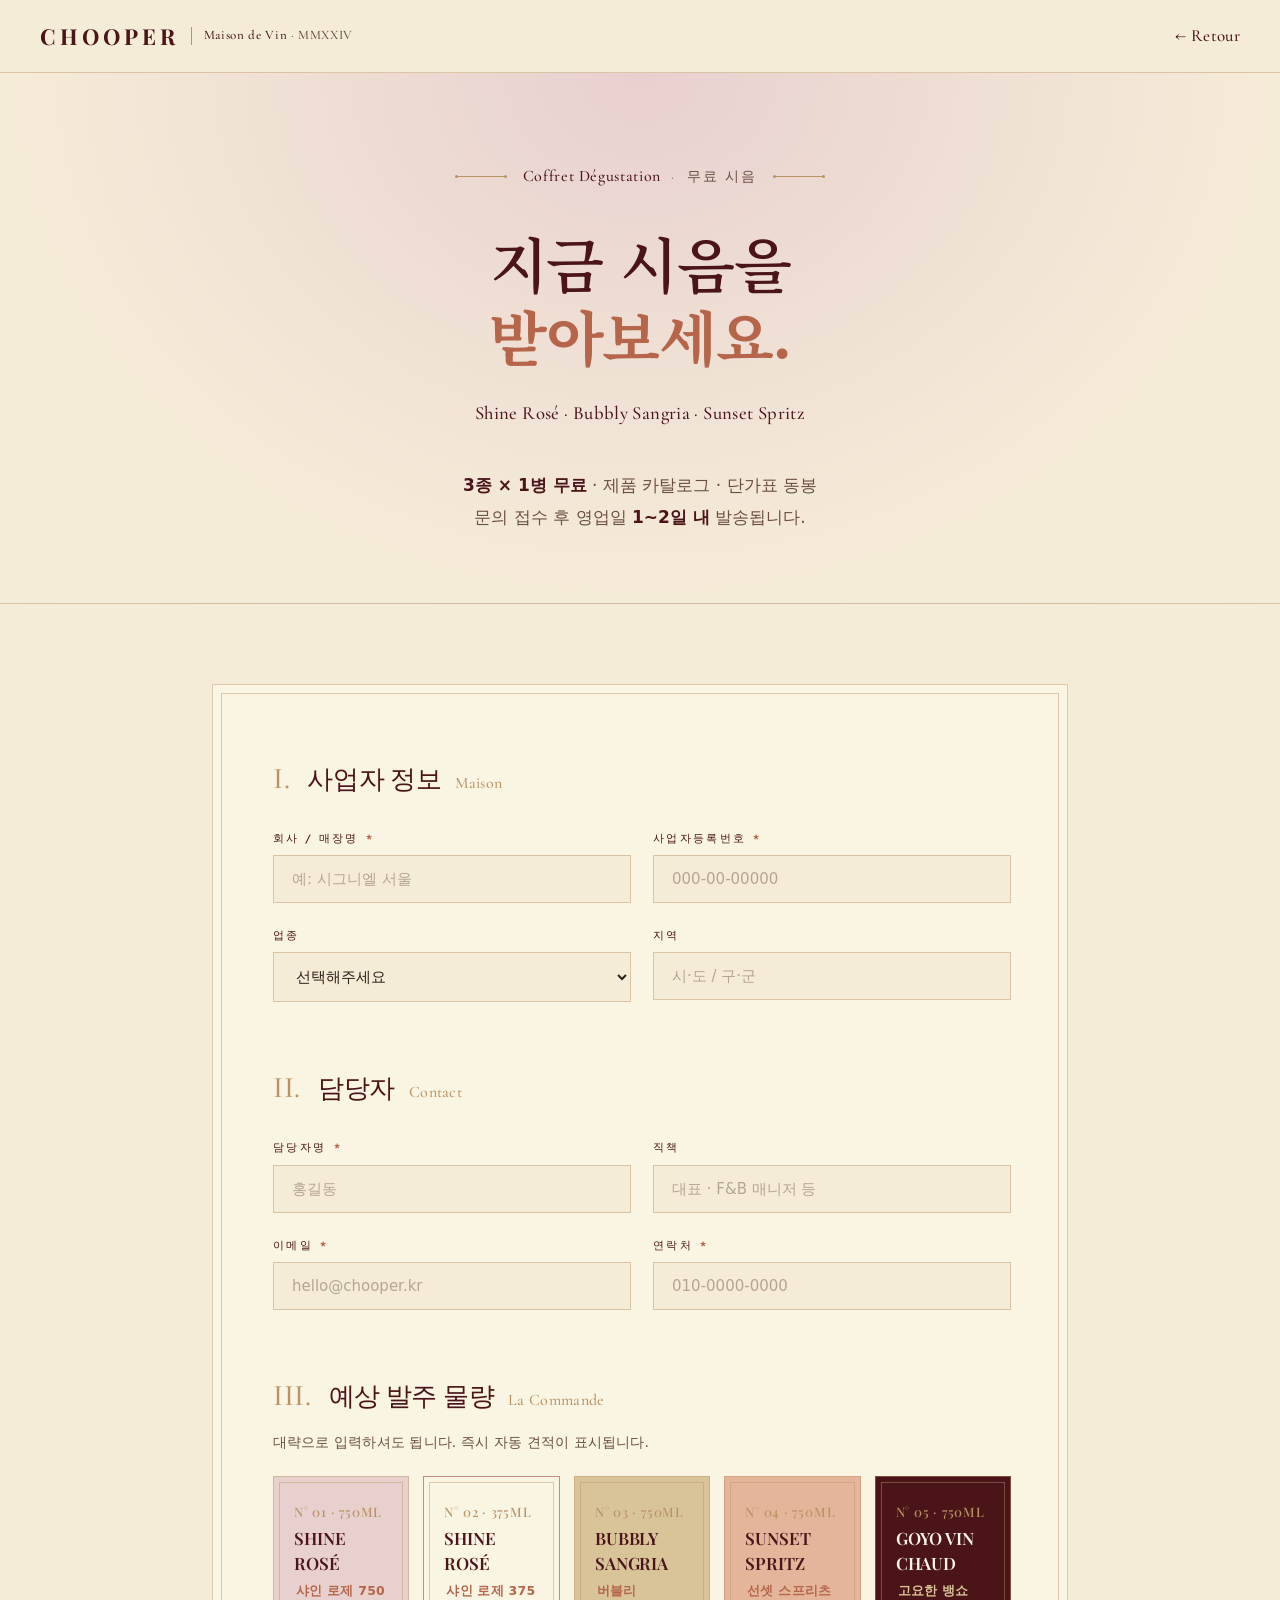
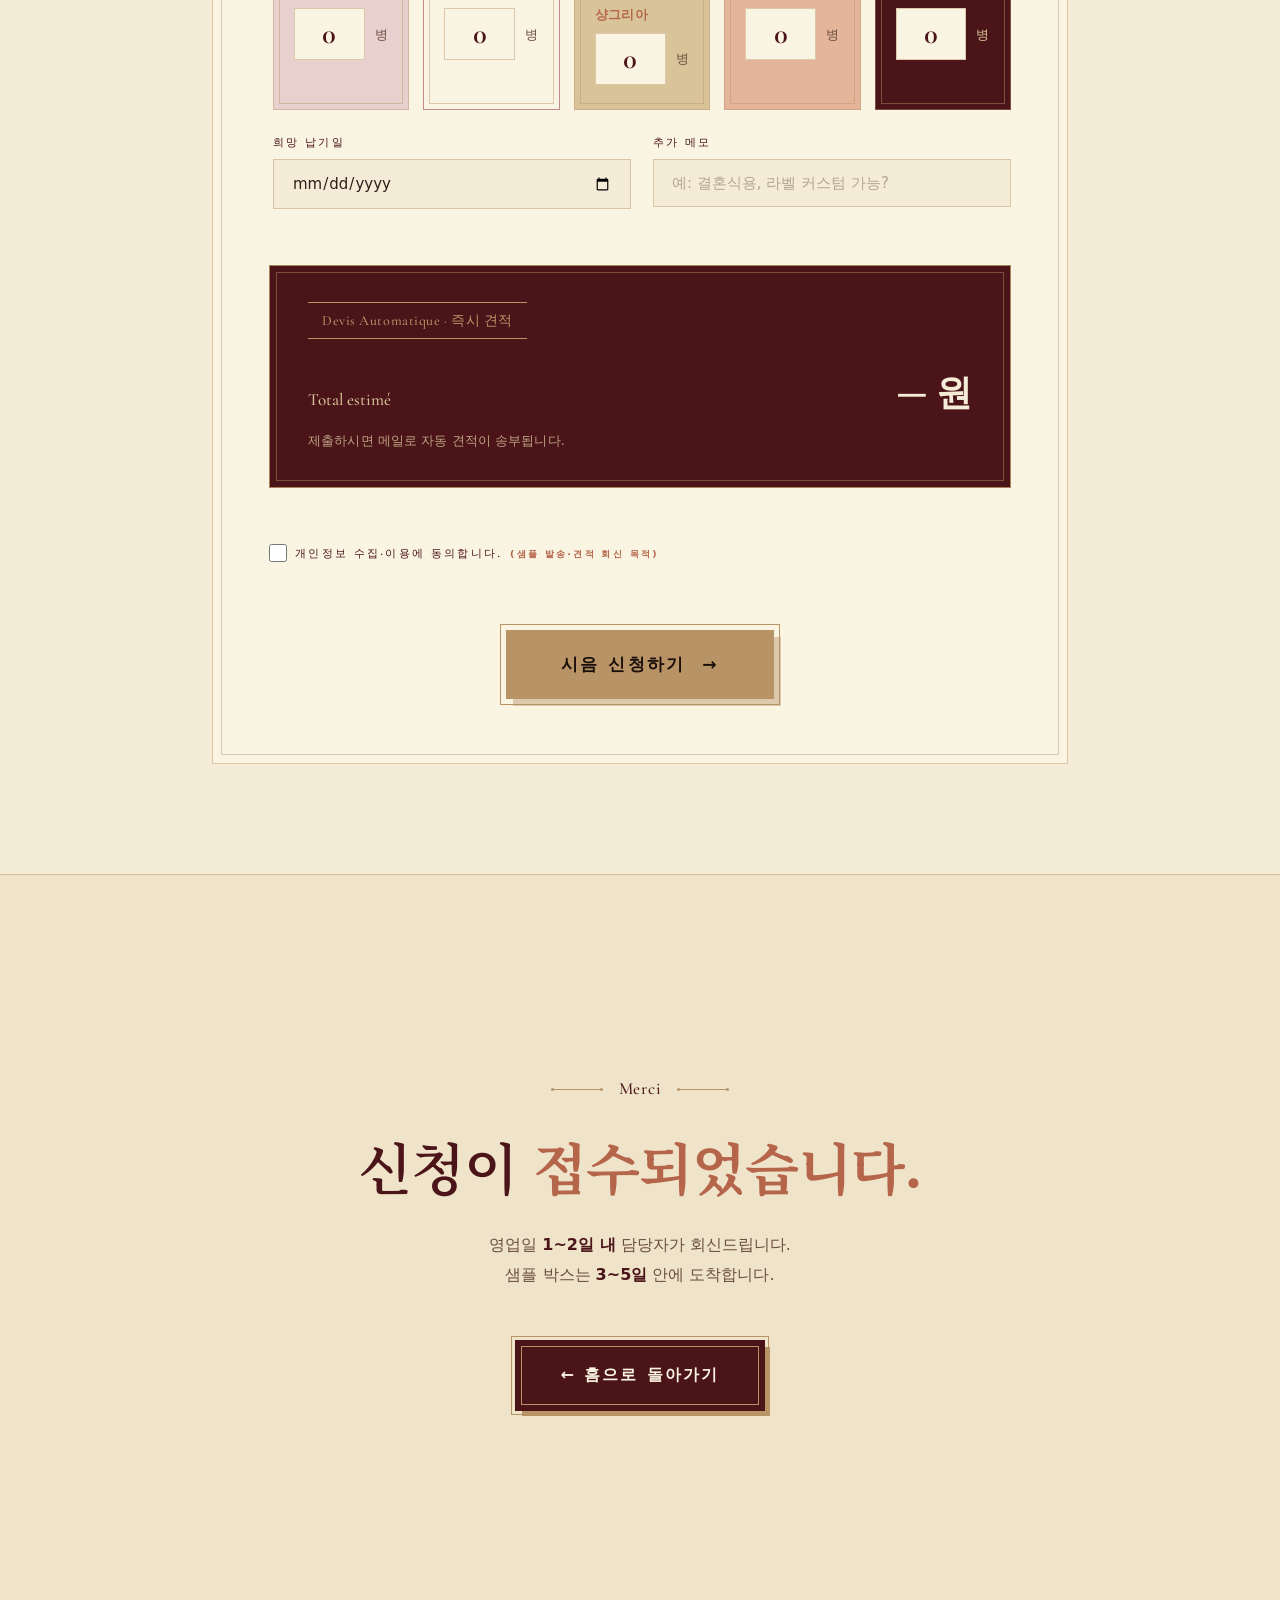
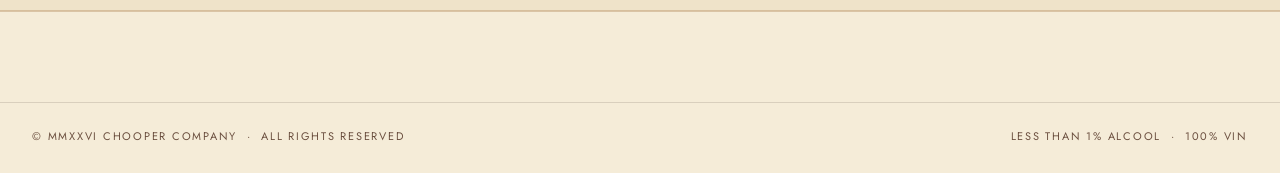
==== inquiry.html @ 7ef27fdf "feat: 5종 누끼 시각 사이즈 통일 + 1% 미만 워딩 + 시인성/버튼 강조 - 누끼 5장 모두 동일 시각 사이즈로 normalize (PNG별 scale 보정) - '0.0%" ====
<!DOCTYPE html>
<html lang="ko">
<head>
<meta charset="UTF-8" />
<meta name="viewport" content="width=device-width, initial-scale=1.0" />
<title>샘플 신청 · 츄퍼 맨정신 클럽 🍷</title>
<meta name="description" content="3종 × 1병 무료 샘플. 영업일 1~2일 내 발송." />
<link rel="preconnect" href="https://fonts.googleapis.com">
<link rel="preconnect" href="https://fonts.gstatic.com" crossorigin>
<link href="https://fonts.googleapis.com/css2?family=Playfair+Display:ital,wght@0,400;0,500;0,700;0,900;1,400;1,500;1,700&family=Cormorant+Garamond:ital,wght@0,400;0,500;1,400;1,500;1,600&family=Jost:wght@300;400;500;600&family=Pretendard:wght@300;400;500;600;700;900&family=Noto+Serif+KR:wght@400;500;600;700;900&display=swap" rel="stylesheet">
<link rel="stylesheet" href="styles.css">
<link rel="stylesheet" href="inquiry.css">
</head>
<body class="inq-body">

<!-- NAV -->
<header class="nav">
  <a href="index.html" class="brand">
    <span class="brand-name">CHOOPER</span>
    <span class="brand-divider"></span>
    <span class="brand-tag"><i>Maison de Vin</i> · MMXXIV</span>
  </a>
  <nav class="nav-links">
    <a href="index.html">← Retour</a>
  </nav>
</header>

<!-- HEADER -->
<section class="inq-hero">
  <div class="container">
    <div class="hero-presenting">
      <span class="gold-rule"></span>
      <span><i>Coffret Dégustation</i> &nbsp;·&nbsp; 무료 시음</span>
      <span class="gold-rule"></span>
    </div>
    <h1 class="hero-h1">
      지금 시음을<br>
      <em>받아보세요.</em>
    </h1>
    <p class="hero-sub">
      <i>Shine Rosé · Bubbly Sangria · Sunset Spritz</i><br>
      <b>3종 × 1병 무료</b> · 제품 카탈로그 · 단가표 동봉<br>
      문의 접수 후 영업일 <b>1~2일 내</b> 발송됩니다.
    </p>
  </div>
</section>

<!-- FORM -->
<section class="inq-form-wrap">
  <form class="inq-form" action="https://formsubmit.co/sweetyworld0404@gmail.com" method="POST">

    <!-- FormSubmit 메타 설정 -->
    <input type="hidden" name="_subject" value="[Maison Chooper] B2B 시음 신청">
    <input type="hidden" name="_template" value="table">
    <input type="hidden" name="_captcha" value="false">
    <input type="hidden" name="_next" value="https://localhost:3459/inquiry.html#thanks">
    <input type="hidden" name="_autoresponse" value="문의 감사합니다. Maison Chooper 담당자가 영업일 1~2일 내 회신드립니다. — CHOOPER COMPANY">

    <!-- 1. 사업자 정보 -->
    <div class="fset">
      <span class="fset-num">I.</span>
      <h3 class="fset-h">사업자 정보 <span class="fset-sub"><i>Maison</i></span></h3>

      <div class="frow">
        <label>
          <span>회사 / 매장명 <i>*</i></span>
          <input type="text" name="회사_매장명" placeholder="예: 시그니엘 서울" required />
        </label>
        <label>
          <span>사업자등록번호 <i>*</i></span>
          <input type="text" name="사업자등록번호" placeholder="000-00-00000" required />
        </label>
      </div>

      <div class="frow">
        <label>
          <span>업종</span>
          <select name="업종">
            <option>선택해주세요</option>
            <option>5성 호텔</option>
            <option>웨딩 / 컨벤션</option>
            <option>파인 다이닝</option>
            <option>산후 케어 · 산후조리원</option>
            <option>갤러리 · 전시</option>
            <option>백화점 / MD</option>
            <option>와인 바</option>
            <option>프리미엄 카페</option>
            <option>리조트 · 호스피탈리티</option>
            <option>기타</option>
          </select>
        </label>
        <label>
          <span>지역</span>
          <input type="text" name="지역" placeholder="시·도 / 구·군" />
        </label>
      </div>
    </div>

    <!-- 2. 담당자 -->
    <div class="fset">
      <span class="fset-num">II.</span>
      <h3 class="fset-h">담당자 <span class="fset-sub"><i>Contact</i></span></h3>

      <div class="frow">
        <label>
          <span>담당자명 <i>*</i></span>
          <input type="text" name="담당자명" placeholder="홍길동" required />
        </label>
        <label>
          <span>직책</span>
          <input type="text" name="직책" placeholder="대표 · F&B 매니저 등" />
        </label>
      </div>

      <div class="frow">
        <label>
          <span>이메일 <i>*</i></span>
          <input type="email" name="email" placeholder="hello@chooper.kr" required />
        </label>
        <label>
          <span>연락처 <i>*</i></span>
          <input type="tel" name="연락처" placeholder="010-0000-0000" required />
        </label>
      </div>
    </div>

    <!-- 3. 예상 수량 -->
    <div class="fset">
      <span class="fset-num">III.</span>
      <h3 class="fset-h">예상 발주 물량 <span class="fset-sub"><i>La Commande</i></span></h3>
      <p class="fset-help">대략으로 입력하셔도 됩니다. 즉시 자동 견적이 표시됩니다.</p>

      <div class="qty-grid">
        <label class="qty-cell qty-rose">
          <span class="qty-head">
            <span class="qty-num">N° 01 · 750ml</span>
            <span class="qty-name">Shine Rosé<br><i>샤인 로제 750</i></span>
          </span>
          <span class="qty-row">
            <input type="number" name="샤인로제_750ml_병" min="0" value="0" inputmode="numeric" data-price="18000" />
            <span class="qty-unit">병</span>
          </span>
        </label>
        <label class="qty-cell qty-rose-mini">
          <span class="qty-head">
            <span class="qty-num">N° 02 · 375ml</span>
            <span class="qty-name">Shine Rosé<br><i>샤인 로제 375</i></span>
          </span>
          <span class="qty-row">
            <input type="number" name="샤인로제_375ml_병" min="0" value="0" inputmode="numeric" data-price="11000" />
            <span class="qty-unit">병</span>
          </span>
        </label>
        <label class="qty-cell qty-bubbly">
          <span class="qty-head">
            <span class="qty-num">N° 03 · 750ml</span>
            <span class="qty-name">Bubbly Sangria<br><i>버블리 샹그리아</i></span>
          </span>
          <span class="qty-row">
            <input type="number" name="버블리샹그리아_병" min="0" value="0" inputmode="numeric" data-price="18000" />
            <span class="qty-unit">병</span>
          </span>
        </label>
        <label class="qty-cell qty-spritz">
          <span class="qty-head">
            <span class="qty-num">N° 04 · 750ml</span>
            <span class="qty-name">Sunset Spritz<br><i>선셋 스프리츠</i></span>
          </span>
          <span class="qty-row">
            <input type="number" name="선셋스프리츠_병" min="0" value="0" inputmode="numeric" data-price="18000" />
            <span class="qty-unit">병</span>
          </span>
        </label>
        <label class="qty-cell qty-mulled">
          <span class="qty-head">
            <span class="qty-num">N° 05 · 750ml</span>
            <span class="qty-name">Goyo Vin Chaud<br><i>고요한 뱅쇼</i></span>
          </span>
          <span class="qty-row">
            <input type="number" name="고요한뱅쇼_병" min="0" value="0" inputmode="numeric" data-price="19000" />
            <span class="qty-unit">병</span>
          </span>
        </label>
      </div>

      <div class="frow">
        <label>
          <span>희망 납기일</span>
          <input type="date" name="희망납기일" />
        </label>
        <label>
          <span>추가 메모</span>
          <input type="text" name="추가메모" placeholder="예: 결혼식용, 라벨 커스텀 가능?" />
        </label>
      </div>
    </div>

    <!-- 자동 견적 -->
    <div class="estimate">
      <span class="est-kicker"><i>Devis Automatique</i> · 즉시 견적</span>
      <div class="est-row">
        <span class="est-label">Total estimé</span>
        <span class="est-val">— 원</span>
      </div>
      <input type="hidden" name="자동견적_원" value="0">
      <p class="est-note">제출하시면 메일로 자동 견적이 송부됩니다.</p>
    </div>

    <!-- 동의 -->
    <label class="consent">
      <input type="checkbox" name="개인정보_동의" value="동의" required />
      <span>개인정보 수집·이용에 동의합니다. <i>(샘플 발송·견적 회신 목적)</i></span>
    </label>

    <!-- 제출 -->
    <button type="submit" class="btn-big inq-submit">
      시음 신청하기 &nbsp;→
    </button>

  </form>
</section>

<!-- THANKS -->
<section id="thanks" class="thanks">
  <div class="container thanks-inner">
    <div class="chapter-mark"><span class="gold-rule"></span><span><i>Merci</i></span><span class="gold-rule"></span></div>
    <h2 class="h2">
      신청이 <em>접수되었습니다.</em>
    </h2>
    <p class="hero-sub">
      영업일 <b>1~2일 내</b> 담당자가 회신드립니다.<br>
      샘플 박스는 <b>3~5일</b> 안에 도착합니다.
    </p>
    <a href="index.html" class="btn-primary">← 홈으로 돌아가기</a>
  </div>
</section>

<footer class="footer">
  <div class="foot-bottom">
    <span>© MMXXVI CHOOPER COMPANY &nbsp;·&nbsp; All Rights Reserved</span>
    <span>Less than 1% Alcool &nbsp;·&nbsp; 100% Vin</span>
  </div>
</footer>

<script>
  // 자동 견적 · 상품별 단가는 data-price 속성에서 읽음
  const qtyInputs = document.querySelectorAll('.qty-cell input[type="number"]');
  const out = document.querySelector('.est-val');
  const hiddenEst = document.querySelector('input[name="자동견적_원"]');
  function recalc() {
    let sum = 0;
    qtyInputs.forEach(i => {
      const qty = parseInt(i.value, 10) || 0;
      const price = parseInt(i.dataset.price, 10) || 18000;
      sum += qty * price;
    });
    const formatted = sum > 0 ? sum.toLocaleString('ko-KR') + ' 원' : '— 원';
    if (out) out.textContent = formatted;
    if (hiddenEst) hiddenEst.value = sum.toLocaleString('ko-KR') + ' 원';
  }
  qtyInputs.forEach(i => i.addEventListener('input', recalc));
</script>
</body>
</html>
---- styles.css ----
/* ═══════════════════════════════════════════════
   MAISON CHOOPER · Bordeaux × Marrakesh Luxury
   ═══════════════════════════════════════════════ */

:root {
  /* Palette — 깊은 와이너리 + 모로코 룸 */
  --noir:           #1A0F0A;     /* 짙은 에스프레소 */
  --bordeaux:       #4A1419;     /* 진한 보르도 와인 */
  --bordeaux-soft:  #6B2329;
  --champagne:      #B89366;     /* 와인 라벨 골드 */
  --champagne-soft: #D9C49A;
  --gold-leaf:      #A8845C;     /* 더 깊은 골드 */
  --ivory:          #F5ECD8;     /* 따뜻한 페이퍼 */
  --paper:          #FAF4E3;     /* 더 밝은 페이퍼 */
  --cream:          #EFE3C9;
  --terracotta:     #B5654A;     /* 모로코 테라코타 */
  --terracotta-soft:#E4B59A;
  --rose-poudre:    #C2898E;     /* 로즈 푸드레 */
  --rose-soft:      #E8D0CF;
  --sage:           #7B8767;     /* 머스컷 세이지 */
  --sage-soft:      #C9D0B5;
  --ink:            #2E1F18;
  --ink-soft:       #6B4F3F;
  --line:           rgba(46, 31, 24, .14);
  --line-gold:      rgba(184, 147, 102, .45);

  /* Fonts */
  --kr:        'Pretendard', 'Noto Sans KR', system-ui, sans-serif;
  --kr-serif:  'Noto Serif KR', 'Playfair Display', Georgia, serif;
  --display:   'Playfair Display', 'Cormorant Garamond', Georgia, serif;
  --italic:    'Cormorant Garamond', 'Playfair Display', Georgia, serif;
  --sans:      'Jost', system-ui, sans-serif;

  --ease: cubic-bezier(.4, 0, .2, 1);
}

/* ─── 모든 글씨 직립 · 절대 눕히지 않음 ─── */
i, em, cite, address, dfn, var { font-style: normal; }
.kr-up,
.q-author,
.qty-unit,
.qty-name,
.fset-help,
.est-note,
.thanks .hero-sub,
.foot-tag,
.consent {
  font-style: normal;
}

* { box-sizing: border-box; margin: 0; padding: 0; }

html { scroll-behavior: smooth; }

body {
  font-family: var(--kr);
  background: var(--ivory);
  color: var(--ink);
  line-height: 1.65;
  -webkit-font-smoothing: antialiased;
  overflow-x: hidden;
  /* 페이퍼 텍스처 + 미세한 골드 그레인 + 보르도 라이트 노이즈 */
  background-image:
    radial-gradient(ellipse 800px 600px at 20% 10%, rgba(244, 205, 181, .18) 0%, transparent 60%),
    radial-gradient(ellipse 700px 500px at 80% 70%, rgba(194, 137, 142, .12) 0%, transparent 65%),
    radial-gradient(rgba(74, 20, 25, .03) 1px, transparent 1px),
    radial-gradient(rgba(184, 147, 102, .035) 1px, transparent 1px);
  background-size: auto, auto, 28px 28px, 44px 44px;
  background-position: 0 0, 0 0, 0 0, 14px 22px;
  background-attachment: fixed, fixed, scroll, scroll;
}

a { color: inherit; text-decoration: none; }
img { display: block; max-width: 100%; }

.container { max-width: 1240px; margin: 0 auto; padding: 0 32px; }

/* Gold rule — 골드 헤어라인 장식 */
.gold-rule {
  display: inline-block;
  width: 48px;
  height: 1px;
  background: var(--champagne);
  vertical-align: middle;
  position: relative;
}
.gold-rule::before,
.gold-rule::after {
  content: '';
  position: absolute;
  top: -1px;
  width: 3px;
  height: 3px;
  border-radius: 50%;
  background: var(--champagne);
}
.gold-rule::before { left: -2px; }
.gold-rule::after { right: -2px; }
.gold-rule.light { background: var(--champagne-soft); }
.gold-rule.light::before,
.gold-rule.light::after { background: var(--champagne-soft); }

/* ─────────── NAV ─────────── */
.nav {
  position: sticky;
  top: 0;
  z-index: 100;
  display: flex;
  justify-content: space-between;
  align-items: center;
  padding: 18px 40px;
  background: rgba(245, 236, 216, .94);
  backdrop-filter: blur(14px);
  border-bottom: 1px solid var(--line-gold);
}

.brand {
  display: flex;
  align-items: center;
  gap: 12px;
}
.brand-name {
  font-family: var(--display);
  font-weight: 700;
  font-size: 22px;
  letter-spacing: 0.18em;
  color: var(--bordeaux);
}
.brand-divider {
  width: 1px;
  height: 18px;
  background: var(--champagne);
  display: inline-block;
}
.brand-tag {
  font-family: var(--italic);
  font-size: 13px;
  font-weight: 500;
  letter-spacing: 0.05em;
  color: var(--ink-soft);
}
.brand-tag i {
  font-style: normal;
  color: var(--bordeaux);
}

.nav-links {
  display: flex;
  align-items: center;
  gap: 30px;
  font-family: var(--italic);
  font-weight: 500;
  font-style: normal;
  font-size: 17px;
  color: var(--bordeaux);
  letter-spacing: 0.02em;
}
.nav-links a { position: relative; transition: color .2s; }
.nav-links a:not(.nav-cta):hover { color: var(--champagne); }
.nav-links a:not(.nav-cta)::after {
  content: '';
  position: absolute;
  left: 50%;
  bottom: -4px;
  width: 0;
  height: 1px;
  background: var(--champagne);
  transition: width .25s var(--ease), left .25s var(--ease);
}
.nav-links a:not(.nav-cta):hover::after { width: 100%; left: 0; }

.nav-cta {
  font-family: var(--kr);
  font-style: normal;
  background: var(--bordeaux);
  color: var(--paper) !important;
  padding: 10px 22px;
  border-radius: 0;
  border: 1px solid var(--bordeaux);
  font-weight: 500;
  font-size: 13px;
  letter-spacing: 0.12em;
  transition: background .2s var(--ease), color .2s var(--ease);
}
.nav-cta:hover {
  background: var(--champagne);
  color: var(--noir) !important;
  border-color: var(--champagne);
}
.nav-cta::after { display: none; }

/* ─────────── HERO ─────────── */
.hero {
  position: relative;
  padding: 80px 32px 110px;
  overflow: hidden;
  background: var(--ivory);
}

.hero-bg { position: absolute; inset: 0; z-index: 0; pointer-events: none; }
.blob {
  position: absolute;
  border-radius: 50%;
  filter: blur(100px);
  opacity: .35;
}
.blob-pink    { width: 540px; height: 540px; background: var(--rose-poudre);  top: -160px; right: -140px; }
.blob-olive   { width: 420px; height: 420px; background: var(--sage);         bottom: -140px; left: -80px; opacity: .25; }
.blob-mustard { width: 360px; height: 360px; background: var(--champagne);    top: 40%; left: 50%; transform: translateX(-50%); opacity: .22; }

.hero-inner {
  position: relative;
  z-index: 1;
  max-width: 980px;
  margin: 0 auto;
  text-align: center;
}

.hero-presenting {
  display: flex;
  justify-content: center;
  align-items: center;
  gap: 18px;
  font-family: var(--italic);
  font-style: normal;
  font-size: 14px;
  color: var(--ink-soft);
  letter-spacing: 0.16em;
  text-transform: uppercase;
  margin-bottom: 36px;
}
.hero-presenting i {
  font-style: normal;
  text-transform: none;
  letter-spacing: 0.04em;
  color: var(--bordeaux);
  font-size: 16px;
  font-weight: 500;
}

.hero-h1 {
  font-family: var(--kr-serif);
  font-size: clamp(30px, 3.8vw, 56px);
  font-weight: 600;
  line-height: 1.32;
  letter-spacing: -0.028em;
  margin-bottom: 28px;
  color: var(--bordeaux);
  word-break: keep-all;
  white-space: nowrap;
}
.hero-h1 em {
  font-family: var(--kr-serif);
  font-style: normal;
  font-weight: 700;
  color: var(--terracotta);
  letter-spacing: -0.024em;
}
.hero-h1 .kr-up { font-style: normal; }

@media (max-width: 1100px) {
  .hero-h1 { white-space: normal; font-size: clamp(28px, 4.6vw, 48px); }
}

.hero-sub {
  font-size: clamp(15px, 1.7vw, 18px);
  line-height: 1.85;
  font-weight: 400;
  max-width: 600px;
  margin: 0 auto 48px;
  color: var(--ink-soft);
}
.hero-sub i {
  font-family: var(--italic);
  font-style: normal;
  font-size: 1.22em;
  color: var(--bordeaux);
  font-weight: 500;
  letter-spacing: 0.02em;
  display: block;
  margin-bottom: 14px;
}
.hero-sub b { font-weight: 600; color: var(--bordeaux); }

.hero-cta {
  display: flex;
  flex-wrap: wrap;
  justify-content: center;
  gap: 14px;
  margin-bottom: 76px;
}

.btn-primary {
  position: relative;
  display: inline-flex;
  align-items: center;
  justify-content: center;
  background: var(--bordeaux);
  color: var(--paper);
  font-family: var(--kr);
  font-weight: 700;
  font-size: 16px;
  letter-spacing: 0.14em;
  padding: 20px 44px;
  border-radius: 0;
  border: 1px solid var(--bordeaux);
  box-shadow:
    0 0 0 1px var(--bordeaux),
    inset 0 0 0 4px var(--bordeaux),
    inset 0 0 0 5px var(--champagne),
    6px 6px 0 var(--champagne),
    0 0 0 0 rgba(184, 147, 102, .55);
  outline: 1px solid var(--champagne);
  outline-offset: 4px;
  transition: background .25s var(--ease), color .25s var(--ease), transform .2s var(--ease), box-shadow .2s var(--ease);
  cursor: pointer;
  animation: btn-pulse 2.6s ease-in-out infinite;
}
@keyframes btn-pulse {
  0%, 100% {
    box-shadow:
      0 0 0 1px var(--bordeaux),
      inset 0 0 0 4px var(--bordeaux),
      inset 0 0 0 5px var(--champagne),
      6px 6px 0 var(--champagne),
      0 0 0 0 rgba(184, 147, 102, .55);
  }
  50% {
    box-shadow:
      0 0 0 1px var(--bordeaux),
      inset 0 0 0 4px var(--bordeaux),
      inset 0 0 0 5px var(--champagne),
      6px 6px 0 var(--champagne),
      0 0 0 14px rgba(184, 147, 102, 0);
  }
}
.btn-primary:hover { animation: none; }
.btn-primary:hover {
  background: var(--noir);
  color: var(--champagne);
  border-color: var(--noir);
  transform: translate(-3px, -3px);
  box-shadow:
    0 0 0 1px var(--noir),
    inset 0 0 0 4px var(--noir),
    inset 0 0 0 5px var(--champagne),
    9px 9px 0 var(--champagne);
}
.btn-primary:active {
  transform: translate(2px, 2px);
  box-shadow:
    0 0 0 1px var(--bordeaux),
    inset 0 0 0 4px var(--bordeaux),
    inset 0 0 0 5px var(--champagne),
    2px 2px 0 var(--champagne);
}

.btn-ghost {
  position: relative;
  display: inline-flex;
  align-items: center;
  justify-content: center;
  background: transparent;
  color: var(--bordeaux);
  font-family: var(--kr);
  font-weight: 500;
  font-size: 14.5px;
  letter-spacing: 0.12em;
  padding: 19px 32px;
  border-radius: 0;
  border: 1px solid var(--champagne);
  outline: 1px solid var(--champagne);
  outline-offset: 3px;
  transition: background .25s, color .25s, border-color .25s, transform .2s;
  cursor: pointer;
}
.btn-ghost:hover {
  background: var(--champagne);
  color: var(--noir);
  border-color: var(--champagne);
  transform: translate(-2px, -2px);
}
.btn-ghost:active { transform: translate(1px, 1px); }

.hero-tickers {
  display: grid;
  grid-template-columns: repeat(4, 1fr);
  gap: 0;
  max-width: 780px;
  margin: 0 auto;
  background: transparent;
  border-top: 1px solid var(--line-gold);
  border-bottom: 1px solid var(--line-gold);
  padding: 0;
}
.tk {
  display: flex;
  flex-direction: column;
  align-items: center;
  justify-content: center;
  gap: 8px;
  padding: 28px 12px;
  border-right: 1px solid var(--line-gold);
}
.tk:last-child { border-right: none; }
.tk b {
  font-family: var(--display);
  font-size: 44px;
  font-weight: 500;
  line-height: 1;
  letter-spacing: -0.01em;
  color: var(--bordeaux);
}
.tk b i {
  font-family: var(--italic);
  font-style: normal;
  color: var(--champagne);
  font-size: 28px;
  font-weight: 400;
}
.tk span {
  font-family: var(--sans);
  font-size: 10px;
  font-weight: 500;
  color: var(--ink-soft);
  letter-spacing: 0.22em;
  text-transform: uppercase;
}

/* ─────────── MARQUEE ─────────── */
.marquee {
  background: var(--bordeaux);
  color: var(--ivory);
  padding: 20px 0;
  overflow: hidden;
  border-top: 1px solid var(--gold-leaf);
  border-bottom: 1px solid var(--gold-leaf);
  position: relative;
}
.marquee::before,
.marquee::after {
  content: '';
  position: absolute;
  left: 0; right: 0;
  height: 1px;
  background: var(--champagne);
  opacity: .35;
}
.marquee::before { top: 4px; }
.marquee::after { bottom: 4px; }
.m-track {
  display: flex;
  gap: 50px;
  white-space: nowrap;
  font-family: var(--italic);
  font-weight: 500;
  font-style: normal;
  font-size: 19px;
  letter-spacing: 0.04em;
  color: var(--champagne-soft);
  animation: scroll 42s linear infinite;
}
.m-track span { flex-shrink: 0; }
.m-track .m-dot { color: var(--champagne); font-style: normal; }
.m-track i { font-style: normal; color: var(--ivory); }
@keyframes scroll { to { transform: translateX(-50%); } }

/* ─────────── SECTION COMMON ─────────── */
section { padding: 120px 0; }

.chapter-mark {
  display: flex;
  justify-content: center;
  align-items: center;
  gap: 18px;
  font-family: var(--italic);
  font-size: 14px;
  color: var(--ink-soft);
  letter-spacing: 0.18em;
  text-transform: uppercase;
  margin-bottom: 28px;
  font-weight: 500;
}
.chapter-mark i {
  font-style: normal;
  letter-spacing: 0.04em;
  text-transform: none;
  color: var(--bordeaux);
  font-size: 17px;
}
.chapter-mark.light { color: var(--champagne-soft); }
.chapter-mark.light i { color: var(--champagne); }

.h2 {
  font-family: var(--kr-serif);
  font-size: clamp(32px, 4.6vw, 56px);
  font-weight: 600;
  line-height: 1.26;
  letter-spacing: -0.022em;
  color: var(--bordeaux);
  margin-bottom: 28px;
  text-align: center;
}
.h2 em {
  font-family: var(--kr-serif);
  font-style: normal;
  font-weight: 700;
  color: var(--terracotta);
  letter-spacing: -0.018em;
}

.lede {
  font-family: var(--kr);
  font-size: clamp(15px, 1.55vw, 17px);
  font-weight: 400;
  color: var(--ink-soft);
  line-height: 1.85;
  margin: 0 auto 64px;
  max-width: 620px;
  text-align: center;
}
.lede i {
  font-family: var(--kr-serif);
  font-style: normal;
  font-size: 1.05em;
  font-weight: 500;
  color: var(--bordeaux);
  letter-spacing: -0.01em;
}
.lede.light { color: var(--champagne-soft); }
.lede.light i { color: var(--paper); }

/* ─────────── WHY ─────────── */
.why { background: var(--ivory); text-align: center; }

.why-grid {
  display: grid;
  grid-template-columns: repeat(2, 1fr);
  gap: 28px;
  margin-top: 60px;
  text-align: left;
}

.card {
  padding: 48px 40px 40px;
  border: 1px solid var(--line-gold);
  border-radius: 0;
  position: relative;
  transition: border-color .3s, transform .3s var(--ease);
  display: flex;
  flex-direction: column;
  gap: 16px;
  background: var(--paper);
}
.card::before {
  content: '';
  position: absolute;
  inset: 6px;
  border: 1px solid var(--line-gold);
  pointer-events: none;
  transition: border-color .3s;
}
.card:hover {
  border-color: var(--champagne);
  transform: translateY(-6px) rotate(-.4deg);
  box-shadow: 0 12px 28px rgba(74, 20, 25, .14), 0 0 0 1px rgba(184, 147, 102, .25);
}
.card:hover::before { border-color: var(--champagne); }
.card-pink    { background: var(--rose-soft); }
.card-olive   { background: var(--sage-soft); }
.card-mustard { background: var(--champagne-soft); }
.card-cream   { background: var(--paper); }

.card-num {
  font-family: var(--italic);
  font-style: normal;
  font-size: 36px;
  font-weight: 500;
  color: var(--bordeaux);
  line-height: 1;
}
.card h3 {
  font-family: var(--display);
  font-size: 26px;
  font-weight: 500;
  letter-spacing: -0.008em;
  color: var(--bordeaux);
}
.card p {
  font-size: 15px;
  line-height: 1.78;
  color: var(--ink);
  font-weight: 400;
}
.card-tag {
  position: absolute;
  top: 22px;
  right: 22px;
  background: transparent;
  color: var(--bordeaux);
  font-family: var(--sans);
  font-weight: 500;
  font-size: 10px;
  letter-spacing: 0.2em;
  padding: 4px 0;
  text-transform: uppercase;
  border-top: 1px solid var(--champagne);
  border-bottom: 1px solid var(--champagne);
  padding-left: 8px;
  padding-right: 8px;
}

/* 기술 다이어그램 — 다단환류 증류법 SVG */
.tech-diagram {
  display: block;
  width: 100%;
  max-width: 240px;
  height: auto;
  margin: 12px auto 18px;
  color: var(--bordeaux);
  opacity: .92;
}
.card-tech .card-num { color: var(--bordeaux); }

/* ─────────── AWARDS ─────────── */
.awards {
  background: var(--paper);
  border-top: 1px solid var(--line-gold);
  border-bottom: 1px solid var(--line-gold);
  text-align: center;
}
.medals {
  display: grid;
  grid-template-columns: repeat(5, 1fr);
  gap: 18px;
  margin-top: 60px;
}
.medal {
  padding: 38px 20px 32px;
  border: 1px solid var(--line-gold);
  border-radius: 0;
  display: flex;
  flex-direction: column;
  align-items: center;
  text-align: center;
  gap: 16px;
  transition: transform .3s var(--ease), border-color .3s;
  position: relative;
  background: var(--ivory);
}
.medal::before {
  content: '';
  position: absolute;
  inset: 5px;
  border: 1px solid var(--line-gold);
  pointer-events: none;
}
.medal::after {
  content: '';
  position: absolute;
  inset: -1px;
  border-radius: inherit;
  background: linear-gradient(135deg, transparent 0%, rgba(184,147,102,.35) 50%, transparent 100%);
  opacity: 0;
  transition: opacity .4s var(--ease);
  pointer-events: none;
  z-index: 1;
}
.medal:hover { transform: translateY(-8px) rotate(-1deg); border-color: var(--champagne); box-shadow: 0 10px 24px rgba(74, 20, 25, .15); }
.medal:hover::after { opacity: 1; }

/* Sparkle 장식 — 상단 가운데 반짝이는 별 */
.m-sparkle {
  position: absolute;
  top: 14px;
  left: 50%;
  transform: translateX(-50%);
  color: var(--champagne);
  font-size: 14px;
  z-index: 2;
  animation: sparkle 3s ease-in-out infinite;
}
@keyframes sparkle {
  0%, 100% { opacity: .5; transform: translateX(-50%) scale(0.9) rotate(0deg); }
  50%      { opacity: 1;  transform: translateX(-50%) scale(1.15) rotate(15deg); }
}

/* 실제 수상 로고 이미지 — 마크 우상단 오버레이 */
.medal-with-logo .m-logo {
  position: absolute;
  top: 12px;
  right: 12px;
  width: 56px;
  height: 56px;
  object-fit: contain;
  z-index: 2;
  filter: drop-shadow(0 2px 4px rgba(0, 0, 0, .15));
  transition: transform .4s var(--ease);
}
.medal-with-logo:hover .m-logo { transform: scale(1.15) rotate(-6deg); }
.medal-with-logo .m-yr { margin-top: 6px; }

/* SVG 빈티지 메달 마크 — 로고 없는 카드용 */
.m-wreath {
  position: absolute;
  top: 10px;
  right: 10px;
  width: 64px;
  height: 64px;
  color: var(--bordeaux);
  opacity: .8;
  z-index: 2;
  transition: transform .5s var(--ease), opacity .3s;
}
.medal:hover .m-wreath { transform: rotate(-8deg) scale(1.12); opacity: 1; }

.medal-1 { background: var(--champagne-soft); }
.medal-2 { background: var(--cream); }
.medal-3 { background: var(--sage-soft); }
.medal-4 { background: var(--rose-soft); }
.medal-5 { background: var(--terracotta-soft); }

.m-yr {
  font-family: var(--display);
  font-style: normal;
  font-weight: 600;
  font-size: 13px;
  letter-spacing: 0.18em;
  color: var(--bordeaux);
  margin-top: 18px;
}
.m-rank {
  font-family: var(--display);
  font-weight: 700;
  font-size: 22px;
  letter-spacing: 0.04em;
  color: var(--bordeaux);
  text-transform: uppercase;
}
.m-rank i {
  font-family: var(--italic);
  font-style: normal;
  font-weight: 500;
  color: var(--terracotta);
  text-transform: none;
  font-size: 1.1em;
}
.m-name {
  font-family: var(--italic);
  font-style: normal;
  font-size: 14px;
  font-weight: 600;
  color: var(--bordeaux);
  line-height: 1.4;
  padding: 0 8px;
  opacity: .85;
}

/* ─────────── PRODUCTS ─────────── */
.products { background: var(--ivory); text-align: center; }

.prod-grid {
  display: grid;
  grid-template-columns: repeat(5, 1fr);
  gap: 18px;
  margin-top: 60px;
  text-align: left;
}
@media (max-width: 1200px) {
  .prod-grid { grid-template-columns: repeat(3, 1fr); gap: 22px; }
}
.prod {
  border: 1px solid var(--line-gold);
  border-radius: 0;
  overflow: hidden;
  display: flex;
  flex-direction: column;
  background: var(--paper);
  transition: transform .3s var(--ease), border-color .3s;
  position: relative;
}
.prod::before {
  content: '';
  position: absolute;
  inset: 6px;
  border: 1px solid var(--line-gold);
  pointer-events: none;
  z-index: 3;
  transition: border-color .3s;
}
.prod:hover {
  transform: translateY(-10px);
  border-color: var(--champagne);
  box-shadow: 0 16px 36px rgba(74, 20, 25, .18), 0 0 0 2px rgba(184, 147, 102, .3);
}
.prod:hover::before { border-color: var(--champagne); }
.prod::after {
  content: '';
  position: absolute;
  inset: 0;
  background: linear-gradient(135deg, transparent 0%, rgba(184,147,102,.0) 40%, rgba(184,147,102,.18) 100%);
  pointer-events: none;
  opacity: 0;
  transition: opacity .5s var(--ease);
  z-index: 4;
}
.prod:hover::after { opacity: 1; }

.prod-rose .prod-art      { background: linear-gradient(165deg, var(--rose-poudre) 0%, var(--rose-soft) 100%); }
.prod-rose-mini .prod-art { background: linear-gradient(165deg, var(--rose-soft) 0%, var(--paper) 100%); }
.prod-bubbly .prod-art    { background: linear-gradient(165deg, var(--champagne) 0%, var(--terracotta-soft) 100%); }
.prod-spritz .prod-art    { background: linear-gradient(165deg, var(--terracotta) 0%, var(--champagne-soft) 100%); }
.prod-mulled .prod-art    { background: linear-gradient(165deg, var(--bordeaux) 0%, var(--terracotta) 100%); }

/* 볼륨 라벨 */
.prod-vol {
  position: absolute;
  top: 20px;
  right: 22px;
  font-family: var(--sans);
  font-weight: 500;
  font-size: 11px;
  letter-spacing: 0.18em;
  text-transform: uppercase;
  color: var(--paper);
  padding: 4px 10px;
  border: 1px solid var(--paper);
  z-index: 2;
  background: rgba(74, 20, 25, .35);
  backdrop-filter: blur(2px);
}
.vol-mark {
  font-family: var(--display);
  font-size: 0.65em;
  color: var(--champagne);
  letter-spacing: 0.02em;
  margin-left: 6px;
  vertical-align: super;
}
.prod-bottle.mini { transform: scale(0.7); transform-origin: center bottom; }

/* 누끼 보틀 이미지 — 5장 모두 동일한 시각 사이즈로 정규화 */
.prod-art {
  position: relative;
}
.prod-bottle-img {
  position: absolute;
  z-index: 1;
  top: 50%;
  left: 50%;
  height: 82%;
  width: auto;
  max-width: 80%;
  object-fit: contain;
  display: block;
  filter:
    drop-shadow(4px 8px 12px rgba(26, 15, 10, .35))
    drop-shadow(0 2px 4px rgba(26, 15, 10, .25));
  transition: transform .6s var(--ease);
  /* 기본 transform — 각 PNG별로 아래에서 scale 보정 */
  transform: translate(-50%, -50%);
}
/* PNG별 시각 사이즈 보정 — 안에 든 병 비율이 다르므로 scale로 정규화 */
.prod-rose .prod-bottle-img,
.prod-rose-mini .prod-bottle-img,
.prod-large .prod-bottle-img {
  transform: translate(-50%, -50%) scale(1.0);
  height: 86%;
  max-width: 60%;
}
.prod-bubbly .prod-bottle-img {
  transform: translate(-50%, -50%) scale(2.5);  /* 정사각 PNG 안 작은 병 → 시각적으로 확대 */
  height: 86%;
}
.prod-spritz .prod-bottle-img {
  transform: translate(-50%, -50%) scale(2.4);  /* 정사각 PNG */
  height: 86%;
}
.prod-mulled .prod-bottle-img {
  transform: translate(-50%, -50%) scale(1.2);   /* 세로 PNG, 안 병 크지만 더 키움 */
  height: 86%;
}
/* 호버 효과 — 모든 카드 동일하게 살짝 위로 떠오름 */
.prod:hover .prod-bottle-img { transform: translate(-50%, -54%) scale(1.0); }
.prod-bubbly:hover .prod-bottle-img { transform: translate(-50%, -54%) scale(2.6); }
.prod-spritz:hover .prod-bottle-img { transform: translate(-50%, -54%) scale(2.5); }
.prod-mulled:hover .prod-bottle-img { transform: translate(-50%, -54%) scale(1.25); }
.prod-bottle-img.mini { /* Petite도 동일 사이즈 — 라벨로만 구분 */ }

.prod-art {
  aspect-ratio: 3 / 4.2;       /* 더 길게 — 음료 사이즈 큼 */
  position: relative;
  display: flex;
  justify-content: center;
  align-items: flex-end;
  padding-bottom: 24px;
  border-bottom: 1px solid var(--line-gold);
  overflow: hidden;
}
.prod-art::after {
  content: '';
  position: absolute;
  inset: 0;
  background: radial-gradient(ellipse 80% 50% at 50% 90%, rgba(0,0,0,.2) 0%, transparent 70%);
  pointer-events: none;
  z-index: 0;
}

/* 와인 병 실루엣 */
.prod-bottle {
  display: block;
  width: 64px;
  height: 200px;
  background:
    /* 캡슐 */
    linear-gradient(180deg, var(--bordeaux) 0 22px, transparent 22px),
    /* 라벨 */
    linear-gradient(180deg, transparent 84px, var(--ivory) 84px, var(--ivory) 138px, transparent 138px),
    /* 병 몸체 */
    linear-gradient(180deg,
      transparent 0,
      transparent 4px,
      rgba(74, 20, 25, .9) 4px,
      rgba(74, 20, 25, .9) 100%);
  -webkit-mask-image:
    radial-gradient(circle at 50% 4px, #000 6px, transparent 6.5px),
    linear-gradient(180deg,
      transparent 0, transparent 4px,
      #000 4px, #000 22px,
      transparent 22px, transparent 30px,
      #000 30px, #000 56px,
      #000 56px),
    /* 어깨 ~ 본체 */
    radial-gradient(ellipse 32px 28px at 50% 70px, #000 99%, transparent 100%),
    linear-gradient(180deg,
      transparent 0, transparent 70px,
      #000 70px, #000 200px);
  -webkit-mask-composite: source-over;
          mask-composite: add;
  position: relative;
  filter: drop-shadow(2px 6px 8px rgba(26, 15, 10, .35));
}
/* 단순화한 병 — pseudo로 처리 */
.prod-bottle {
  width: 60px;
  height: 190px;
  background: transparent;
  -webkit-mask-image: none;
          mask-image: none;
  position: relative;
}
.prod-bottle::before {
  content: '';
  position: absolute;
  left: 50%;
  top: 0;
  transform: translateX(-50%);
  width: 18px;
  height: 56px;
  background: var(--noir);
  border-radius: 4px 4px 0 0;
}
.prod-bottle::after {
  content: '';
  position: absolute;
  left: 50%;
  top: 44px;
  transform: translateX(-50%);
  width: 60px;
  height: 146px;
  background: linear-gradient(180deg, var(--noir) 0%, var(--bordeaux) 100%);
  border-radius: 30px 30px 12px 12px / 80px 80px 12px 12px;
  box-shadow:
    inset 4px 0 8px rgba(255, 255, 255, .08),
    inset -8px 0 12px rgba(0, 0, 0, .25);
}

.prod-num {
  position: absolute;
  top: 20px;
  left: 22px;
  font-family: var(--display);
  font-style: normal;
  font-weight: 500;
  font-size: 16px;
  letter-spacing: 0.06em;
  color: var(--paper);
  padding: 4px 0;
  border-top: 1px solid var(--paper);
  border-bottom: 1px solid var(--paper);
  padding-left: 10px;
  padding-right: 10px;
  z-index: 2;
}

.prod-body {
  padding: 32px 30px 30px;
  background: var(--paper);
  flex-grow: 1;
  display: flex;
  flex-direction: column;
  gap: 8px;
}
.prod-line {
  font-family: var(--italic);
  font-style: normal;
  font-size: 14px;
  font-weight: 500;
  color: var(--champagne);
  letter-spacing: 0.04em;
}
.prod h3 {
  font-family: var(--display);
  font-size: 26px;
  font-weight: 600;
  letter-spacing: -0.005em;
  color: var(--bordeaux);
  line-height: 1.18;
  min-height: calc(1.18em * 2);     /* 2줄 만큼 공간 확보 → 1단어/2단어 카드 baseline 통일 */
  display: flex;
  align-items: flex-end;
  margin-bottom: 2px;
}
.prod-kr {
  font-family: var(--kr);
  font-size: 13.5px;
  font-weight: 500;
  color: var(--ink-soft);
  letter-spacing: 0.04em;
  margin-bottom: 14px;
  min-height: 1.2em;
}
.prod p {
  font-size: 14px;
  line-height: 1.78;
  flex-grow: 1;
  color: var(--ink);
  font-weight: 400;
  min-height: calc(1.78em * 4);   /* 4줄 확보 → description 짧아도 일정 높이 유지 */
}
.prod-tag {
  display: inline-block;
  align-self: flex-start;
  background: transparent;
  color: var(--bordeaux);
  font-family: var(--sans);
  font-weight: 500;
  font-size: 10px;
  letter-spacing: 0.2em;
  padding: 5px 10px;
  text-transform: uppercase;
  border-top: 1px solid var(--champagne);
  border-bottom: 1px solid var(--champagne);
  margin-top: 12px;
}

/* ─────────── USE ─────────── */
.use {
  background: var(--bordeaux);
  color: var(--ivory);
  border-top: 1px solid var(--gold-leaf);
  border-bottom: 1px solid var(--gold-leaf);
  text-align: center;
  position: relative;
}
.use::before, .use::after {
  content: '';
  position: absolute; left: 0; right: 0;
  height: 1px;
  background: var(--champagne);
  opacity: .35;
}
.use::before { top: 6px; }
.use::after  { bottom: 6px; }
.use .h2 { color: var(--ivory); }
.use .h2 em { color: var(--champagne); }

.use-grid {
  display: grid;
  grid-template-columns: repeat(4, 1fr);
  gap: 18px;
  margin-top: 60px;
}
.use-cell {
  background: var(--bordeaux);
  color: var(--ivory);
  border: 1px solid var(--line-gold);
  border-radius: 0;
  padding: 0 0 22px;
  margin: 0;
  display: flex;
  flex-direction: column;
  align-items: center;
  text-align: center;
  gap: 6px;
  transition: border-color .3s, transform .3s var(--ease);
  position: relative;
  overflow: hidden;
}
.use-cell::before {
  content: '';
  position: absolute;
  inset: 5px;
  border: 1px solid var(--line-gold);
  pointer-events: none;
  transition: border-color .3s;
  z-index: 3;
}
.use-cell:hover {
  border-color: var(--champagne);
  transform: translateY(-6px) rotate(-.6deg);
  box-shadow: 0 14px 28px rgba(26, 15, 10, .35), 0 0 0 2px rgba(184, 147, 102, .35);
}
.use-cell:hover::before { border-color: var(--champagne); }
.use-cell:hover .use-photo img { transform: scale(1.12); filter: contrast(1.18) saturate(1.15) brightness(1.04) sepia(0.02); }
.use-cell:hover .use-title { color: var(--champagne); }

.use-photo {
  position: relative;
  width: 100%;
  height: 180px;
  overflow: hidden;
  margin-bottom: 18px;
}
.use-photo img {
  width: 100%;
  height: 100%;
  object-fit: cover;
  display: block;
  /* 시즐컷 보정 · 콘트라스트 + 채도 살림 */
  filter: contrast(1.12) saturate(1.05) brightness(0.94) sepia(0.04);
  transition: transform .7s var(--ease);
}
.use-photo::after {
  content: '';
  position: absolute;
  inset: 0;
  background: linear-gradient(180deg, rgba(74, 20, 25, 0) 50%, rgba(74, 20, 25, .55) 100%);
  pointer-events: none;
}

.use-num {
  font-family: var(--italic);
  font-style: normal;
  font-size: 22px;
  font-weight: 500;
  color: var(--champagne);
  letter-spacing: 0.02em;
}
.use-title {
  font-family: var(--display);
  font-size: 18px;
  font-weight: 600;
  color: var(--paper);
  letter-spacing: 0.01em;
}
.use-sub {
  font-family: var(--italic);
  font-style: normal;
  font-size: 13px;
  color: var(--champagne-soft);
  font-weight: 500;
  letter-spacing: 0.04em;
}

/* ─────────── QUOTE ─────────── */
.quote {
  background: var(--cream);
  border-bottom: 1px solid var(--line-gold);
}
.quote-inner {
  text-align: center;
  position: relative;
  padding: 0 32px;
}
.q-frame {
  max-width: 800px;
  margin: 0 auto;
  padding: 70px 50px 56px;
  border: 1px solid var(--line-gold);
  background: var(--paper);
  position: relative;
}
.q-frame::before {
  content: '';
  position: absolute;
  inset: 8px;
  border: 1px solid var(--line-gold);
  pointer-events: none;
}
.q-mark {
  font-family: var(--display);
  font-style: normal;
  font-size: 140px;
  font-weight: 500;
  line-height: .5;
  color: var(--champagne);
  display: block;
  margin-bottom: 24px;
}
.q-text {
  font-family: var(--kr-serif);
  font-size: clamp(19px, 2.2vw, 28px);
  font-weight: 500;
  line-height: 1.7;
  margin-bottom: 26px;
  color: var(--bordeaux);
  letter-spacing: -0.012em;
}
.q-text em {
  font-family: var(--kr-serif);
  font-style: normal;
  font-weight: 700;
  color: var(--terracotta);
  font-size: 1.08em;
  letter-spacing: -0.014em;
}
.q-author {
  font-family: var(--kr);
  font-style: normal;
  font-size: 13px;
  font-weight: 500;
  color: var(--ink-soft);
  letter-spacing: 0.2em;
  text-transform: uppercase;
  display: inline-flex;
  align-items: center;
  gap: 12px;
}
.q-author .ornament { color: var(--champagne); font-size: 11px; }

/* ─────────── CTA ─────────── */
.cta {
  background: var(--bordeaux);
  color: var(--ivory);
  text-align: center;
  position: relative;
}
.cta::before, .cta::after {
  content: '';
  position: absolute; left: 0; right: 0;
  height: 1px;
  background: var(--champagne);
  opacity: .35;
}
.cta::before { top: 8px; }
.cta::after  { bottom: 8px; }
.cta-inner { max-width: 800px; margin: 0 auto; padding: 0 32px; }
.cta-marquee {
  display: flex;
  align-items: center;
  justify-content: center;
  gap: 20px;
  font-family: var(--italic);
  font-style: normal;
  font-size: 17px;
  color: var(--champagne);
  letter-spacing: 0.04em;
  margin-bottom: 24px;
}
.cta-h {
  font-family: var(--kr-serif);
  font-size: clamp(36px, 5.4vw, 64px);
  font-weight: 600;
  line-height: 1.22;
  letter-spacing: -0.024em;
  margin-bottom: 28px;
  color: var(--ivory);
}
.cta-h em {
  font-family: var(--kr-serif);
  font-style: normal;
  font-weight: 700;
  color: var(--champagne);
  letter-spacing: -0.02em;
}
.cta-sub {
  font-size: 16px;
  font-weight: 400;
  line-height: 1.85;
  color: var(--champagne-soft);
  margin-bottom: 44px;
}
.cta-sub b { font-weight: 600; color: var(--ivory); }

.btn-big {
  position: relative;
  display: inline-flex;
  align-items: center;
  justify-content: center;
  background: var(--champagne);
  color: var(--noir);
  font-family: var(--kr);
  font-weight: 700;
  font-size: 17px;
  letter-spacing: 0.14em;
  padding: 22px 54px;
  border-radius: 0;
  border: 1px solid var(--champagne);
  outline: 1px solid var(--champagne);
  outline-offset: 5px;
  box-shadow: 7px 7px 0 rgba(184, 147, 102, .45);
  transition: background .3s var(--ease), color .3s var(--ease), transform .25s, box-shadow .25s;
  cursor: pointer;
}
.btn-big:hover {
  background: var(--noir);
  color: var(--champagne);
  transform: translate(-4px, -4px);
  box-shadow: 11px 11px 0 rgba(184, 147, 102, .6);
}
.btn-big:active {
  transform: translate(2px, 2px);
  box-shadow: 3px 3px 0 rgba(184, 147, 102, .4);
}

.cta-foot {
  font-family: var(--italic);
  font-style: normal;
  font-size: 15px;
  font-weight: 500;
  color: var(--champagne-soft);
  margin-top: 36px;
  letter-spacing: 0.06em;
}

/* ─────────── FOOTER ─────────── */
.footer {
  background: var(--ivory);
  padding: 90px 0 28px;
  border-top: 1px solid var(--line-gold);
}
.foot-grid {
  display: grid;
  grid-template-columns: 1.6fr 1fr 1fr 1fr;
  gap: 48px;
  margin-bottom: 56px;
}
.foot-grid > div:first-child .brand-name {
  font-family: var(--display);
  font-size: 28px;
  font-weight: 700;
  letter-spacing: 0.18em;
  color: var(--bordeaux);
  display: block;
  margin-bottom: 16px;
}
.foot-tag {
  font-family: var(--kr);
  font-style: normal;
  font-size: 14.5px;
  color: var(--ink-soft);
  font-weight: 400;
  line-height: 1.85;
}
.foot-tag i {
  font-family: var(--italic);
  font-style: normal;
  color: var(--bordeaux);
  font-weight: 500;
}

.foot-col h4 {
  font-family: var(--sans);
  font-size: 11px;
  font-weight: 500;
  letter-spacing: 0.24em;
  text-transform: uppercase;
  margin-bottom: 22px;
  color: var(--bordeaux);
  border-top: 1px solid var(--champagne);
  border-bottom: 1px solid var(--champagne);
  padding: 6px 0;
  display: inline-block;
}
.foot-col a, .foot-col span {
  display: block;
  font-family: var(--kr);
  font-style: normal;
  font-size: 15px;
  font-weight: 400;
  color: var(--ink);
  margin-bottom: 10px;
  letter-spacing: 0.01em;
  transition: color .2s;
}
.foot-col:first-of-type a { /* La Collection 컬럼만 영문이라 italic 살림 */
  font-family: var(--italic);
  font-style: normal;
  font-weight: 500;
  font-size: 16px;
}
.foot-col a:hover { color: var(--champagne); }
.foot-meta {
  font-style: normal !important;
  font-family: var(--sans) !important;
  font-size: 11px !important;
  letter-spacing: 0.18em !important;
  color: var(--ink-soft) !important;
  margin-top: 14px !important;
  text-transform: uppercase;
}

.foot-bottom {
  display: flex;
  justify-content: space-between;
  padding: 24px 32px 0;
  border-top: 1px solid var(--line);
  font-family: var(--sans);
  font-size: 11px;
  font-weight: 400;
  color: var(--ink-soft);
  letter-spacing: 0.16em;
  text-transform: uppercase;
}

/* ═══════════════════════════════════════════════
   HERO GRID + PHOTO · 좌측 카피 / 우측 보틀 포토
   ═══════════════════════════════════════════════ */
.hero-grid {
  display: grid;
  grid-template-columns: 1.5fr 1fr;
  gap: 48px;
  align-items: center;
  margin-bottom: 72px;
  text-align: left;
}
.hero-copy { padding-right: 12px; }
.hero-copy .hero-h1 { text-align: left; margin-bottom: 26px; }
.hero-copy .hero-sub { margin: 0 0 28px; max-width: none; text-align: left; }
.hero-copy .hero-cta { justify-content: flex-start; margin-bottom: 0; }

.hero-wit {
  display: flex;
  align-items: center;
  gap: 14px;
  margin: 0 0 32px;
  font-family: var(--kr);
  font-size: 14px;
  color: var(--ink);
  font-weight: 500;
  letter-spacing: 0.02em;
}
.hero-wit i {
  font-family: var(--italic);
  font-style: normal;
  color: var(--bordeaux);
  font-size: 16px;
  font-weight: 600;
  letter-spacing: 0.02em;
}
.wit-rule {
  display: inline-block;
  width: 36px;
  height: 2px;
  background: var(--terracotta);
}

/* Hero Photo · 우측 사진 with 럭셔리 보정 */
.hero-photo {
  position: relative;
  margin: 0;
  padding: 14px;
  border: 1px solid var(--line-gold);
  background: var(--paper);
}
.hero-photo::before {
  content: '';
  position: absolute;
  inset: 6px;
  border: 1px solid var(--line-gold);
  pointer-events: none;
  z-index: 2;
}
.hero-photo-inner {
  position: relative;
  overflow: hidden;
  aspect-ratio: 4 / 5;
}
.hero-photo-inner img,
.hero-photo-inner video {
  width: 100%;
  height: 100%;
  object-fit: cover;
  display: block;
  /* 시즐컷 강화 · 깊이 + 광택 + 청량 채도 */
  filter: contrast(1.14) saturate(1.12) brightness(1.0) sepia(0.02);
  transition: opacity .4s var(--ease), transform .8s var(--ease);
}
/* Hero 영상 토글 — Shine Rosé / Bubbly Sangria */
.hero-photo-inner .hero-vid {
  position: absolute;
  top: 0; left: 0;
  width: 100%;
  height: 100%;
  object-fit: cover;
  opacity: 0;
  pointer-events: none;
  filter: contrast(1.14) saturate(1.12) brightness(1.0) sepia(0.02);
}
.hero-photo-inner .hero-vid.active {
  opacity: 1;
  pointer-events: auto;
}
.hero-tabs {
  display: flex;
  gap: 0;
  margin-bottom: 14px;
  border-bottom: 1px solid var(--line-gold);
}
.hero-tab {
  flex: 1;
  background: transparent;
  border: none;
  border-bottom: 2px solid transparent;
  font-family: var(--display);
  font-size: 15px;
  font-weight: 500;
  letter-spacing: 0.06em;
  color: var(--ink-soft);
  padding: 12px 8px;
  cursor: pointer;
  transition: color .25s, border-color .25s, background .25s;
  text-align: center;
}
.hero-tab:hover { color: var(--bordeaux); background: rgba(184, 147, 102, .08); }
.hero-tab.active {
  color: var(--bordeaux);
  border-bottom-color: var(--champagne);
  font-weight: 600;
}
.hero-photo:hover .hero-photo-inner img { transform: scale(1.03); }
/* 워밍 톤 오버레이 + 비네팅 */
.hero-photo-inner::after {
  content: '';
  position: absolute;
  inset: 0;
  background:
    radial-gradient(ellipse at center, transparent 50%, rgba(74, 20, 25, .28) 100%),
    linear-gradient(180deg, rgba(184, 147, 102, .08) 0%, rgba(74, 20, 25, .12) 100%);
  pointer-events: none;
  z-index: 1;
  mix-blend-mode: multiply;
}
.hero-photo figcaption {
  position: absolute;
  bottom: 26px;
  left: 26px;
  right: 26px;
  z-index: 3;
  font-family: var(--kr);
  font-size: 12px;
  color: var(--paper);
  letter-spacing: 0.18em;
  text-transform: uppercase;
  font-weight: 500;
  padding-top: 10px;
  border-top: 1px solid var(--champagne);
  text-shadow: 0 1px 3px rgba(0, 0, 0, .5);
}
.hero-photo figcaption i {
  font-family: var(--italic);
  font-style: normal;
  font-weight: 500;
  font-size: 15px;
  letter-spacing: 0.02em;
  text-transform: none;
  color: var(--champagne);
  display: block;
  margin-bottom: 4px;
}

/* ═══════════════════════════════════════════════
   GALLERY · L'Atmosphère
   ═══════════════════════════════════════════════ */
.gallery {
  background: var(--paper);
  border-top: 1px solid var(--line-gold);
  border-bottom: 1px solid var(--line-gold);
  text-align: center;
}
.gal-grid {
  display: grid;
  grid-template-columns: repeat(4, 1fr);
  grid-template-rows: 340px 340px;
  gap: 22px;
  margin-top: 60px;
  text-align: left;
}
.gal-tall { grid-row: span 2; grid-column: span 1; }
.gal-wide { grid-column: span 2; }

.gal-cell {
  position: relative;
  margin: 0;
  overflow: hidden;
  border: 1px solid var(--line-gold);
}
.gal-cell::before {
  content: '';
  position: absolute;
  inset: 6px;
  border: 1px solid rgba(245, 236, 216, .25);
  pointer-events: none;
  z-index: 2;
}
.gal-cell img,
.gal-cell video {
  width: 100%;
  height: 100%;
  object-fit: cover;
  display: block;
  /* 시즐컷 보정 · 청량 채도 살리기 */
  filter: contrast(1.14) saturate(1.12) brightness(0.96) sepia(0.03);
  transition: transform .8s var(--ease), filter .6s;
}
.gal-cell:hover img,
.gal-cell:hover video { transform: scale(1.03); filter: contrast(1.1) saturate(1.2) brightness(1) sepia(0.02); }
.gal-video { border-color: var(--champagne); }
.gal-video::before { border-color: var(--champagne); opacity: .7; }
.gal-cell::after {
  content: '';
  position: absolute;
  inset: 0;
  z-index: 1;
  background:
    linear-gradient(180deg, rgba(74, 20, 25, .15) 0%, rgba(26, 15, 10, .55) 100%),
    radial-gradient(ellipse at center, transparent 55%, rgba(26, 15, 10, .35) 100%);
  pointer-events: none;
  mix-blend-mode: multiply;
}
.gal-cell figcaption {
  position: absolute;
  bottom: 22px;
  left: 22px;
  right: 22px;
  z-index: 3;
  font-family: var(--kr);
  font-size: 11px;
  color: var(--paper);
  letter-spacing: 0.2em;
  text-transform: uppercase;
  font-weight: 500;
  padding-top: 8px;
  border-top: 1px solid var(--champagne);
  text-shadow: 0 1px 4px rgba(0, 0, 0, .5);
}
.gal-cell figcaption i {
  font-family: var(--italic);
  font-style: normal;
  font-weight: 500;
  font-size: 16px;
  letter-spacing: 0.02em;
  text-transform: none;
  color: var(--champagne);
  display: block;
  margin-bottom: 4px;
}

/* ═══════════════════════════════════════════════
   QUOTE · 배경 사진 with 럭셔리 오버레이
   ═══════════════════════════════════════════════ */
.quote { position: relative; overflow: hidden; }
.quote-bg {
  position: absolute;
  inset: 0;
  z-index: 0;
  pointer-events: none;
}
.quote-bg img,
.quote-bg video {
  width: 100%;
  height: 100%;
  object-fit: cover;
  display: block;
  filter: contrast(1.1) saturate(0.65) brightness(0.7) sepia(0.12);
}
.quote-bg::after {
  content: '';
  position: absolute;
  inset: 0;
  background:
    radial-gradient(ellipse at center, rgba(239, 227, 201, .80) 0%, rgba(239, 227, 201, .88) 55%, rgba(239, 227, 201, .72) 100%);
}
.quote-inner { position: relative; z-index: 2; }

/* ─────────── RESPONSIVE ─────────── */
@media (max-width: 900px) {
  .nav { padding: 14px 20px; }
  .nav-links { gap: 16px; font-size: 15px; }
  .nav-links a:not(.nav-cta) { display: none; }

  .hero { padding: 50px 18px 70px; }
  .hero-grid { grid-template-columns: 1fr; gap: 36px; }
  .hero-photo { order: -1; }
  .hero-photo-inner { aspect-ratio: 16 / 11; }
  .hero-copy .hero-h1, .hero-copy .hero-sub { text-align: center; }
  .hero-copy .hero-cta { justify-content: center; }
  .hero-wit { justify-content: center; text-align: center; }

  .gal-grid { grid-template-columns: repeat(2, 1fr); grid-template-rows: 240px 240px 240px; }
  .gal-tall { grid-row: span 1; }
  .gal-wide { grid-column: span 2; }

  .hero-tickers { grid-template-columns: repeat(2, 1fr); }
  .tk { border-right: none; border-bottom: 1px solid var(--line-gold); }
  .tk:nth-child(3), .tk:nth-child(4) { border-bottom: none; }
  .tk:nth-child(odd) { border-right: 1px solid var(--line-gold); }

  section { padding: 80px 0; }

  .why-grid { grid-template-columns: 1fr; }
  .prod-grid { grid-template-columns: 1fr; }
  .medals { grid-template-columns: repeat(2, 1fr); }
  .use-grid { grid-template-columns: repeat(2, 1fr); }
  .foot-grid { grid-template-columns: 1fr 1fr; }
  .foot-bottom { flex-direction: column; gap: 10px; text-align: center; padding: 24px 18px 0; }

  .hero-cta { flex-direction: column; }
  .btn-primary, .btn-ghost { width: 100%; text-align: center; }
  .q-frame { padding: 48px 26px 36px; }
  .q-mark { font-size: 100px; }
}

@media (max-width: 540px) {
  .medals { grid-template-columns: 1fr 1fr; }
  .use-grid { grid-template-columns: 1fr 1fr; }
  .foot-grid { grid-template-columns: 1fr; }
  .hero-presenting, .chapter-mark { font-size: 12px; gap: 10px; }
}
---- inquiry.css ----
/* ─────────── INQUIRY · Maison Chooper ─────────── */

.inq-body { background: var(--ivory); }

.inq-hero {
  padding: 90px 32px 70px;
  text-align: center;
  position: relative;
  border-bottom: 1px solid var(--line-gold);
  background:
    radial-gradient(ellipse at top, var(--rose-soft) 0%, var(--ivory) 70%);
}
.inq-hero .hero-h1 {
  font-family: var(--kr-serif);
  font-size: clamp(36px, 5.4vw, 60px);
  font-weight: 600;
  margin-bottom: 24px;
  color: var(--bordeaux);
  letter-spacing: -0.024em;
  line-height: 1.22;
}
.inq-hero .hero-h1 em {
  font-family: var(--kr-serif);
  font-style: normal;
  font-weight: 700;
  color: var(--terracotta);
  letter-spacing: -0.022em;
}
.inq-hero .hero-sub {
  font-size: clamp(15px, 1.6vw, 17px);
  max-width: 580px;
  margin: 0 auto;
  line-height: 1.85;
  color: var(--ink-soft);
  font-weight: 400;
}
.inq-hero .hero-sub i {
  font-family: var(--italic);
  font-style: normal;
  color: var(--bordeaux);
  font-weight: 500;
  font-size: 1.1em;
  display: block;
  margin-bottom: 8px;
}
.inq-hero .hero-sub b { font-weight: 600; color: var(--bordeaux); }

/* FORM */
.inq-form-wrap {
  padding: 80px 32px 110px;
  max-width: 920px;
  margin: 0 auto;
}
.inq-form {
  background: var(--paper);
  border: 1px solid var(--line-gold);
  border-radius: 0;
  padding: 64px 56px;
  display: flex;
  flex-direction: column;
  gap: 56px;
  position: relative;
}
.inq-form::before {
  content: '';
  position: absolute;
  inset: 8px;
  border: 1px solid var(--line-gold);
  pointer-events: none;
}

.fset {
  position: relative;
  padding-left: 4px;
  padding-top: 8px;
}
.fset-num {
  display: inline-block;
  font-family: var(--italic);
  font-style: normal;
  font-weight: 500;
  font-size: 30px;
  color: var(--champagne);
  letter-spacing: 0.02em;
  line-height: 1;
  margin-right: 12px;
  vertical-align: baseline;
}
.fset-h {
  display: inline-block;
  font-family: var(--display);
  font-size: 26px;
  font-weight: 500;
  letter-spacing: -0.01em;
  margin-bottom: 6px;
  color: var(--bordeaux);
  vertical-align: baseline;
}
.fset-sub {
  font-family: var(--italic);
  font-style: normal;
  font-size: 16px;
  font-weight: 500;
  color: var(--ink-soft);
  letter-spacing: 0.02em;
  margin-left: 8px;
}
.fset-sub i { color: var(--champagne); }
.fset-help {
  font-family: var(--kr);
  font-style: normal;
  font-size: 14px;
  color: var(--ink-soft);
  margin-bottom: 22px;
  margin-top: 8px;
  letter-spacing: 0.01em;
}

.frow {
  display: grid;
  grid-template-columns: 1fr 1fr;
  gap: 22px;
  margin-top: 24px;
}

.inq-form label {
  display: flex;
  flex-direction: column;
  gap: 8px;
}
.inq-form label > span {
  font-family: var(--sans);
  font-size: 10.5px;
  font-weight: 500;
  letter-spacing: 0.22em;
  text-transform: uppercase;
  color: var(--bordeaux);
}
.inq-form label > span i {
  color: var(--terracotta);
  font-style: normal;
  font-weight: 700;
  margin-left: 2px;
}
.inq-form input,
.inq-form select {
  font-family: var(--kr);
  font-size: 15px;
  font-weight: 400;
  padding: 14px 18px;
  background: var(--ivory);
  border: 1px solid var(--line-gold);
  border-radius: 0;
  outline: none;
  transition: border-color .25s var(--ease), background .25s;
  color: var(--ink);
}
.inq-form input:focus,
.inq-form select:focus {
  background: var(--paper);
  border-color: var(--champagne);
  box-shadow: 0 0 0 1px var(--champagne);
}
.inq-form input::placeholder { color: var(--ink-soft); opacity: .45; }

/* QTY */
.qty-grid {
  display: grid;
  grid-template-columns: repeat(5, minmax(0, 1fr));
  gap: 14px;
  margin-bottom: 24px;
}
@media (max-width: 1100px) {
  .qty-grid { grid-template-columns: repeat(3, minmax(0, 1fr)); gap: 18px; }
}
@media (max-width: 720px) {
  .qty-grid { grid-template-columns: 1fr; }
}
.qty-cell {
  border: 1px solid var(--line-gold);
  border-radius: 0;
  padding: 24px 20px;
  display: flex !important;
  flex-direction: column;
  align-items: stretch;
  gap: 16px;
  min-width: 0;
  position: relative;
  transition: border-color .25s;
}
.qty-cell::before {
  content: '';
  position: absolute;
  inset: 5px;
  border: 1px solid var(--line-gold);
  pointer-events: none;
  transition: border-color .25s;
}
.qty-cell:hover { border-color: var(--champagne); }
.qty-cell:hover::before { border-color: var(--champagne); }
.qty-rose      { background: var(--rose-soft); }
.qty-rose-mini { background: var(--paper); border-color: var(--rose-poudre); }
.qty-bubbly    { background: var(--champagne-soft); }
.qty-spritz    { background: var(--terracotta-soft); }
.qty-mulled    { background: var(--bordeaux); color: var(--paper); }
.qty-mulled .qty-num { color: var(--champagne); }
.qty-mulled .qty-name { color: var(--paper); }
.qty-mulled .qty-name i { color: var(--champagne-soft); }
.qty-mulled .qty-unit { color: var(--champagne-soft); }
.qty-mulled input { background: var(--paper); color: var(--bordeaux); }

.qty-head {
  display: flex;
  flex-direction: column;
  gap: 4px;
  min-width: 0;
  position: relative;
  z-index: 1;
}
.qty-num {
  font-family: var(--display);
  font-style: normal;
  font-weight: 500;
  font-size: 13px;
  color: var(--champagne);
  letter-spacing: 0.06em;
}
.qty-name {
  font-family: var(--display);
  font-size: 17px;
  font-weight: 600;
  letter-spacing: -0.005em;
  color: var(--bordeaux);
  min-width: 0;
  word-break: keep-all;
  line-height: 1.45;
}
.qty-name i {
  font-family: var(--kr);
  font-style: normal;
  font-weight: 400;
  font-size: 12.5px;
  color: var(--ink-soft);
  letter-spacing: 0.02em;
  display: inline;
}

.qty-row {
  display: flex;
  align-items: center;
  gap: 10px;
  min-width: 0;
  position: relative;
  z-index: 1;
}
.qty-cell input {
  flex: 1 1 auto;
  width: 100%;
  min-width: 0;
  font-family: var(--display);
  font-weight: 600;
  font-size: 22px;
  text-align: center;
  padding: 10px 12px;
  background: var(--paper);
  border: 1px solid var(--line-gold);
  border-radius: 0;
  color: var(--bordeaux);
  -moz-appearance: textfield;
  appearance: textfield;
}
.qty-cell input::-webkit-outer-spin-button,
.qty-cell input::-webkit-inner-spin-button {
  -webkit-appearance: none;
  margin: 0;
}
.qty-unit {
  font-family: var(--kr);
  font-style: normal;
  font-size: 13px;
  font-weight: 500;
  color: var(--ink-soft);
  flex-shrink: 0;
  letter-spacing: 0.05em;
}

/* ESTIMATE */
.estimate {
  background: var(--bordeaux);
  color: var(--ivory);
  border-radius: 0;
  padding: 36px 38px;
  position: relative;
  border: 1px solid var(--gold-leaf);
}
.estimate::before {
  content: '';
  position: absolute;
  inset: 6px;
  border: 1px solid var(--line-gold);
  pointer-events: none;
}
.est-kicker {
  display: inline-block;
  background: transparent;
  color: var(--champagne);
  font-family: var(--italic);
  font-size: 14px;
  letter-spacing: 0.04em;
  padding: 6px 14px;
  border-top: 1px solid var(--champagne);
  border-bottom: 1px solid var(--champagne);
  margin-bottom: 22px;
  font-weight: 500;
}
.est-kicker i { font-style: normal; }
.est-row {
  display: flex;
  justify-content: space-between;
  align-items: baseline;
  margin-bottom: 10px;
}
.est-label {
  font-family: var(--italic);
  font-style: normal;
  font-size: 17px;
  font-weight: 500;
  color: var(--champagne-soft);
}
.est-val {
  font-family: var(--display);
  font-weight: 600;
  font-size: 36px;
  letter-spacing: -0.012em;
  color: var(--ivory);
}
.est-note {
  font-family: var(--kr);
  font-style: normal;
  font-size: 12.5px;
  color: var(--champagne-soft);
  opacity: .8;
  margin: 0;
  letter-spacing: 0.01em;
}

/* CONSENT */
.consent {
  display: flex !important;
  flex-direction: row !important;
  align-items: center;
  gap: 14px;
  font-family: var(--kr);
  font-style: normal;
  font-size: 14px;
  font-weight: 400;
  color: var(--ink-soft);
}
.consent i {
  font-family: var(--kr);
  font-style: normal;
  color: var(--bordeaux);
  font-size: .9em;
  margin-left: 4px;
  font-weight: 500;
}
.consent input {
  width: 18px !important;
  height: 18px;
  padding: 0 !important;
  margin: 0;
  cursor: pointer;
  accent-color: var(--bordeaux);
  border-radius: 0 !important;
  flex-shrink: 0;
}

/* SUBMIT */
.inq-submit {
  align-self: center;
  cursor: pointer;
  font-family: var(--kr);
  margin-top: 12px;
}

/* THANKS */
.thanks {
  background: var(--cream);
  text-align: center;
  border-top: 1px solid var(--line-gold);
  border-bottom: 1px solid var(--line-gold);
}
.thanks-inner {
  max-width: 700px;
  margin: 0 auto;
  padding: 80px 32px;
}
.thanks .h2 {
  color: var(--bordeaux);
}
.thanks .h2 em {
  color: var(--terracotta);
}
.thanks .hero-sub {
  font-family: var(--kr);
  font-style: normal;
  color: var(--ink-soft);
  font-size: 16px;
  line-height: 1.85;
  margin-bottom: 32px;
}
.thanks .hero-sub b { font-weight: 600; color: var(--bordeaux); }
.thanks .btn-primary { margin-top: 20px; }

/* RESPONSIVE */
@media (max-width: 720px) {
  .inq-form { padding: 44px 26px; }
  .inq-form::before { inset: 6px; }
  .frow { grid-template-columns: 1fr; gap: 18px; }
  .qty-grid { grid-template-columns: 1fr; }
  .fset-num { font-size: 26px; }
  .fset-h { font-size: 22px; }
  .est-val { font-size: 28px; }
  .estimate { padding: 28px 24px; }
}
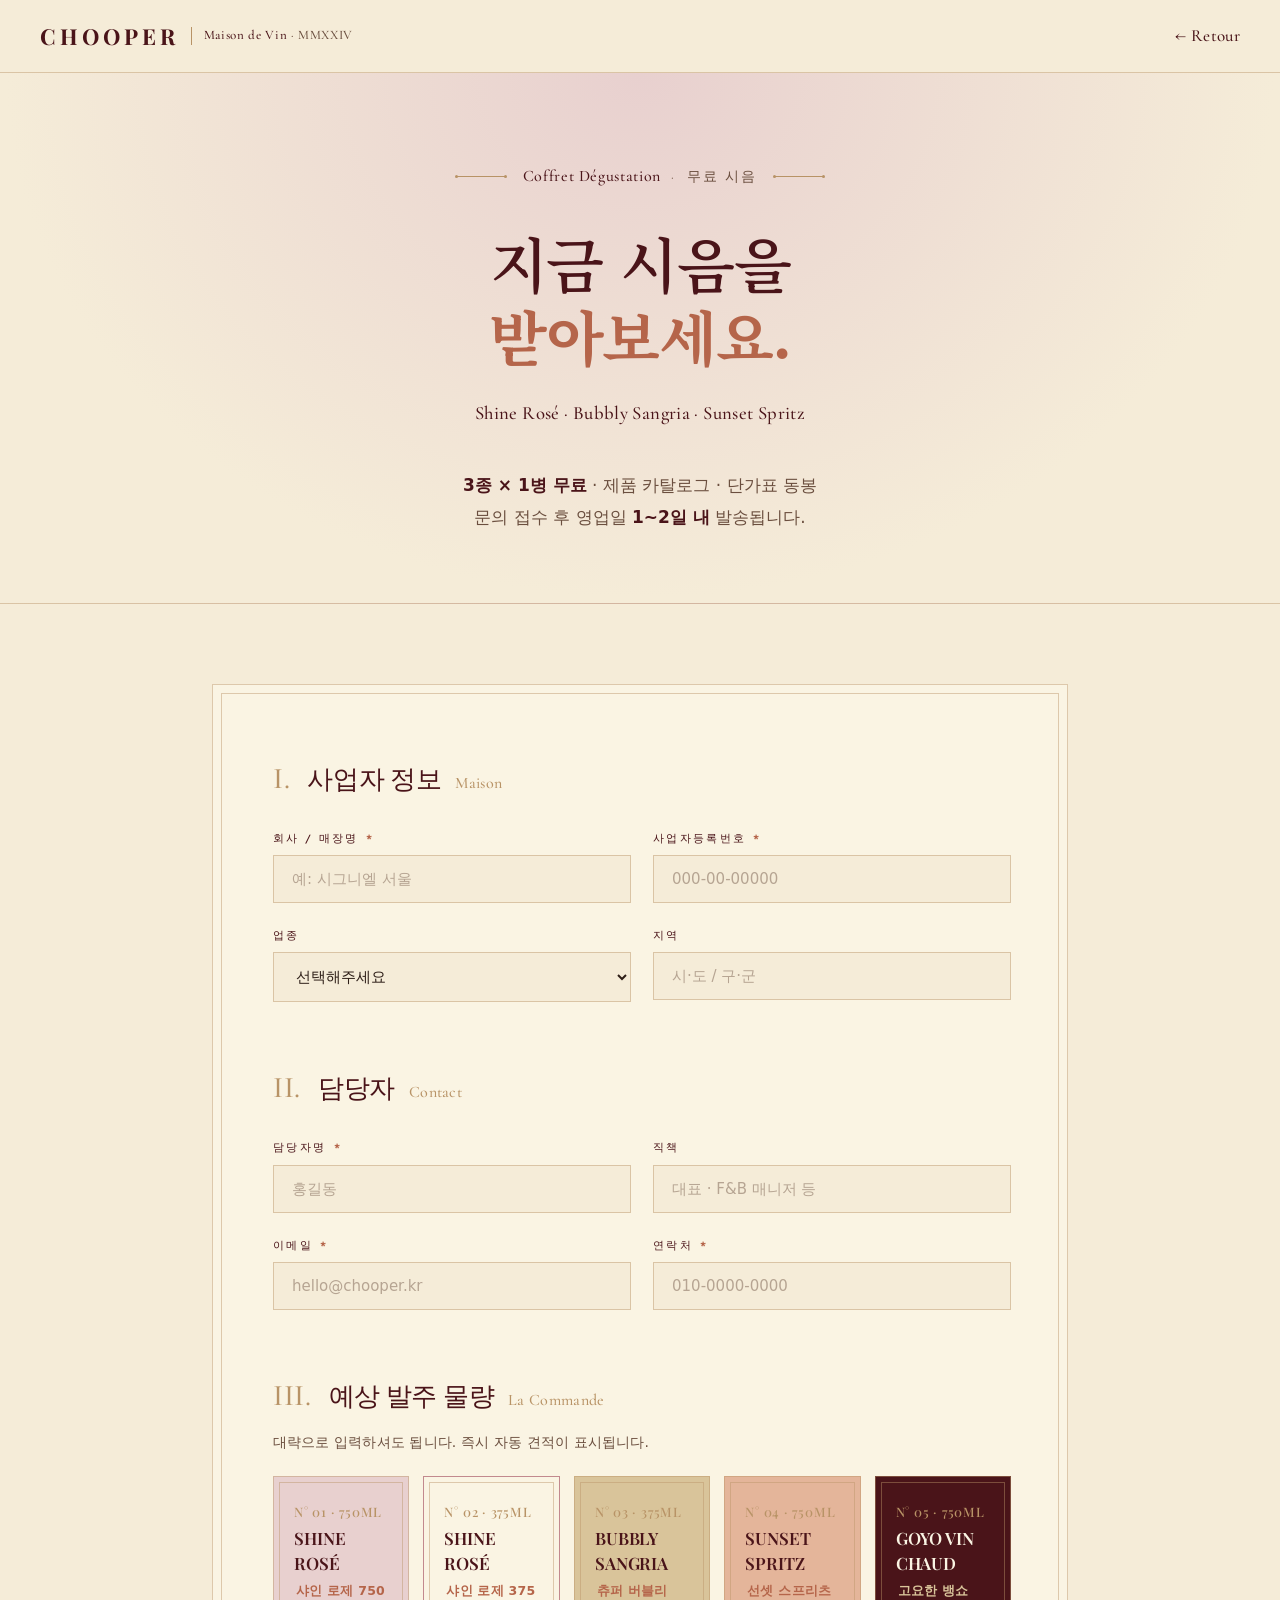
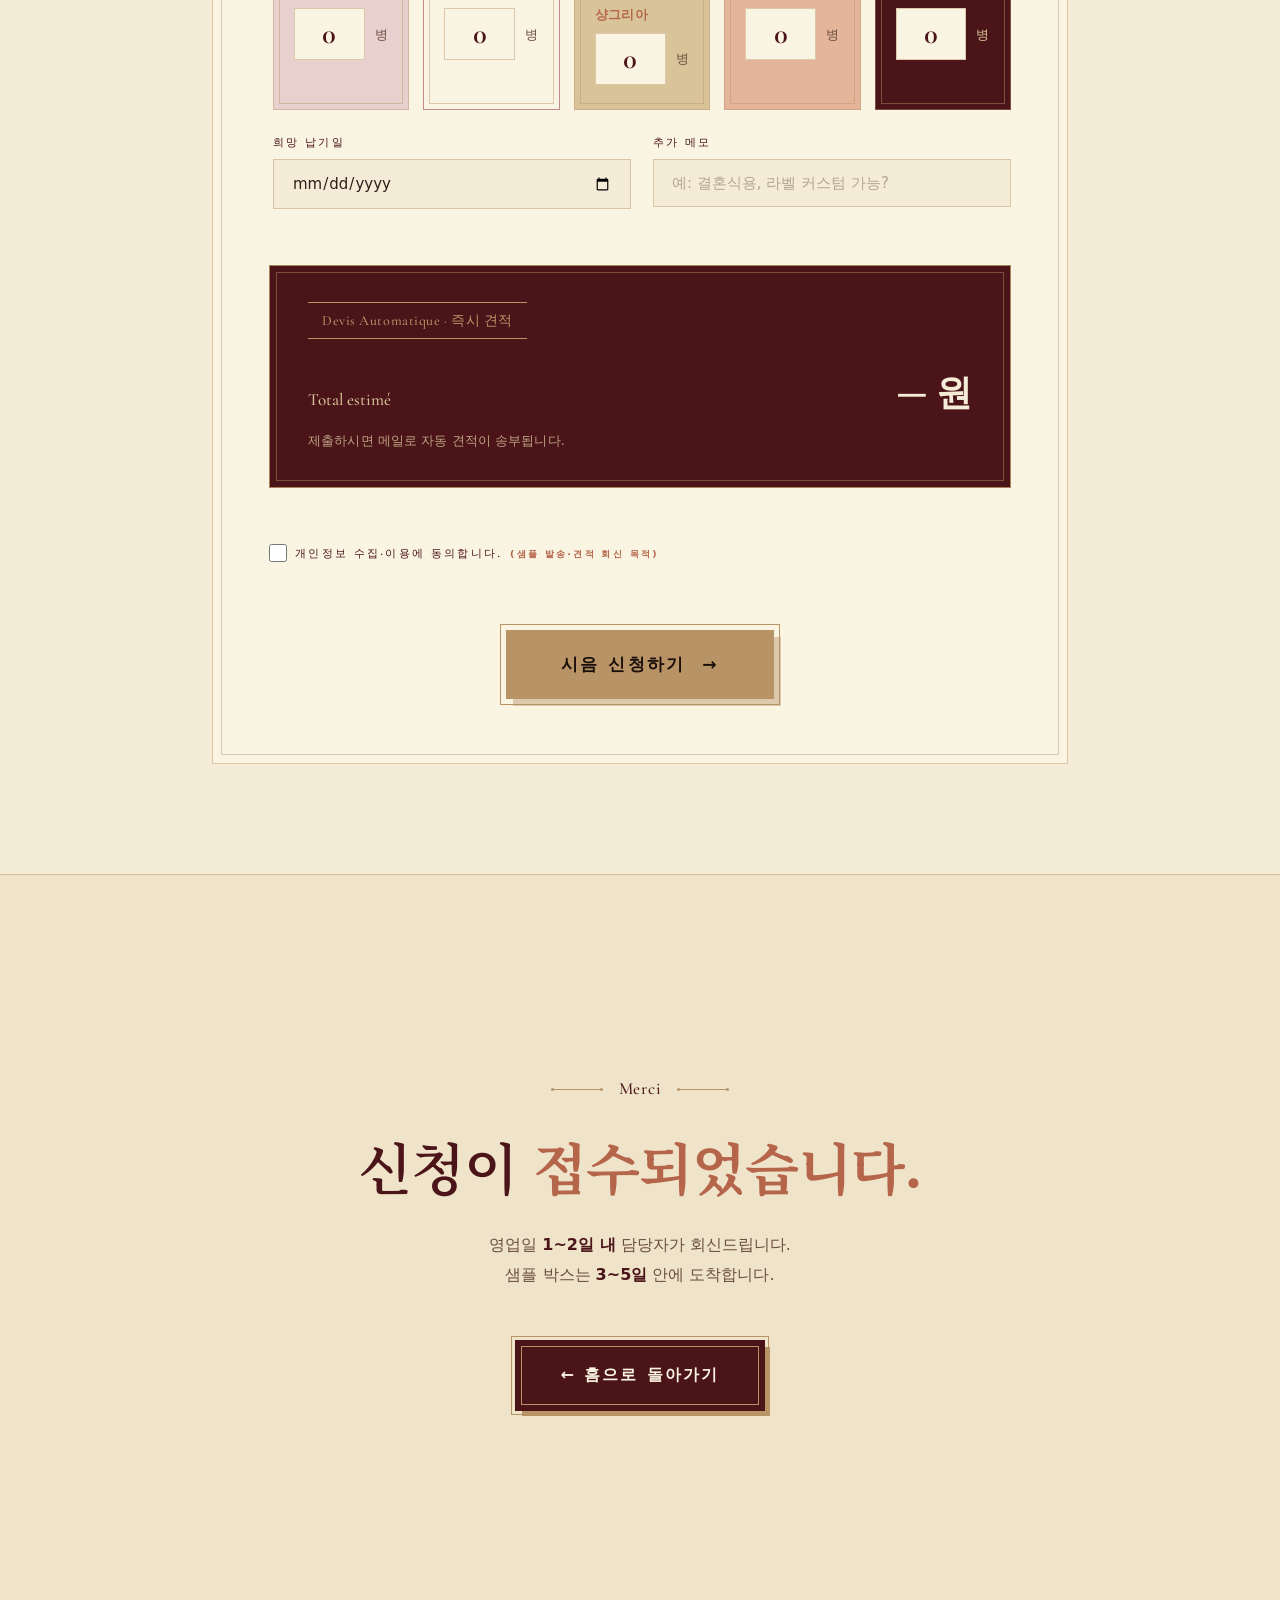
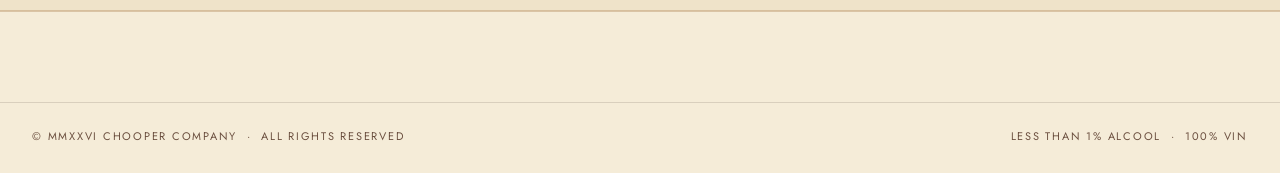
==== commit b48cf2c6: "fix(sizes): N°02 Petite→375ml + N°03 버블리 750→375ml + 츄퍼 버블리 샹그리아 명시 - N°02 Shine Rosé: 라벨 Petite → 3" ====
--- a/inquiry.html
+++ b/inquiry.html
@@ -153,11 +153,11 @@
         </label>
         <label class="qty-cell qty-bubbly">
           <span class="qty-head">
-            <span class="qty-num">N° 03 · 750ml</span>
-            <span class="qty-name">Bubbly Sangria<br><i>버블리 샹그리아</i></span>
-          </span>
-          <span class="qty-row">
-            <input type="number" name="버블리샹그리아_병" min="0" value="0" inputmode="numeric" data-price="18000" />
+            <span class="qty-num">N° 03 · 375ml</span>
+            <span class="qty-name">Bubbly Sangria<br><i>츄퍼 버블리 샹그리아</i></span>
+          </span>
+          <span class="qty-row">
+            <input type="number" name="버블리샹그리아_375ml_병" min="0" value="0" inputmode="numeric" data-price="11000" />
             <span class="qty-unit">병</span>
           </span>
         </label>
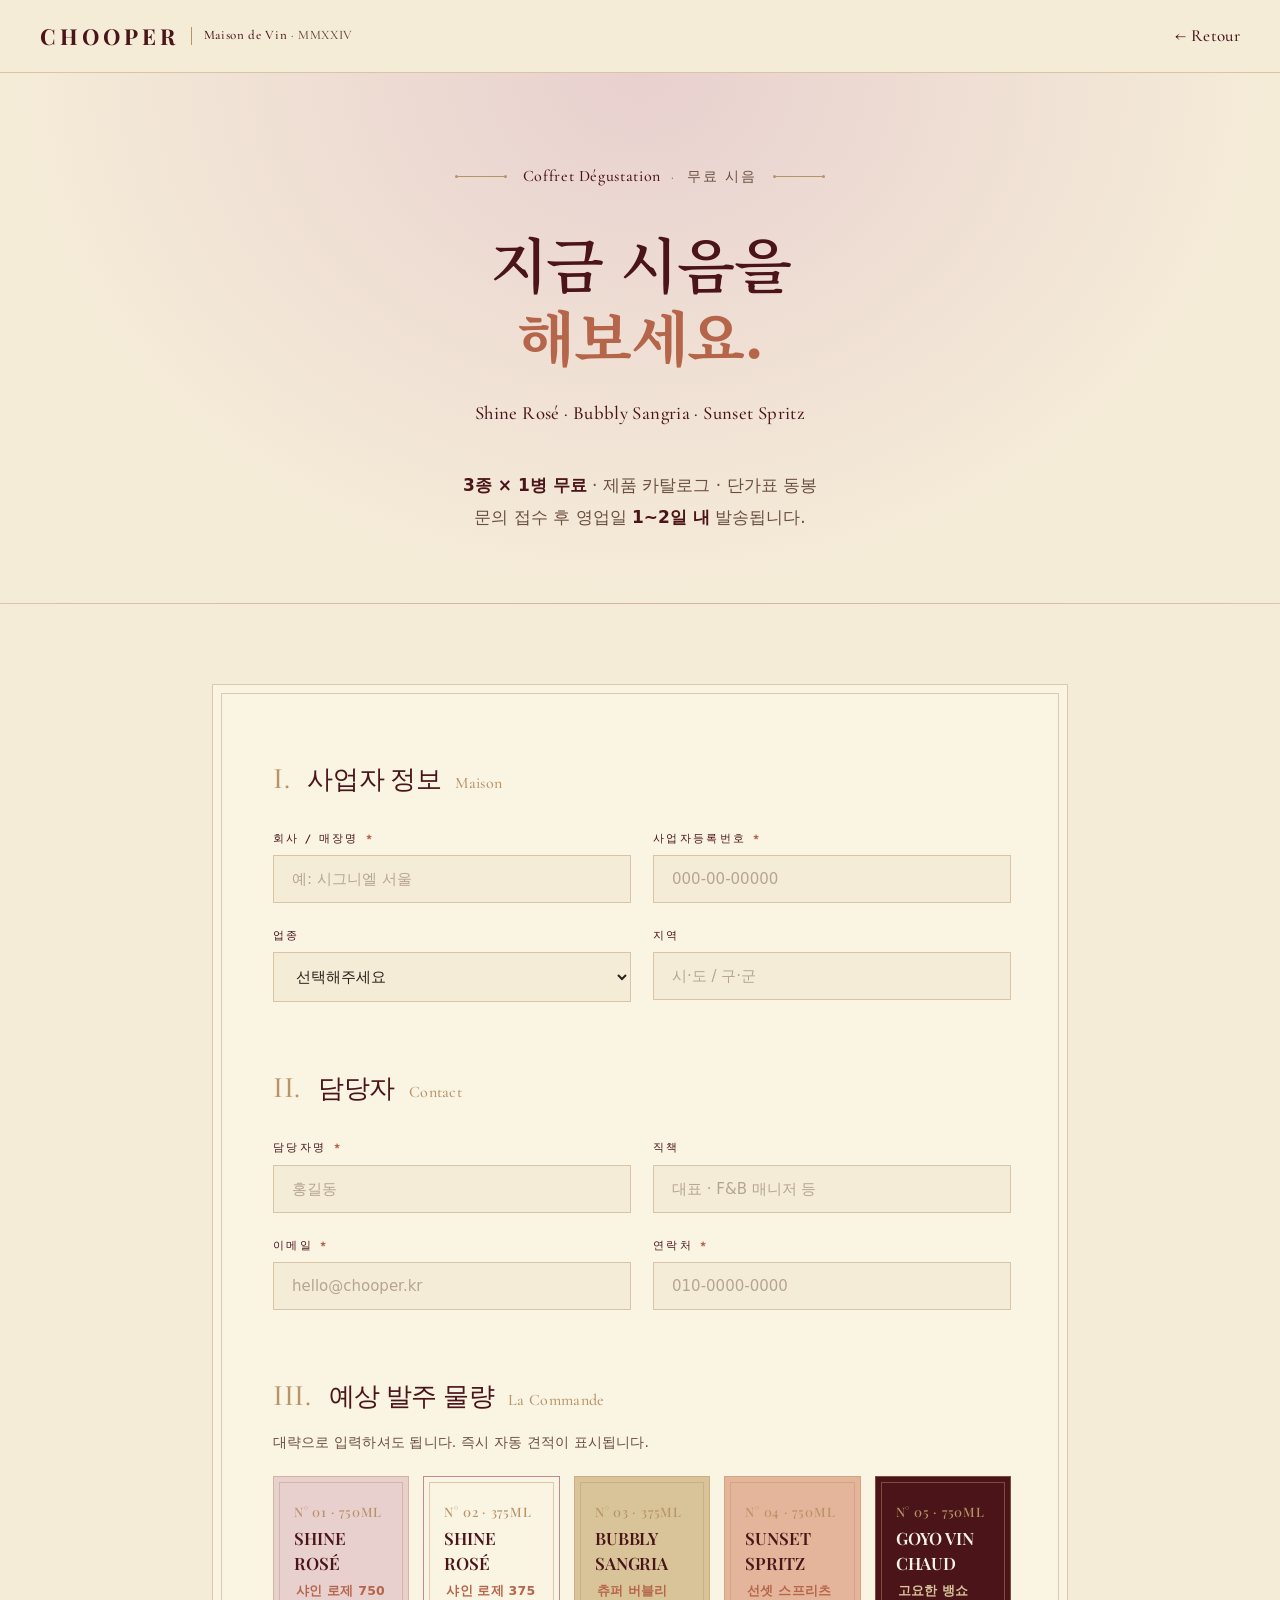
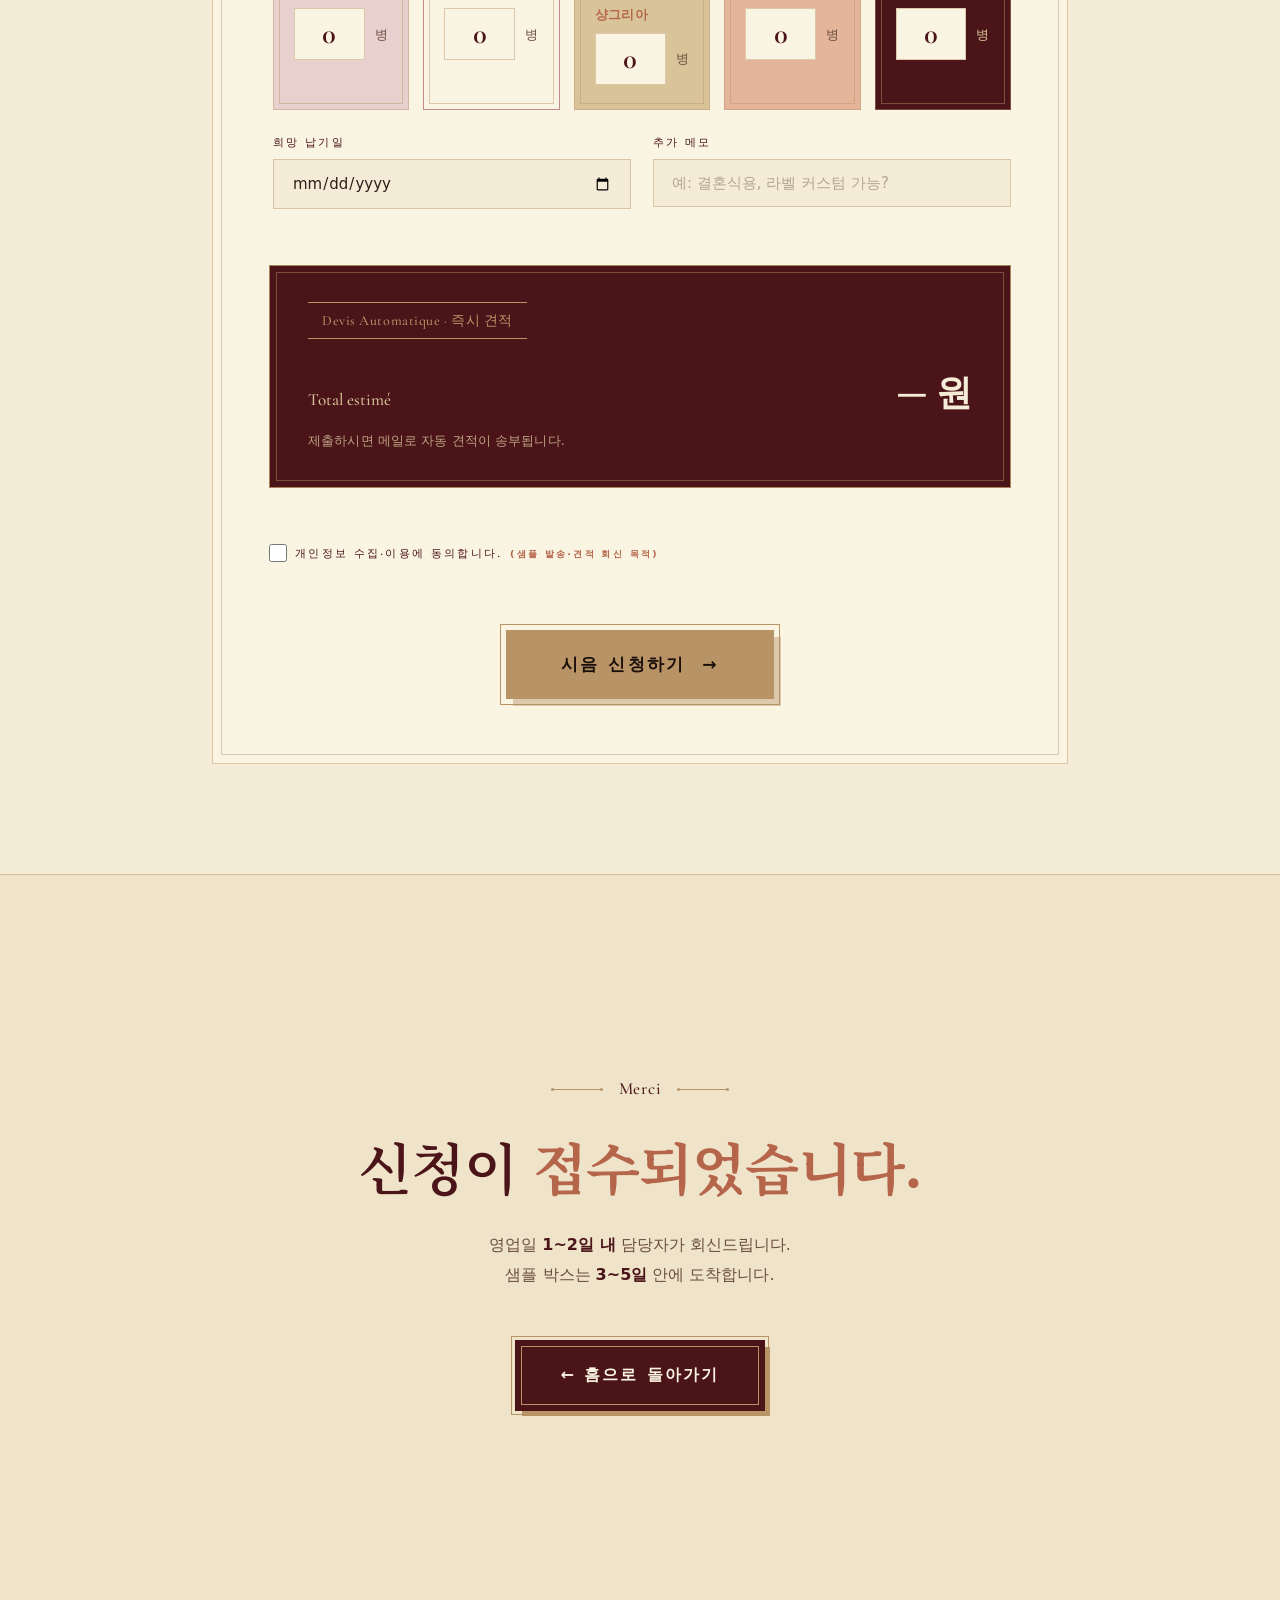
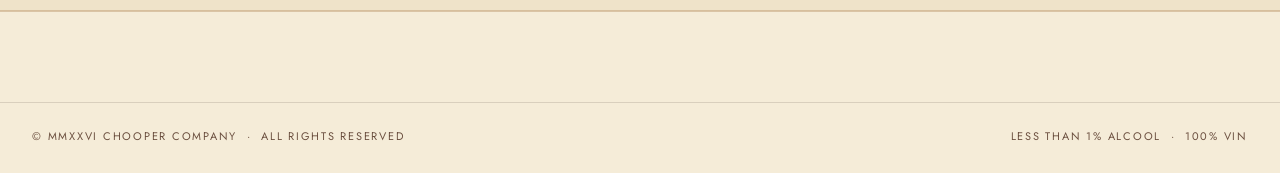
==== commit 388bac4c: "fix: 메달 흰 배경 SVG filter로 확실히 제거 + CTA 워딩 '받아보세요→해보세요' - SVG <filter id='kill-white'> color matrix로 R" ====
--- a/inquiry.html
+++ b/inquiry.html
@@ -35,7 +35,7 @@
     </div>
     <h1 class="hero-h1">
       지금 시음을<br>
-      <em>받아보세요.</em>
+      <em>해보세요.</em>
     </h1>
     <p class="hero-sub">
       <i>Shine Rosé · Bubbly Sangria · Sunset Spritz</i><br>
--- a/styles.css
+++ b/styles.css
@@ -685,20 +685,21 @@
   50%      { opacity: 1;  transform: translateX(-50%) scale(1.15) rotate(15deg); }
 }
 
-/* 실제 수상 로고 이미지 — 마크 우상단 오버레이 */
+/* 실제 수상 로고 이미지 — 카드 중앙에 큰 사이즈 */
 .medal-with-logo .m-logo {
-  position: absolute;
-  top: 12px;
-  right: 12px;
-  width: 56px;
-  height: 56px;
+  display: block;
+  width: 130px;
+  height: 130px;
   object-fit: contain;
+  margin: 12px auto 8px;
   z-index: 2;
-  filter: drop-shadow(0 2px 4px rgba(0, 0, 0, .15));
-  transition: transform .4s var(--ease);
-}
-.medal-with-logo:hover .m-logo { transform: scale(1.15) rotate(-6deg); }
-.medal-with-logo .m-yr { margin-top: 6px; }
+  position: relative;
+  transition: transform .5s var(--ease);
+  /* PNG 흰 픽셀 → 투명 (SVG color matrix) + drop-shadow */
+  filter: url(#kill-white) drop-shadow(0 4px 10px rgba(74, 20, 25, .25));
+}
+.medal-with-logo:hover .m-logo { transform: rotate(-6deg) scale(1.12); }
+.medal-with-logo .m-yr { margin-top: 4px; }
 
 /* SVG 빈티지 메달 마크 — 로고 없는 카드용 */
 .m-wreath {
@@ -713,6 +714,19 @@
   transition: transform .5s var(--ease), opacity .3s;
 }
 .medal:hover .m-wreath { transform: rotate(-8deg) scale(1.12); opacity: 1; }
+
+/* 빈티지 메달 일러스트 — 카드 중앙에 큰 사이즈 */
+.m-badge {
+  display: block;
+  width: 110px;
+  height: auto;
+  margin: 0 auto -8px;
+  filter: drop-shadow(0 6px 12px rgba(74, 20, 25, .25));
+  transition: transform .5s var(--ease);
+  z-index: 2;
+  position: relative;
+}
+.medal:hover .m-badge { transform: translateY(-4px) rotate(-3deg) scale(1.06); }
 
 .medal-1 { background: var(--champagne-soft); }
 .medal-2 { background: var(--cream); }
@@ -860,32 +874,37 @@
   /* 기본 transform — 각 PNG별로 아래에서 scale 보정 */
   transform: translate(-50%, -50%);
 }
-/* PNG별 시각 사이즈 보정 — 안에 든 병 비율이 다르므로 scale로 정규화 */
+/* PNG별 시각 사이즈 보정 — chooper-b2b의 Drive 호스팅 PNG 비율에 맞춰 normalize */
+/* 기준: 모든 카드 안 병이 약 80% height 시각 사이즈로 보이게 */
 .prod-rose .prod-bottle-img,
-.prod-rose-mini .prod-bottle-img,
 .prod-large .prod-bottle-img {
-  transform: translate(-50%, -50%) scale(1.0);
-  height: 86%;
-  max-width: 60%;
+  transform: translate(-50%, -50%);
+  height: 94%;
+  max-width: 85%;
+}
+.prod-rose-mini .prod-bottle-img {
+  transform: translate(-50%, -50%);
+  height: 58%;          /* N°02 PNG 안 병이 다른 PNG보다 커서 더 줄임 */
+  max-width: 45%;
 }
 .prod-bubbly .prod-bottle-img {
-  transform: translate(-50%, -50%) scale(2.5);  /* 정사각 PNG 안 작은 병 → 시각적으로 확대 */
-  height: 86%;
+  transform: translate(-50%, -50%);
+  height: 94%;
+  max-width: 85%;
 }
 .prod-spritz .prod-bottle-img {
-  transform: translate(-50%, -50%) scale(2.4);  /* 정사각 PNG */
-  height: 86%;
+  transform: translate(-50%, -50%);
+  height: 94%;
+  max-width: 85%;
 }
 .prod-mulled .prod-bottle-img {
-  transform: translate(-50%, -50%) scale(1.2);   /* 세로 PNG, 안 병 크지만 더 키움 */
-  height: 86%;
-}
-/* 호버 효과 — 모든 카드 동일하게 살짝 위로 떠오름 */
-.prod:hover .prod-bottle-img { transform: translate(-50%, -54%) scale(1.0); }
-.prod-bubbly:hover .prod-bottle-img { transform: translate(-50%, -54%) scale(2.6); }
-.prod-spritz:hover .prod-bottle-img { transform: translate(-50%, -54%) scale(2.5); }
-.prod-mulled:hover .prod-bottle-img { transform: translate(-50%, -54%) scale(1.25); }
-.prod-bottle-img.mini { /* Petite도 동일 사이즈 — 라벨로만 구분 */ }
+  transform: translate(-50%, -50%);
+  height: 94%;
+  max-width: 70%;
+}
+/* 호버 효과 — 모든 카드 동일하게 살짝 위로 떠오름 + 살짝 확대 */
+.prod:hover .prod-bottle-img { transform: translate(-50%, -54%) scale(1.04); }
+.prod-bottle-img.mini { /* Petite는 위 .prod-rose-mini 셀렉터에서 사이즈 작게 */ }
 
 .prod-art {
   aspect-ratio: 3 / 4.2;       /* 더 길게 — 음료 사이즈 큼 */
@@ -1504,31 +1523,91 @@
 }
 .hero-tabs {
   display: flex;
-  gap: 0;
+  gap: 8px;
   margin-bottom: 14px;
-  border-bottom: 1px solid var(--line-gold);
 }
 .hero-tab {
+  position: relative;
   flex: 1;
-  background: transparent;
-  border: none;
-  border-bottom: 2px solid transparent;
+  background: var(--paper);
+  border: 1px solid var(--line-gold);
+  border-bottom: 3px solid transparent;
   font-family: var(--display);
   font-size: 15px;
   font-weight: 500;
-  letter-spacing: 0.06em;
+  letter-spacing: 0.04em;
   color: var(--ink-soft);
-  padding: 12px 8px;
+  padding: 14px 10px 12px;
   cursor: pointer;
-  transition: color .25s, border-color .25s, background .25s;
+  transition: color .25s, border-color .25s, background .25s, transform .2s, box-shadow .25s;
   text-align: center;
-}
-.hero-tab:hover { color: var(--bordeaux); background: rgba(184, 147, 102, .08); }
-.hero-tab.active {
-  color: var(--bordeaux);
+  display: flex;
+  flex-direction: column;
+  align-items: center;
+  gap: 3px;
+  overflow: hidden;
+}
+.hero-tab-mark {
+  font-size: 10px;
+  color: var(--champagne);
+  opacity: 0;
+  transition: opacity .25s, transform .3s;
+}
+.hero-tab-label { display: block; font-size: 16px; }
+.hero-tab-hint {
+  display: block;
+  font-family: var(--sans);
+  font-size: 9.5px;
+  letter-spacing: 0.22em;
+  text-transform: uppercase;
+  color: var(--ink-soft);
+  opacity: .6;
+  margin-top: 2px;
+}
+/* 비활성 탭 — 클릭 유도 */
+.hero-tab:not(.active) {
+  opacity: .82;
+  animation: tab-nudge 3.5s ease-in-out infinite;
+}
+.hero-tab:not(.active):hover {
+  opacity: 1;
+  color: var(--bordeaux);
+  background: var(--ivory);
+  border-color: var(--champagne);
+  transform: translateY(-3px);
+  box-shadow: 0 6px 14px rgba(74, 20, 25, .14);
+  animation: none;
+}
+.hero-tab:not(.active):hover .hero-tab-mark { opacity: 1; transform: translateX(2px); }
+.hero-tab:not(.active):hover .hero-tab-hint { color: var(--champagne); opacity: 1; }
+@keyframes tab-nudge {
+  0%, 92%, 100% { transform: translateY(0); }
+  94%, 98%      { transform: translateY(-3px); }
+}
+
+/* 활성 탭 — Rose */
+.hero-tab[data-video="rose"].active {
+  background: linear-gradient(180deg, var(--rose-soft) 0%, var(--paper) 100%);
+  border-color: var(--rose-poudre);
+  border-bottom-color: var(--rose-poudre);
+  color: var(--bordeaux);
+  font-weight: 700;
+  box-shadow: 0 4px 14px rgba(232, 155, 159, .35), inset 0 0 0 1px var(--rose-poudre);
+}
+.hero-tab[data-video="rose"].active .hero-tab-mark { color: var(--rose-poudre); opacity: 1; }
+.hero-tab[data-video="rose"].active .hero-tab-hint { color: var(--rose-poudre); opacity: 1; font-weight: 600; }
+
+/* 활성 탭 — Bubbly */
+.hero-tab[data-video="bubbly"].active {
+  background: linear-gradient(180deg, var(--champagne-soft) 0%, var(--paper) 100%);
+  border-color: var(--champagne);
   border-bottom-color: var(--champagne);
-  font-weight: 600;
-}
+  color: var(--bordeaux);
+  font-weight: 700;
+  box-shadow: 0 4px 14px rgba(184, 147, 102, .35), inset 0 0 0 1px var(--champagne);
+}
+.hero-tab[data-video="bubbly"].active .hero-tab-mark { color: var(--champagne); opacity: 1; }
+.hero-tab[data-video="bubbly"].active .hero-tab-hint { color: var(--terracotta); opacity: 1; font-weight: 600; }
 .hero-photo:hover .hero-photo-inner img { transform: scale(1.03); }
 /* 워밍 톤 오버레이 + 비네팅 */
 .hero-photo-inner::after {
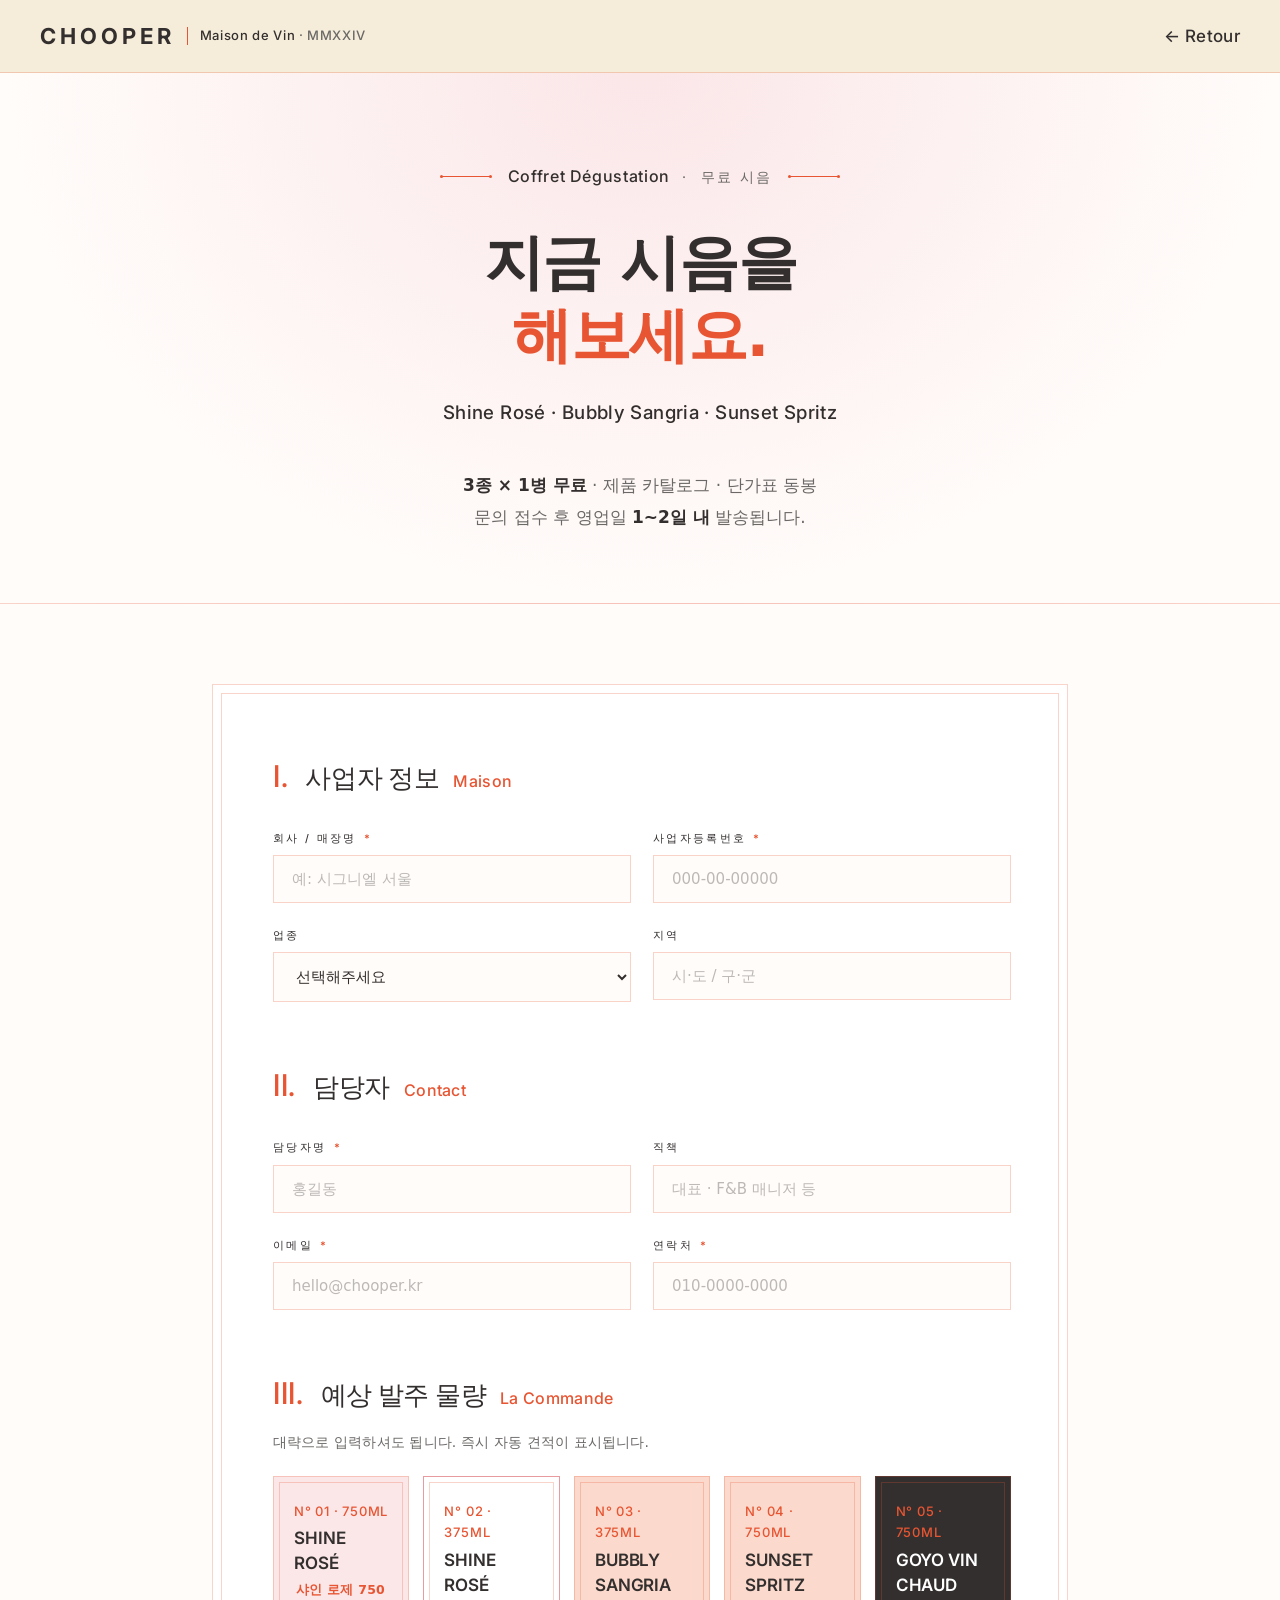
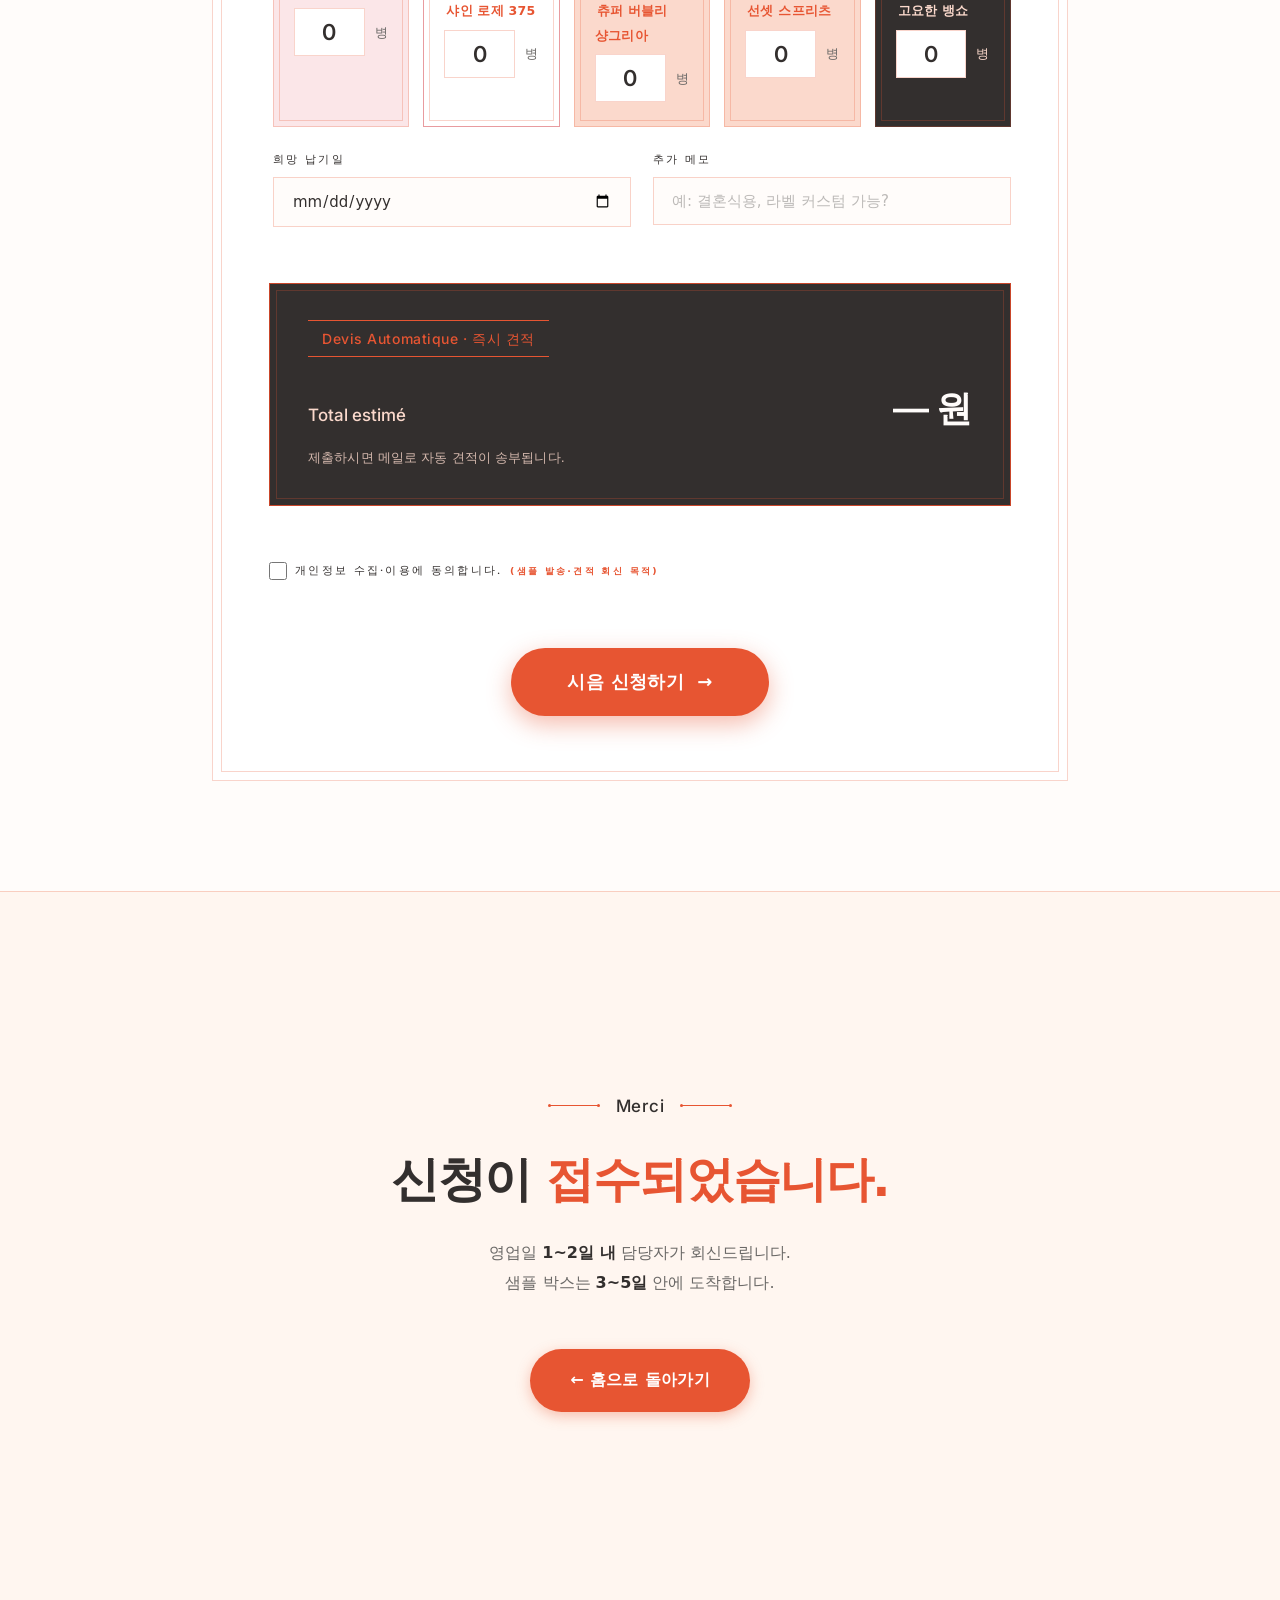
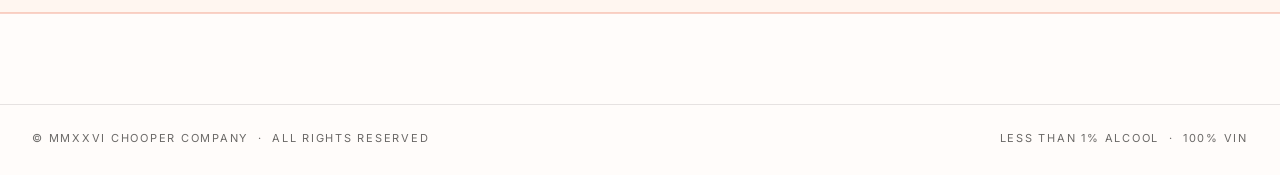
==== commit fa1c3642: "feat: laurenchoo.kr 본가 톤으로 디자인 리프레시 — 코랄 + Pretendard sans + 둥근 pill 색 팔레트 (본가 분석 기반): - bordeaux: #" ====
--- a/inquiry.html
+++ b/inquiry.html
@@ -7,7 +7,7 @@
 <meta name="description" content="3종 × 1병 무료 샘플. 영업일 1~2일 내 발송." />
 <link rel="preconnect" href="https://fonts.googleapis.com">
 <link rel="preconnect" href="https://fonts.gstatic.com" crossorigin>
-<link href="https://fonts.googleapis.com/css2?family=Playfair+Display:ital,wght@0,400;0,500;0,700;0,900;1,400;1,500;1,700&family=Cormorant+Garamond:ital,wght@0,400;0,500;1,400;1,500;1,600&family=Jost:wght@300;400;500;600&family=Pretendard:wght@300;400;500;600;700;900&family=Noto+Serif+KR:wght@400;500;600;700;900&display=swap" rel="stylesheet">
+<link href="https://fonts.googleapis.com/css2?family=Inter:wght@400;500;600;700;800;900&family=Pretendard:wght@300;400;500;600;700;800;900&display=swap" rel="stylesheet">
 <link rel="stylesheet" href="styles.css">
 <link rel="stylesheet" href="inquiry.css">
 </head>
--- a/styles.css
+++ b/styles.css
@@ -3,33 +3,33 @@
    ═══════════════════════════════════════════════ */
 
 :root {
-  /* Palette — 깊은 와이너리 + 모로코 룸 */
-  --noir:           #1A0F0A;     /* 짙은 에스프레소 */
-  --bordeaux:       #4A1419;     /* 진한 보르도 와인 */
-  --bordeaux-soft:  #6B2329;
-  --champagne:      #B89366;     /* 와인 라벨 골드 */
-  --champagne-soft: #D9C49A;
-  --gold-leaf:      #A8845C;     /* 더 깊은 골드 */
-  --ivory:          #F5ECD8;     /* 따뜻한 페이퍼 */
-  --paper:          #FAF4E3;     /* 더 밝은 페이퍼 */
-  --cream:          #EFE3C9;
-  --terracotta:     #B5654A;     /* 모로코 테라코타 */
-  --terracotta-soft:#E4B59A;
-  --rose-poudre:    #C2898E;     /* 로즈 푸드레 */
-  --rose-soft:      #E8D0CF;
-  --sage:           #7B8767;     /* 머스컷 세이지 */
-  --sage-soft:      #C9D0B5;
-  --ink:            #2E1F18;
-  --ink-soft:       #6B4F3F;
-  --line:           rgba(46, 31, 24, .14);
-  --line-gold:      rgba(184, 147, 102, .45);
-
-  /* Fonts */
+  /* Palette — Laurenchoo 본가 톤 */
+  --noir:           #1A1410;
+  --bordeaux:       #332F2E;     /* 다크 브라운 (본가 메인 텍스트) */
+  --bordeaux-soft:  #54504F;
+  --champagne:      #E75532;     /* 코랄 오렌지 (본가 메인 액센트) */
+  --champagne-soft: #FBD9CC;     /* 옅은 코랄 */
+  --gold-leaf:      #C9462A;     /* 더 깊은 코랄 */
+  --ivory:          #FFFCFA;     /* 본가 따뜻한 오프화이트 */
+  --paper:          #FFFFFF;     /* 화이트 */
+  --cream:          #FFF6F0;     /* 코랄 화이트 */
+  --terracotta:     #E75532;     /* CTA 코랄 통일 */
+  --terracotta-soft:#FBD9CC;
+  --rose-poudre:    #E89B9F;
+  --rose-soft:      #FBE6E8;
+  --sage:           #157513;     /* 본가 그린 액센트 */
+  --sage-soft:      #D8E8D7;
+  --ink:            #332F2E;
+  --ink-soft:       #6B6967;
+  --line:           rgba(51, 47, 46, .12);
+  --line-gold:      rgba(231, 85, 50, .25);
+
+  /* Fonts — Laurenchoo 본가 톤 (Pretendard sans 위주) */
   --kr:        'Pretendard', 'Noto Sans KR', system-ui, sans-serif;
-  --kr-serif:  'Noto Serif KR', 'Playfair Display', Georgia, serif;
-  --display:   'Playfair Display', 'Cormorant Garamond', Georgia, serif;
-  --italic:    'Cormorant Garamond', 'Playfair Display', Georgia, serif;
-  --sans:      'Jost', system-ui, sans-serif;
+  --kr-serif:  'Pretendard', 'Noto Sans KR', system-ui, sans-serif;    /* serif 제거, sans 통일 */
+  --display:   'Inter', 'Pretendard', system-ui, sans-serif;
+  --italic:    'Inter', 'Pretendard', system-ui, sans-serif;
+  --sans:      'Inter', 'Pretendard', system-ui, sans-serif;
 
   --ease: cubic-bezier(.4, 0, .2, 1);
 }
@@ -172,20 +172,22 @@
 .nav-cta {
   font-family: var(--kr);
   font-style: normal;
-  background: var(--bordeaux);
-  color: var(--paper) !important;
+  background: var(--terracotta);
+  color: #fff !important;
   padding: 10px 22px;
-  border-radius: 0;
-  border: 1px solid var(--bordeaux);
-  font-weight: 500;
-  font-size: 13px;
-  letter-spacing: 0.12em;
-  transition: background .2s var(--ease), color .2s var(--ease);
+  border-radius: 100px;
+  border: none;
+  font-weight: 600;
+  font-size: 14px;
+  letter-spacing: 0.01em;
+  transition: background .2s var(--ease), transform .2s, box-shadow .25s;
+  box-shadow: 0 2px 10px rgba(231, 85, 50, .25);
 }
 .nav-cta:hover {
-  background: var(--champagne);
-  color: var(--noir) !important;
-  border-color: var(--champagne);
+  background: var(--gold-leaf);
+  color: #fff !important;
+  transform: translateY(-1px);
+  box-shadow: 0 4px 14px rgba(231, 85, 50, .4);
 }
 .nav-cta::after { display: none; }
 
@@ -239,22 +241,21 @@
 }
 
 .hero-h1 {
-  font-family: var(--kr-serif);
-  font-size: clamp(30px, 3.8vw, 56px);
-  font-weight: 600;
-  line-height: 1.32;
-  letter-spacing: -0.028em;
-  margin-bottom: 28px;
+  font-family: var(--kr);
+  font-size: clamp(32px, 4vw, 56px);
+  font-weight: 800;
+  line-height: 1.28;
+  letter-spacing: -0.03em;
+  margin-bottom: 24px;
   color: var(--bordeaux);
   word-break: keep-all;
-  white-space: nowrap;
 }
 .hero-h1 em {
-  font-family: var(--kr-serif);
-  font-style: normal;
-  font-weight: 700;
+  font-family: var(--kr);
+  font-style: normal;
+  font-weight: 900;
   color: var(--terracotta);
-  letter-spacing: -0.024em;
+  letter-spacing: -0.03em;
 }
 .hero-h1 .kr-up { font-style: normal; }
 
@@ -295,46 +296,31 @@
   display: inline-flex;
   align-items: center;
   justify-content: center;
-  background: var(--bordeaux);
-  color: var(--paper);
+  background: var(--terracotta);
+  color: #fff;
   font-family: var(--kr);
   font-weight: 700;
   font-size: 16px;
-  letter-spacing: 0.14em;
-  padding: 20px 44px;
-  border-radius: 0;
-  border: 1px solid var(--bordeaux);
-  box-shadow:
-    0 0 0 1px var(--bordeaux),
-    inset 0 0 0 4px var(--bordeaux),
-    inset 0 0 0 5px var(--champagne),
-    6px 6px 0 var(--champagne),
-    0 0 0 0 rgba(184, 147, 102, .55);
-  outline: 1px solid var(--champagne);
-  outline-offset: 4px;
-  transition: background .25s var(--ease), color .25s var(--ease), transform .2s var(--ease), box-shadow .2s var(--ease);
+  letter-spacing: 0.02em;
+  padding: 18px 40px;
+  border-radius: 100px;            /* 본가 둥근 pill 버튼 */
+  border: none;
+  box-shadow: 0 4px 14px rgba(231, 85, 50, .35), 0 0 0 0 rgba(231, 85, 50, .45);
+  transition: background .25s var(--ease), transform .2s var(--ease), box-shadow .25s var(--ease);
   cursor: pointer;
   animation: btn-pulse 2.6s ease-in-out infinite;
 }
 @keyframes btn-pulse {
-  0%, 100% {
-    box-shadow:
-      0 0 0 1px var(--bordeaux),
-      inset 0 0 0 4px var(--bordeaux),
-      inset 0 0 0 5px var(--champagne),
-      6px 6px 0 var(--champagne),
-      0 0 0 0 rgba(184, 147, 102, .55);
-  }
-  50% {
-    box-shadow:
-      0 0 0 1px var(--bordeaux),
-      inset 0 0 0 4px var(--bordeaux),
-      inset 0 0 0 5px var(--champagne),
-      6px 6px 0 var(--champagne),
-      0 0 0 14px rgba(184, 147, 102, 0);
-  }
-}
-.btn-primary:hover { animation: none; }
+  0%, 100% { box-shadow: 0 4px 14px rgba(231, 85, 50, .35), 0 0 0 0 rgba(231, 85, 50, .45); }
+  50%      { box-shadow: 0 4px 14px rgba(231, 85, 50, .35), 0 0 0 16px rgba(231, 85, 50, 0); }
+}
+.btn-primary:hover {
+  animation: none;
+  background: var(--gold-leaf);
+  transform: translateY(-2px);
+  box-shadow: 0 8px 20px rgba(231, 85, 50, .45);
+}
+.btn-primary:active { transform: translateY(0); }
 .btn-primary:hover {
   background: var(--noir);
   color: var(--champagne);
@@ -360,27 +346,25 @@
   display: inline-flex;
   align-items: center;
   justify-content: center;
-  background: transparent;
-  color: var(--bordeaux);
-  font-family: var(--kr);
-  font-weight: 500;
-  font-size: 14.5px;
-  letter-spacing: 0.12em;
-  padding: 19px 32px;
-  border-radius: 0;
-  border: 1px solid var(--champagne);
-  outline: 1px solid var(--champagne);
-  outline-offset: 3px;
-  transition: background .25s, color .25s, border-color .25s, transform .2s;
+  background: #fff;
+  color: var(--bordeaux);
+  font-family: var(--kr);
+  font-weight: 600;
+  font-size: 15px;
+  letter-spacing: 0.02em;
+  padding: 17px 36px;
+  border-radius: 100px;
+  border: 1.5px solid var(--bordeaux);
+  transition: background .25s, color .25s, transform .2s, box-shadow .25s;
   cursor: pointer;
 }
 .btn-ghost:hover {
-  background: var(--champagne);
-  color: var(--noir);
-  border-color: var(--champagne);
-  transform: translate(-2px, -2px);
-}
-.btn-ghost:active { transform: translate(1px, 1px); }
+  background: var(--bordeaux);
+  color: #fff;
+  transform: translateY(-2px);
+  box-shadow: 0 6px 18px rgba(51, 47, 46, .25);
+}
+.btn-ghost:active { transform: translateY(0); }
 
 .hero-tickers {
   display: grid;
@@ -492,21 +476,21 @@
 .chapter-mark.light i { color: var(--champagne); }
 
 .h2 {
-  font-family: var(--kr-serif);
-  font-size: clamp(32px, 4.6vw, 56px);
-  font-weight: 600;
-  line-height: 1.26;
-  letter-spacing: -0.022em;
+  font-family: var(--kr);
+  font-size: clamp(28px, 4vw, 48px);
+  font-weight: 800;
+  line-height: 1.3;
+  letter-spacing: -0.028em;
   color: var(--bordeaux);
   margin-bottom: 28px;
   text-align: center;
 }
 .h2 em {
-  font-family: var(--kr-serif);
-  font-style: normal;
-  font-weight: 700;
+  font-family: var(--kr);
+  font-style: normal;
+  font-weight: 900;
   color: var(--terracotta);
-  letter-spacing: -0.018em;
+  letter-spacing: -0.03em;
 }
 
 .lede {
@@ -542,30 +526,25 @@
 }
 
 .card {
-  padding: 48px 40px 40px;
-  border: 1px solid var(--line-gold);
-  border-radius: 0;
-  position: relative;
-  transition: border-color .3s, transform .3s var(--ease);
+  padding: 40px 36px 36px;
+  border: 1px solid var(--line);
+  border-radius: 24px;
+  position: relative;
+  transition: border-color .3s, transform .3s var(--ease), box-shadow .3s;
   display: flex;
   flex-direction: column;
   gap: 16px;
   background: var(--paper);
+  box-shadow: 0 2px 12px rgba(51, 47, 46, .04);
 }
 .card::before {
-  content: '';
-  position: absolute;
-  inset: 6px;
-  border: 1px solid var(--line-gold);
-  pointer-events: none;
-  transition: border-color .3s;
+  display: none;             /* 본가는 inset 보더 없이 깔끔 */
 }
 .card:hover {
-  border-color: var(--champagne);
-  transform: translateY(-6px) rotate(-.4deg);
-  box-shadow: 0 12px 28px rgba(74, 20, 25, .14), 0 0 0 1px rgba(184, 147, 102, .25);
-}
-.card:hover::before { border-color: var(--champagne); }
+  border-color: var(--terracotta);
+  transform: translateY(-6px);
+  box-shadow: 0 14px 32px rgba(231, 85, 50, .15);
+}
 .card-pink    { background: var(--rose-soft); }
 .card-olive   { background: var(--sage-soft); }
 .card-mustard { background: var(--champagne-soft); }
@@ -636,25 +615,20 @@
   margin-top: 60px;
 }
 .medal {
-  padding: 38px 20px 32px;
-  border: 1px solid var(--line-gold);
-  border-radius: 0;
+  padding: 32px 20px 28px;
+  border: 1px solid var(--line);
+  border-radius: 20px;
   display: flex;
   flex-direction: column;
   align-items: center;
   text-align: center;
-  gap: 16px;
-  transition: transform .3s var(--ease), border-color .3s;
-  position: relative;
-  background: var(--ivory);
-}
-.medal::before {
-  content: '';
-  position: absolute;
-  inset: 5px;
-  border: 1px solid var(--line-gold);
-  pointer-events: none;
-}
+  gap: 14px;
+  transition: transform .3s var(--ease), border-color .3s, box-shadow .3s;
+  position: relative;
+  background: var(--paper);
+  box-shadow: 0 2px 10px rgba(51, 47, 46, .04);
+}
+.medal::before { display: none; }
 .medal::after {
   content: '';
   position: absolute;
@@ -784,41 +758,22 @@
   .prod-grid { grid-template-columns: repeat(3, 1fr); gap: 22px; }
 }
 .prod {
-  border: 1px solid var(--line-gold);
-  border-radius: 0;
+  border: 1px solid var(--line);
+  border-radius: 24px;
   overflow: hidden;
   display: flex;
   flex-direction: column;
   background: var(--paper);
-  transition: transform .3s var(--ease), border-color .3s;
-  position: relative;
-}
-.prod::before {
-  content: '';
-  position: absolute;
-  inset: 6px;
-  border: 1px solid var(--line-gold);
-  pointer-events: none;
-  z-index: 3;
-  transition: border-color .3s;
-}
+  transition: transform .3s var(--ease), border-color .3s, box-shadow .3s;
+  position: relative;
+  box-shadow: 0 2px 12px rgba(51, 47, 46, .04);
+}
+.prod::before { display: none; }
 .prod:hover {
-  transform: translateY(-10px);
-  border-color: var(--champagne);
-  box-shadow: 0 16px 36px rgba(74, 20, 25, .18), 0 0 0 2px rgba(184, 147, 102, .3);
-}
-.prod:hover::before { border-color: var(--champagne); }
-.prod::after {
-  content: '';
-  position: absolute;
-  inset: 0;
-  background: linear-gradient(135deg, transparent 0%, rgba(184,147,102,.0) 40%, rgba(184,147,102,.18) 100%);
-  pointer-events: none;
-  opacity: 0;
-  transition: opacity .5s var(--ease);
-  z-index: 4;
-}
-.prod:hover::after { opacity: 1; }
+  transform: translateY(-8px);
+  border-color: var(--terracotta);
+  box-shadow: 0 18px 36px rgba(231, 85, 50, .18);
+}
 
 .prod-rose .prod-art      { background: linear-gradient(165deg, var(--rose-poudre) 0%, var(--rose-soft) 100%); }
 .prod-rose-mini .prod-art { background: linear-gradient(165deg, var(--rose-soft) 0%, var(--paper) 100%); }
@@ -1075,24 +1030,15 @@
 
 /* ─────────── USE ─────────── */
 .use {
-  background: var(--bordeaux);
-  color: var(--ivory);
-  border-top: 1px solid var(--gold-leaf);
-  border-bottom: 1px solid var(--gold-leaf);
+  background: var(--cream);
+  color: var(--bordeaux);
+  border-top: 1px solid var(--line);
+  border-bottom: 1px solid var(--line);
   text-align: center;
   position: relative;
 }
-.use::before, .use::after {
-  content: '';
-  position: absolute; left: 0; right: 0;
-  height: 1px;
-  background: var(--champagne);
-  opacity: .35;
-}
-.use::before { top: 6px; }
-.use::after  { bottom: 6px; }
-.use .h2 { color: var(--ivory); }
-.use .h2 em { color: var(--champagne); }
+.use .h2 { color: var(--bordeaux); }
+.use .h2 em { color: var(--terracotta); }
 
 .use-grid {
   display: grid;
@@ -1101,10 +1047,10 @@
   margin-top: 60px;
 }
 .use-cell {
-  background: var(--bordeaux);
-  color: var(--ivory);
-  border: 1px solid var(--line-gold);
-  border-radius: 0;
+  background: var(--paper);
+  color: var(--bordeaux);
+  border: 1px solid var(--line);
+  border-radius: 16px;
   padding: 0 0 22px;
   margin: 0;
   display: flex;
@@ -1112,27 +1058,19 @@
   align-items: center;
   text-align: center;
   gap: 6px;
-  transition: border-color .3s, transform .3s var(--ease);
+  transition: border-color .3s, transform .3s var(--ease), box-shadow .3s;
   position: relative;
   overflow: hidden;
-}
-.use-cell::before {
-  content: '';
-  position: absolute;
-  inset: 5px;
-  border: 1px solid var(--line-gold);
-  pointer-events: none;
-  transition: border-color .3s;
-  z-index: 3;
-}
+  box-shadow: 0 2px 10px rgba(51, 47, 46, .04);
+}
+.use-cell::before { display: none; }
 .use-cell:hover {
-  border-color: var(--champagne);
-  transform: translateY(-6px) rotate(-.6deg);
-  box-shadow: 0 14px 28px rgba(26, 15, 10, .35), 0 0 0 2px rgba(184, 147, 102, .35);
-}
-.use-cell:hover::before { border-color: var(--champagne); }
-.use-cell:hover .use-photo img { transform: scale(1.12); filter: contrast(1.18) saturate(1.15) brightness(1.04) sepia(0.02); }
-.use-cell:hover .use-title { color: var(--champagne); }
+  border-color: var(--terracotta);
+  transform: translateY(-6px);
+  box-shadow: 0 14px 32px rgba(231, 85, 50, .18);
+}
+.use-cell:hover .use-photo img { transform: scale(1.08); filter: contrast(1.1) saturate(1.05) brightness(1) sepia(0); }
+.use-cell:hover .use-title { color: var(--terracotta); }
 
 .use-photo {
   position: relative;
@@ -1159,27 +1097,28 @@
 }
 
 .use-num {
-  font-family: var(--italic);
-  font-style: normal;
-  font-size: 22px;
-  font-weight: 500;
-  color: var(--champagne);
-  letter-spacing: 0.02em;
+  font-family: var(--sans);
+  font-style: normal;
+  font-size: 13px;
+  font-weight: 600;
+  color: var(--terracotta);
+  letter-spacing: 0.15em;
+  text-transform: uppercase;
 }
 .use-title {
-  font-family: var(--display);
+  font-family: var(--kr);
   font-size: 18px;
-  font-weight: 600;
-  color: var(--paper);
-  letter-spacing: 0.01em;
+  font-weight: 700;
+  color: var(--bordeaux);
+  letter-spacing: -0.01em;
 }
 .use-sub {
-  font-family: var(--italic);
-  font-style: normal;
-  font-size: 13px;
-  color: var(--champagne-soft);
-  font-weight: 500;
-  letter-spacing: 0.04em;
+  font-family: var(--sans);
+  font-style: normal;
+  font-size: 12px;
+  color: var(--ink-soft);
+  font-weight: 500;
+  letter-spacing: 0.08em;
 }
 
 /* ─────────── QUOTE ─────────── */
@@ -1278,20 +1217,20 @@
   margin-bottom: 24px;
 }
 .cta-h {
-  font-family: var(--kr-serif);
-  font-size: clamp(36px, 5.4vw, 64px);
-  font-weight: 600;
-  line-height: 1.22;
-  letter-spacing: -0.024em;
+  font-family: var(--kr);
+  font-size: clamp(34px, 5vw, 60px);
+  font-weight: 800;
+  line-height: 1.24;
+  letter-spacing: -0.028em;
   margin-bottom: 28px;
   color: var(--ivory);
 }
 .cta-h em {
-  font-family: var(--kr-serif);
-  font-style: normal;
-  font-weight: 700;
+  font-family: var(--kr);
+  font-style: normal;
+  font-weight: 900;
   color: var(--champagne);
-  letter-spacing: -0.02em;
+  letter-spacing: -0.03em;
 }
 .cta-sub {
   font-size: 16px;
@@ -1307,31 +1246,25 @@
   display: inline-flex;
   align-items: center;
   justify-content: center;
-  background: var(--champagne);
-  color: var(--noir);
+  background: var(--terracotta);
+  color: #fff;
   font-family: var(--kr);
   font-weight: 700;
-  font-size: 17px;
-  letter-spacing: 0.14em;
-  padding: 22px 54px;
-  border-radius: 0;
-  border: 1px solid var(--champagne);
-  outline: 1px solid var(--champagne);
-  outline-offset: 5px;
-  box-shadow: 7px 7px 0 rgba(184, 147, 102, .45);
-  transition: background .3s var(--ease), color .3s var(--ease), transform .25s, box-shadow .25s;
+  font-size: 18px;
+  letter-spacing: 0.02em;
+  padding: 22px 56px;
+  border-radius: 100px;
+  border: none;
+  box-shadow: 0 8px 24px rgba(231, 85, 50, .4);
+  transition: background .3s var(--ease), transform .25s, box-shadow .25s;
   cursor: pointer;
 }
 .btn-big:hover {
-  background: var(--noir);
-  color: var(--champagne);
-  transform: translate(-4px, -4px);
-  box-shadow: 11px 11px 0 rgba(184, 147, 102, .6);
-}
-.btn-big:active {
-  transform: translate(2px, 2px);
-  box-shadow: 3px 3px 0 rgba(184, 147, 102, .4);
-}
+  background: var(--gold-leaf);
+  transform: translateY(-3px);
+  box-shadow: 0 12px 30px rgba(231, 85, 50, .55);
+}
+.btn-big:active { transform: translateY(-1px); }
 
 .cta-foot {
   font-family: var(--italic);
@@ -1438,8 +1371,8 @@
    ═══════════════════════════════════════════════ */
 .hero-grid {
   display: grid;
-  grid-template-columns: 1.5fr 1fr;
-  gap: 48px;
+  grid-template-columns: 1fr 1.3fr;     /* 영상 영역 40% → 57% (43% 증가) */
+  gap: 56px;
   align-items: center;
   margin-bottom: 72px;
   text-align: left;
@@ -1494,7 +1427,7 @@
 .hero-photo-inner {
   position: relative;
   overflow: hidden;
-  aspect-ratio: 4 / 5;
+  aspect-ratio: 4 / 4.6;            /* 살짝 덜 세로 — 와이드한 영상 더 잘 보이게 */
 }
 .hero-photo-inner img,
 .hero-photo-inner video {
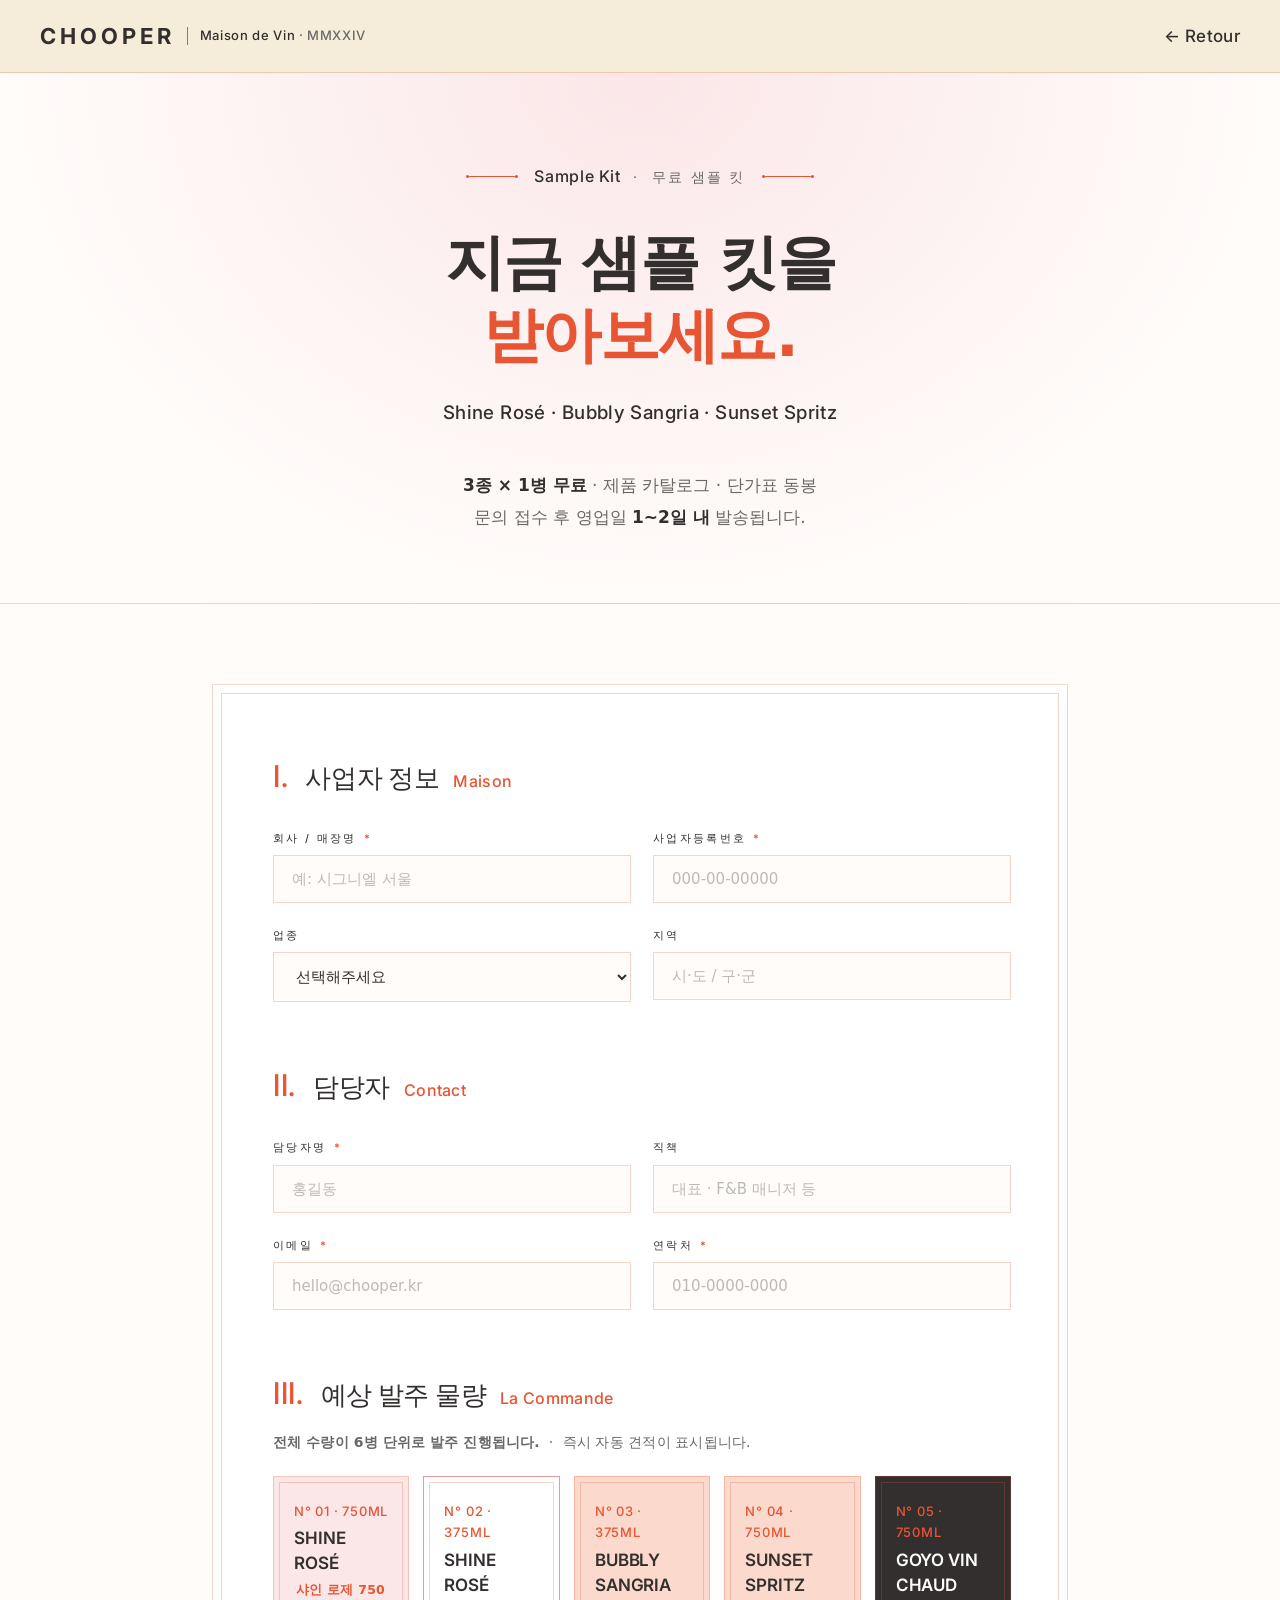
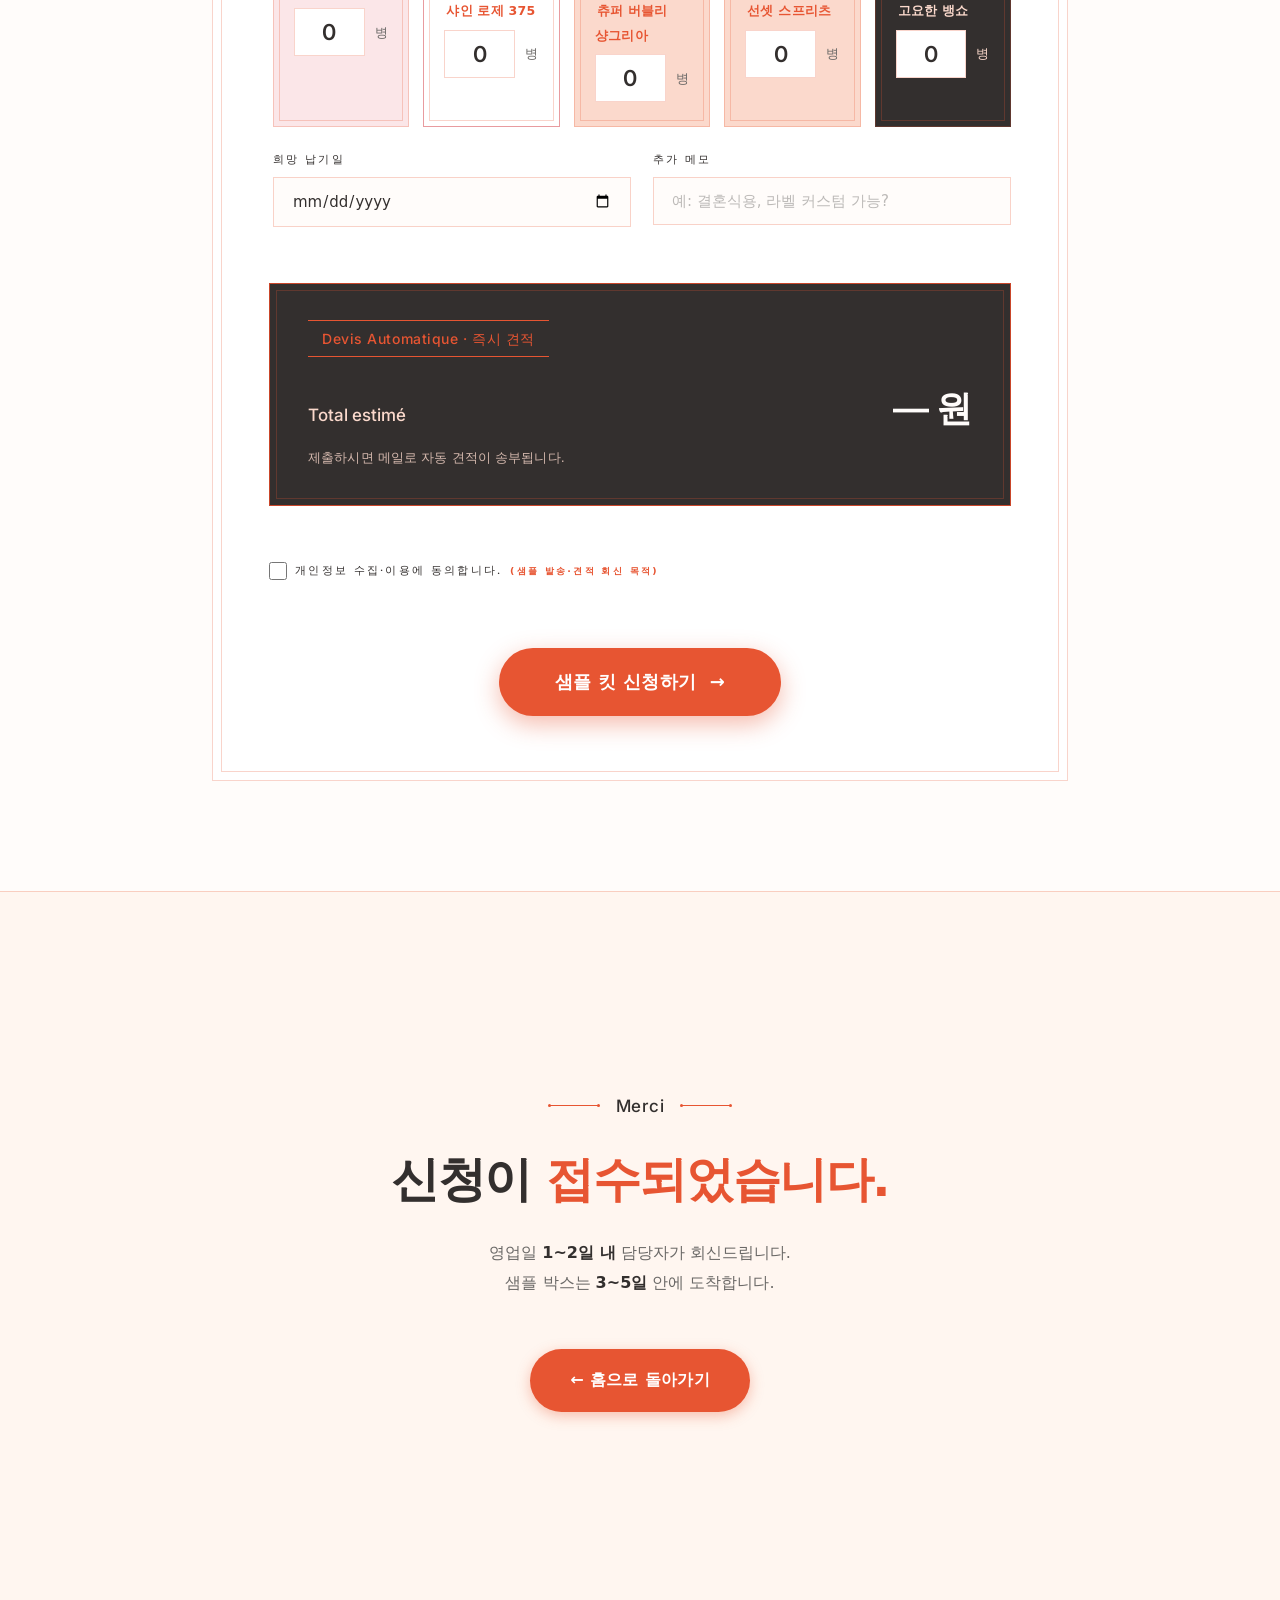
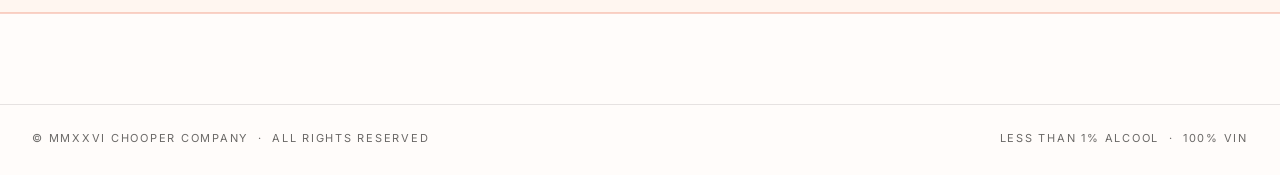
==== commit ffff037c: "feat: 이메일 choopermarket1@gmail.com + 6병 단위 발주 안내/검증 + 워딩 샘플 킷 - FormSubmit endpoint: sweetyworld0404" ====
--- a/inquiry.html
+++ b/inquiry.html
@@ -30,12 +30,12 @@
   <div class="container">
     <div class="hero-presenting">
       <span class="gold-rule"></span>
-      <span><i>Coffret Dégustation</i> &nbsp;·&nbsp; 무료 시음</span>
+      <span><i>Sample Kit</i> &nbsp;·&nbsp; 무료 샘플 킷</span>
       <span class="gold-rule"></span>
     </div>
     <h1 class="hero-h1">
-      지금 시음을<br>
-      <em>해보세요.</em>
+      지금 샘플 킷을<br>
+      <em>받아보세요.</em>
     </h1>
     <p class="hero-sub">
       <i>Shine Rosé · Bubbly Sangria · Sunset Spritz</i><br>
@@ -47,10 +47,10 @@
 
 <!-- FORM -->
 <section class="inq-form-wrap">
-  <form class="inq-form" action="https://formsubmit.co/sweetyworld0404@gmail.com" method="POST">
+  <form class="inq-form" action="https://formsubmit.co/choopermarket1@gmail.com" method="POST">
 
     <!-- FormSubmit 메타 설정 -->
-    <input type="hidden" name="_subject" value="[Maison Chooper] B2B 시음 신청">
+    <input type="hidden" name="_subject" value="[Maison Chooper] B2B 샘플 킷 신청">
     <input type="hidden" name="_template" value="table">
     <input type="hidden" name="_captcha" value="false">
     <input type="hidden" name="_next" value="https://localhost:3459/inquiry.html#thanks">
@@ -128,7 +128,7 @@
     <div class="fset">
       <span class="fset-num">III.</span>
       <h3 class="fset-h">예상 발주 물량 <span class="fset-sub"><i>La Commande</i></span></h3>
-      <p class="fset-help">대략으로 입력하셔도 됩니다. 즉시 자동 견적이 표시됩니다.</p>
+      <p class="fset-help"><b>전체 수량이 6병 단위로 발주 진행됩니다.</b> &nbsp;·&nbsp; 즉시 자동 견적이 표시됩니다.</p>
 
       <div class="qty-grid">
         <label class="qty-cell qty-rose">
@@ -214,7 +214,7 @@
 
     <!-- 제출 -->
     <button type="submit" class="btn-big inq-submit">
-      시음 신청하기 &nbsp;→
+      샘플 킷 신청하기 &nbsp;→
     </button>
 
   </form>
@@ -243,22 +243,39 @@
 </footer>
 
 <script>
-  // 자동 견적 · 상품별 단가는 data-price 속성에서 읽음
+  // 자동 견적 · 상품별 단가는 data-price 속성에서 읽음 · 6병 단위 발주 검증
   const qtyInputs = document.querySelectorAll('.qty-cell input[type="number"]');
   const out = document.querySelector('.est-val');
   const hiddenEst = document.querySelector('input[name="자동견적_원"]');
+  const estNote = document.querySelector('.est-note');
+  const baseNote = estNote ? estNote.textContent : '';
   function recalc() {
-    let sum = 0;
+    let sum = 0, totalQty = 0;
     qtyInputs.forEach(i => {
       const qty = parseInt(i.value, 10) || 0;
       const price = parseInt(i.dataset.price, 10) || 18000;
       sum += qty * price;
+      totalQty += qty;
     });
     const formatted = sum > 0 ? sum.toLocaleString('ko-KR') + ' 원' : '— 원';
     if (out) out.textContent = formatted;
     if (hiddenEst) hiddenEst.value = sum.toLocaleString('ko-KR') + ' 원';
+    // 6병 단위 안내
+    if (estNote) {
+      if (totalQty > 0 && totalQty % 6 !== 0) {
+        const next = Math.ceil(totalQty / 6) * 6;
+        estNote.innerHTML = `⚠ 총 ${totalQty}병 — <b>6병 단위 발주</b>이므로 ${next}병으로 조정해주세요. · 제출하시면 메일로 자동 견적이 송부됩니다.`;
+        estNote.style.color = '#E75532';
+      } else {
+        estNote.textContent = baseNote;
+        estNote.style.color = '';
+      }
+    }
   }
-  qtyInputs.forEach(i => i.addEventListener('input', recalc));
+  qtyInputs.forEach(i => {
+    i.setAttribute('step', '6');
+    i.addEventListener('input', recalc);
+  });
 </script>
 </body>
 </html>
--- a/styles.css
+++ b/styles.css
@@ -1555,20 +1555,17 @@
   mix-blend-mode: multiply;
 }
 .hero-photo figcaption {
-  position: absolute;
-  bottom: 26px;
-  left: 26px;
-  right: 26px;
-  z-index: 3;
+  position: static;            /* absolute → static: 영상 박스 아래로 흐름 (잘리지 않음) */
+  margin-top: 16px;
+  padding: 12px 4px 0;
   font-family: var(--kr);
   font-size: 12px;
-  color: var(--paper);
-  letter-spacing: 0.18em;
+  color: var(--bordeaux);
+  letter-spacing: 0.16em;
   text-transform: uppercase;
-  font-weight: 500;
-  padding-top: 10px;
-  border-top: 1px solid var(--champagne);
-  text-shadow: 0 1px 3px rgba(0, 0, 0, .5);
+  font-weight: 600;
+  border-top: 1px solid var(--line);
+  text-shadow: none;
 }
 .hero-photo figcaption i {
   font-family: var(--italic);
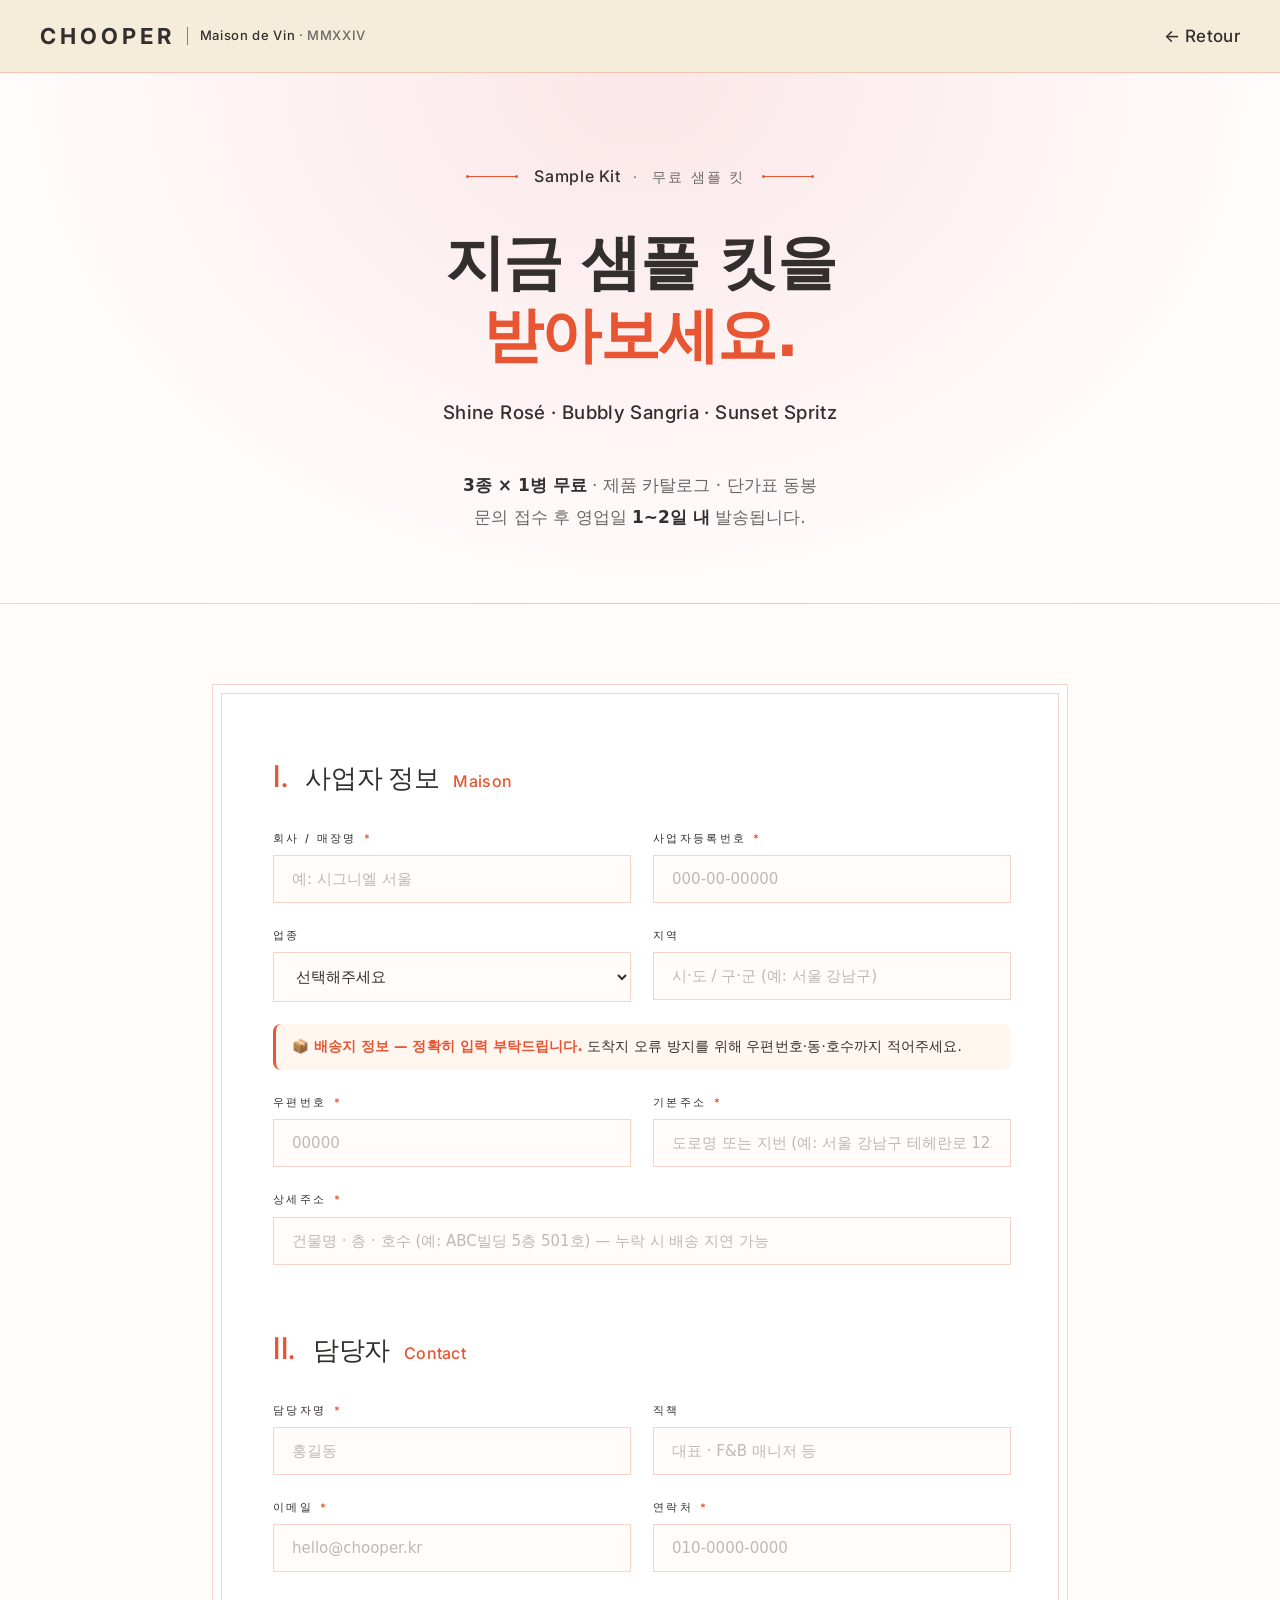
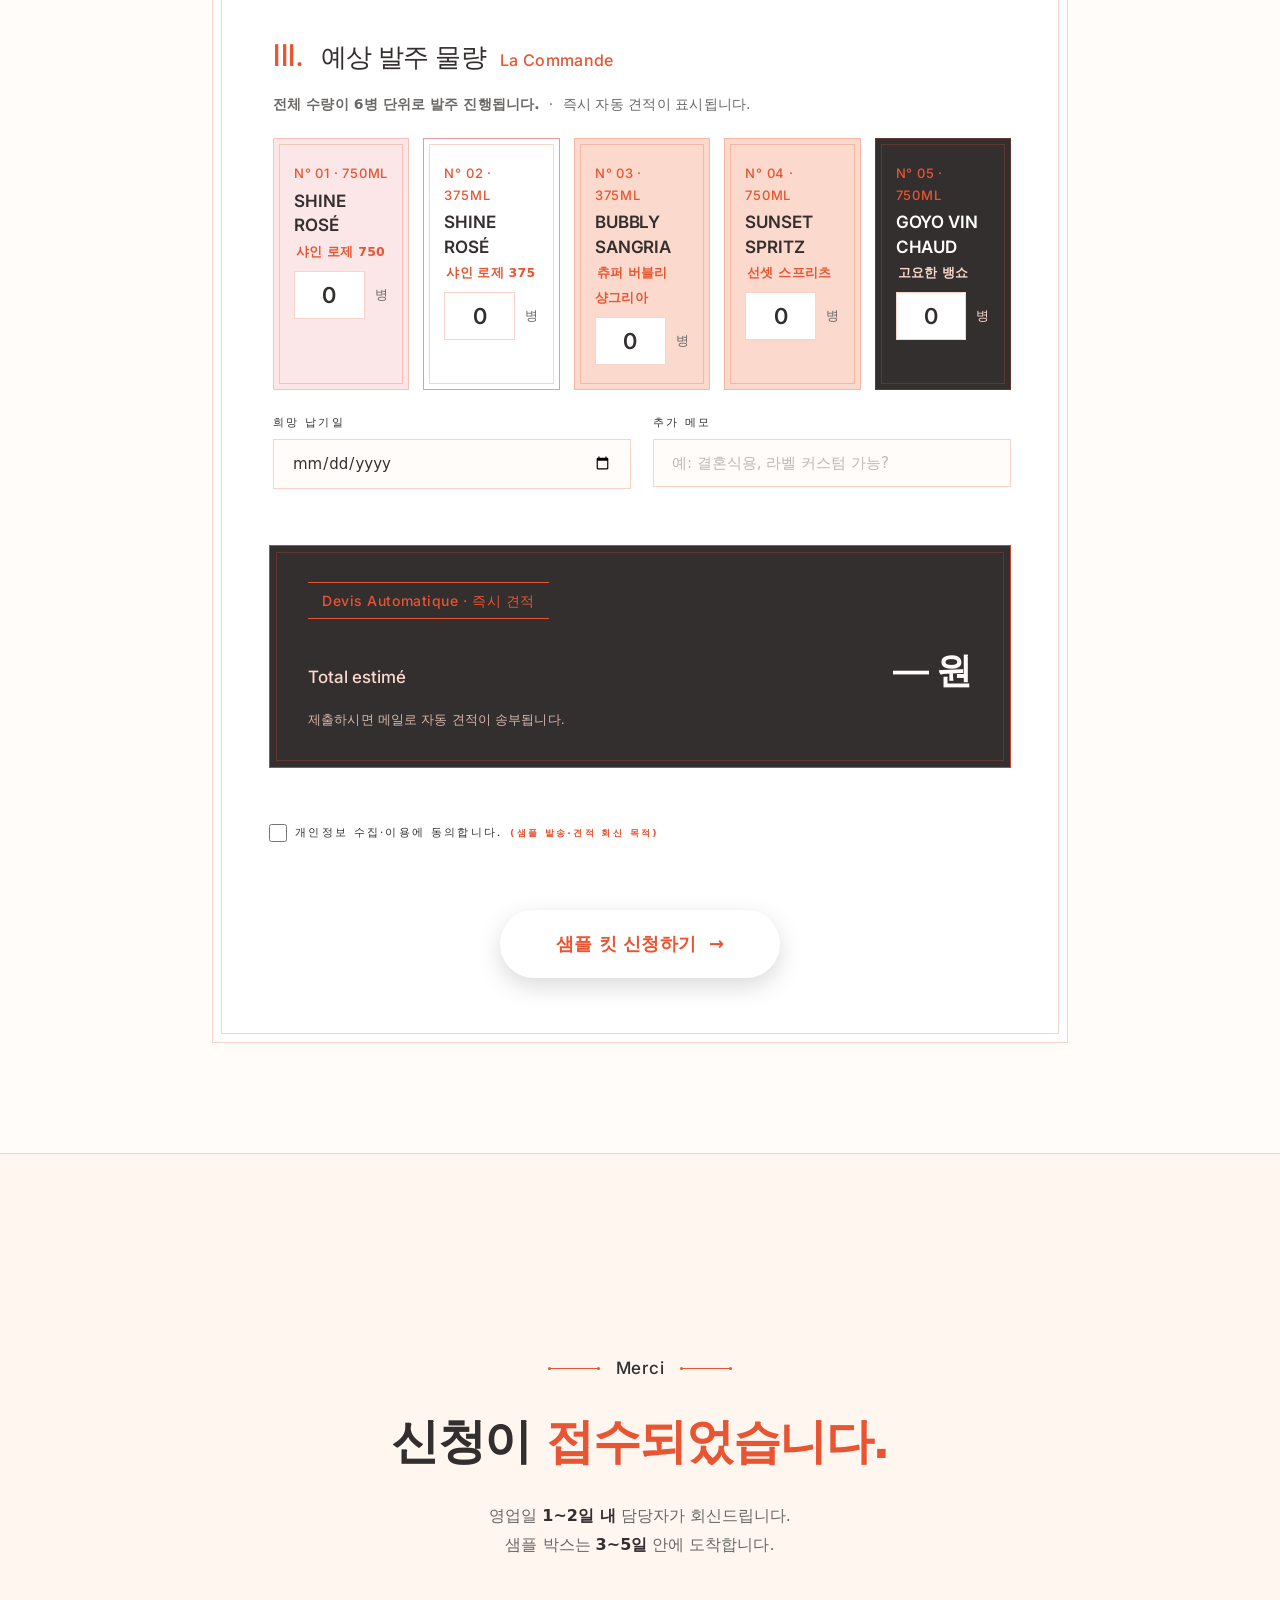
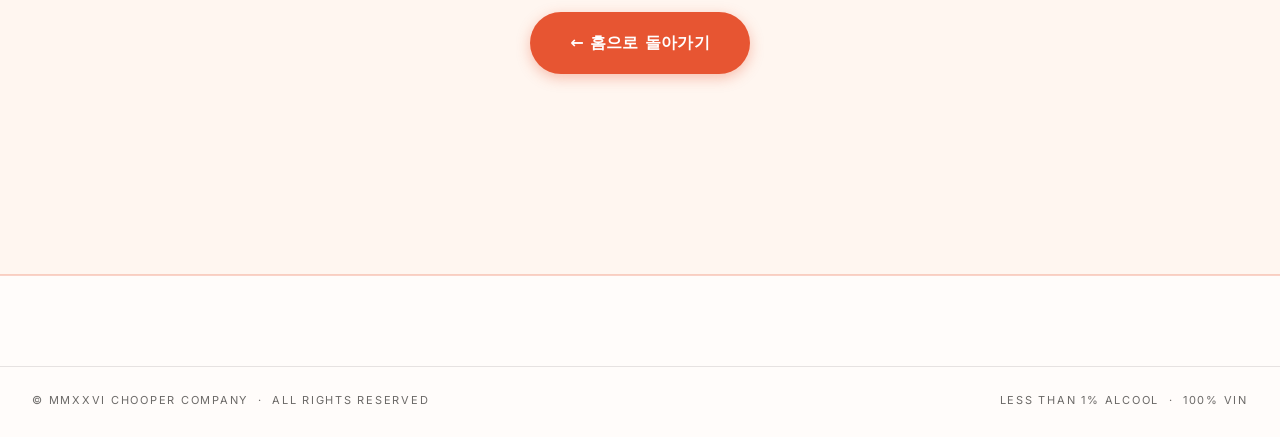
==== commit 3f822924: "feat(inquiry): 6병 총합 검증 + 배송지 주소 분리 (우편번호/기본/상세) 검증 로직 수정: - 각 카드 input은 step=1로 자유 입력 (1~99 어떤 값이든)" ====
--- a/inquiry.html
+++ b/inquiry.html
@@ -91,7 +91,27 @@
         </label>
         <label>
           <span>지역</span>
-          <input type="text" name="지역" placeholder="시·도 / 구·군" />
+          <input type="text" name="지역" placeholder="시·도 / 구·군 (예: 서울 강남구)" />
+        </label>
+      </div>
+
+      <p class="fset-help addr-help">📦 <b>배송지 정보 — 정확히 입력 부탁드립니다.</b> 도착지 오류 방지를 위해 우편번호·동·호수까지 적어주세요.</p>
+
+      <div class="frow">
+        <label>
+          <span>우편번호 <i>*</i></span>
+          <input type="text" name="우편번호" placeholder="00000" pattern="[0-9]{5}" maxlength="5" required />
+        </label>
+        <label>
+          <span>기본주소 <i>*</i></span>
+          <input type="text" name="기본주소" placeholder="도로명 또는 지번 (예: 서울 강남구 테헤란로 123)" required />
+        </label>
+      </div>
+
+      <div class="frow">
+        <label class="frow-full">
+          <span>상세주소 <i>*</i></span>
+          <input type="text" name="상세주소" placeholder="건물명 · 층 · 호수 (예: ABC빌딩 5층 501호) — 누락 시 배송 지연 가능" required />
         </label>
       </div>
     </div>
@@ -243,12 +263,13 @@
 </footer>
 
 <script>
-  // 자동 견적 · 상품별 단가는 data-price 속성에서 읽음 · 6병 단위 발주 검증
+  // 자동 견적 · 각 카드 자유 입력 · 전체 합계만 6병 단위 검증
   const qtyInputs = document.querySelectorAll('.qty-cell input[type="number"]');
   const out = document.querySelector('.est-val');
   const hiddenEst = document.querySelector('input[name="자동견적_원"]');
   const estNote = document.querySelector('.est-note');
-  const baseNote = estNote ? estNote.textContent : '';
+  const submitBtn = document.querySelector('.inq-submit');
+  const baseNote = '제출하시면 메일로 자동 견적이 송부됩니다.';
   function recalc() {
     let sum = 0, totalQty = 0;
     qtyInputs.forEach(i => {
@@ -260,20 +281,28 @@
     const formatted = sum > 0 ? sum.toLocaleString('ko-KR') + ' 원' : '— 원';
     if (out) out.textContent = formatted;
     if (hiddenEst) hiddenEst.value = sum.toLocaleString('ko-KR') + ' 원';
-    // 6병 단위 안내
+    // 전체 총합 6병 단위 검증
     if (estNote) {
-      if (totalQty > 0 && totalQty % 6 !== 0) {
-        const next = Math.ceil(totalQty / 6) * 6;
-        estNote.innerHTML = `⚠ 총 ${totalQty}병 — <b>6병 단위 발주</b>이므로 ${next}병으로 조정해주세요. · 제출하시면 메일로 자동 견적이 송부됩니다.`;
-        estNote.style.color = '#E75532';
-      } else {
+      if (totalQty === 0) {
         estNote.textContent = baseNote;
         estNote.style.color = '';
+        if (submitBtn) submitBtn.disabled = false;
+      } else if (totalQty % 6 !== 0) {
+        const lower = Math.floor(totalQty / 6) * 6;
+        const upper = Math.ceil(totalQty / 6) * 6;
+        estNote.innerHTML = `⚠ 총 <b>${totalQty}병</b> — 발주는 <b>6병 단위</b>로 진행됩니다. <b>${lower}병</b> 또는 <b>${upper}병</b>으로 조정해주세요.`;
+        estNote.style.color = '#E75532';
+        if (submitBtn) submitBtn.disabled = true;
+      } else {
+        estNote.innerHTML = `✓ 총 <b>${totalQty}병</b> · ${baseNote}`;
+        estNote.style.color = '#157513';
+        if (submitBtn) submitBtn.disabled = false;
       }
     }
   }
   qtyInputs.forEach(i => {
-    i.setAttribute('step', '6');
+    i.setAttribute('step', '1');     /* 각 카드 자유 입력 */
+    i.setAttribute('min', '0');
     i.addEventListener('input', recalc);
   });
 </script>
--- a/styles.css
+++ b/styles.css
@@ -1189,20 +1189,12 @@
 
 /* ─────────── CTA ─────────── */
 .cta {
-  background: var(--bordeaux);
-  color: var(--ivory);
+  background: var(--terracotta);
+  color: #fff;
   text-align: center;
   position: relative;
 }
-.cta::before, .cta::after {
-  content: '';
-  position: absolute; left: 0; right: 0;
-  height: 1px;
-  background: var(--champagne);
-  opacity: .35;
-}
-.cta::before { top: 8px; }
-.cta::after  { bottom: 8px; }
+.cta::before, .cta::after { display: none; }
 .cta-inner { max-width: 800px; margin: 0 auto; padding: 0 32px; }
 .cta-marquee {
   display: flex;
@@ -1211,7 +1203,14 @@
   gap: 20px;
   font-family: var(--italic);
   font-style: normal;
-  font-size: 17px;
+  font-size: 14px;
+  font-weight: 600;
+  letter-spacing: 0.16em;
+  text-transform: uppercase;
+  color: rgba(255, 255, 255, .9);
+  margin-bottom: 24px;
+  --font-size-overflow: 17px;
+  font-size: 14px !important;
   color: var(--champagne);
   letter-spacing: 0.04em;
   margin-bottom: 24px;
@@ -1229,40 +1228,44 @@
   font-family: var(--kr);
   font-style: normal;
   font-weight: 900;
-  color: var(--champagne);
+  color: #fff;
+  text-decoration: underline;
+  text-decoration-thickness: 3px;
+  text-underline-offset: 6px;
   letter-spacing: -0.03em;
 }
 .cta-sub {
   font-size: 16px;
-  font-weight: 400;
+  font-weight: 500;
   line-height: 1.85;
-  color: var(--champagne-soft);
+  color: rgba(255, 255, 255, .9);
   margin-bottom: 44px;
 }
-.cta-sub b { font-weight: 600; color: var(--ivory); }
+.cta-sub b { font-weight: 700; color: #fff; }
 
 .btn-big {
   position: relative;
   display: inline-flex;
   align-items: center;
   justify-content: center;
-  background: var(--terracotta);
-  color: #fff;
-  font-family: var(--kr);
-  font-weight: 700;
+  background: #fff;
+  color: var(--terracotta);
+  font-family: var(--kr);
+  font-weight: 800;
   font-size: 18px;
-  letter-spacing: 0.02em;
+  letter-spacing: 0.01em;
   padding: 22px 56px;
   border-radius: 100px;
   border: none;
-  box-shadow: 0 8px 24px rgba(231, 85, 50, .4);
+  box-shadow: 0 8px 24px rgba(0, 0, 0, .15);
   transition: background .3s var(--ease), transform .25s, box-shadow .25s;
   cursor: pointer;
 }
 .btn-big:hover {
-  background: var(--gold-leaf);
+  background: var(--noir);
+  color: #fff;
   transform: translateY(-3px);
-  box-shadow: 0 12px 30px rgba(231, 85, 50, .55);
+  box-shadow: 0 12px 30px rgba(0, 0, 0, .3);
 }
 .btn-big:active { transform: translateY(-1px); }
 
@@ -1271,7 +1274,7 @@
   font-style: normal;
   font-size: 15px;
   font-weight: 500;
-  color: var(--champagne-soft);
+  color: rgba(255, 255, 255, .85);
   margin-top: 36px;
   letter-spacing: 0.06em;
 }
@@ -1667,6 +1670,194 @@
 }
 
 /* ═══════════════════════════════════════════════
+   REVIEWS · 거래처 후기 4명 (본가 톤)
+   ═══════════════════════════════════════════════ */
+.reviews {
+  background: var(--rose-soft);
+  text-align: center;
+}
+.review-grid {
+  display: grid;
+  grid-template-columns: repeat(4, 1fr);
+  gap: 22px;
+  margin-top: 60px;
+  text-align: left;
+}
+.review-card {
+  background: var(--paper);
+  border-radius: 20px;
+  padding: 22px;
+  border: 1px solid var(--line);
+  box-shadow: 0 4px 14px rgba(51, 47, 46, .06);
+  display: flex;
+  flex-direction: column;
+  gap: 14px;
+  transition: transform .3s var(--ease), box-shadow .3s;
+}
+.review-card:hover { transform: translateY(-6px); box-shadow: 0 14px 28px rgba(231, 85, 50, .15); }
+.review-photo {
+  height: 180px;
+  border-radius: 14px;
+  overflow: hidden;
+}
+.review-photo img {
+  width: 100%; height: 100%;
+  object-fit: cover;
+  display: block;
+  filter: contrast(1.08) saturate(1.05);
+}
+.review-role {
+  font-family: var(--sans);
+  font-size: 11px;
+  font-weight: 600;
+  letter-spacing: 0.18em;
+  text-transform: uppercase;
+  color: var(--terracotta);
+}
+.review-text {
+  font-family: var(--kr);
+  font-size: 14px;
+  line-height: 1.7;
+  color: var(--bordeaux);
+  font-weight: 500;
+}
+
+/* ═══════════════════════════════════════════════
+   WITH CHOOPER · 이런 고객 5명 (다크 배경)
+   ═══════════════════════════════════════════════ */
+.with-chooper {
+  background: var(--bordeaux);
+  color: var(--paper);
+  text-align: center;
+}
+.with-chooper .chapter-mark { color: var(--champagne); }
+.with-chooper .h2 { color: var(--paper); }
+.with-chooper .h2 em { color: var(--terracotta); }
+.wc-sub {
+  display: block;
+  font-size: 0.72em;
+  font-weight: 500;
+  color: var(--champagne-soft);
+  margin-top: 10px;
+  letter-spacing: -0.01em;
+}
+.wc-grid {
+  display: grid;
+  grid-template-columns: repeat(5, 1fr);
+  gap: 16px;
+  margin-top: 60px;
+  text-align: left;
+}
+.wc-card {
+  background: rgba(255, 255, 255, .04);
+  border-radius: 16px;
+  overflow: hidden;
+  border: 1px solid rgba(231, 85, 50, .2);
+  transition: transform .3s var(--ease), border-color .3s;
+  margin: 0;
+}
+.wc-card:hover { transform: translateY(-6px); border-color: var(--terracotta); }
+.wc-photo {
+  aspect-ratio: 4 / 3;
+  overflow: hidden;
+}
+.wc-photo img {
+  width: 100%; height: 100%;
+  object-fit: cover;
+  display: block;
+  filter: grayscale(0.3) contrast(1.1);
+  transition: filter .4s, transform .5s var(--ease);
+}
+.wc-card:hover .wc-photo img { filter: grayscale(0) contrast(1.15); transform: scale(1.06); }
+.wc-card figcaption {
+  padding: 14px 16px;
+  font-family: var(--kr);
+  font-size: 14px;
+  font-weight: 600;
+  color: var(--paper);
+  text-align: center;
+}
+.wc-foot {
+  margin-top: 44px;
+  font-family: var(--kr);
+  font-size: 18px;
+  font-weight: 700;
+  color: var(--champagne);
+  text-align: center;
+}
+.wc-foot em {
+  font-style: normal;
+  color: var(--terracotta);
+  font-weight: 800;
+}
+
+/* ═══════════════════════════════════════════════
+   FAQ · accordion
+   ═══════════════════════════════════════════════ */
+.faq { background: var(--ivory); text-align: center; }
+.faq-list {
+  max-width: 800px;
+  margin: 60px auto 0;
+  text-align: left;
+}
+.faq-item {
+  background: var(--paper);
+  border: 1px solid var(--line);
+  border-radius: 16px;
+  margin-bottom: 12px;
+  overflow: hidden;
+  transition: border-color .25s, box-shadow .25s;
+}
+.faq-item[open] {
+  border-color: var(--terracotta);
+  box-shadow: 0 6px 16px rgba(231, 85, 50, .12);
+}
+.faq-item summary {
+  list-style: none;
+  cursor: pointer;
+  padding: 22px 26px;
+  display: flex;
+  justify-content: space-between;
+  align-items: center;
+  gap: 16px;
+  font-family: var(--kr);
+  font-size: 16px;
+  font-weight: 600;
+  color: var(--bordeaux);
+  transition: color .2s;
+}
+.faq-item summary::-webkit-details-marker { display: none; }
+.faq-item summary:hover { color: var(--terracotta); }
+.faq-q { flex: 1; }
+.faq-mark {
+  width: 28px;
+  height: 28px;
+  display: inline-flex;
+  align-items: center;
+  justify-content: center;
+  border-radius: 50%;
+  background: var(--cream);
+  color: var(--terracotta);
+  font-weight: 700;
+  font-size: 18px;
+  transition: transform .3s var(--ease), background .25s;
+  flex-shrink: 0;
+}
+.faq-item[open] .faq-mark {
+  transform: rotate(45deg);
+  background: var(--terracotta);
+  color: #fff;
+}
+.faq-item p {
+  padding: 0 26px 22px;
+  margin: 0;
+  font-family: var(--kr);
+  font-size: 14.5px;
+  line-height: 1.78;
+  color: var(--ink-soft);
+}
+
+/* ═══════════════════════════════════════════════
    QUOTE · 배경 사진 with 럭셔리 오버레이
    ═══════════════════════════════════════════════ */
 .quote { position: relative; overflow: hidden; }
@@ -1711,6 +1902,10 @@
   .gal-tall { grid-row: span 1; }
   .gal-wide { grid-column: span 2; }
 
+  .review-grid { grid-template-columns: repeat(2, 1fr); gap: 16px; }
+  .wc-grid { grid-template-columns: repeat(2, 1fr); gap: 14px; }
+  .faq-item summary { padding: 18px 20px; font-size: 15px; }
+
   .hero-tickers { grid-template-columns: repeat(2, 1fr); }
   .tk { border-right: none; border-bottom: 1px solid var(--line-gold); }
   .tk:nth-child(3), .tk:nth-child(4) { border-bottom: none; }
--- a/inquiry.css
+++ b/inquiry.css
@@ -122,6 +122,20 @@
   gap: 22px;
   margin-top: 24px;
 }
+.frow-full {
+  grid-column: 1 / -1;
+}
+.addr-help {
+  margin-top: 22px;
+  padding: 12px 16px;
+  background: #FFF6F0;
+  border-left: 3px solid #E75532;
+  border-radius: 8px;
+  font-size: 13.5px;
+  color: #332F2E;
+  line-height: 1.6;
+}
+.addr-help b { color: #E75532; font-weight: 700; }
 
 .inq-form label {
   display: flex;
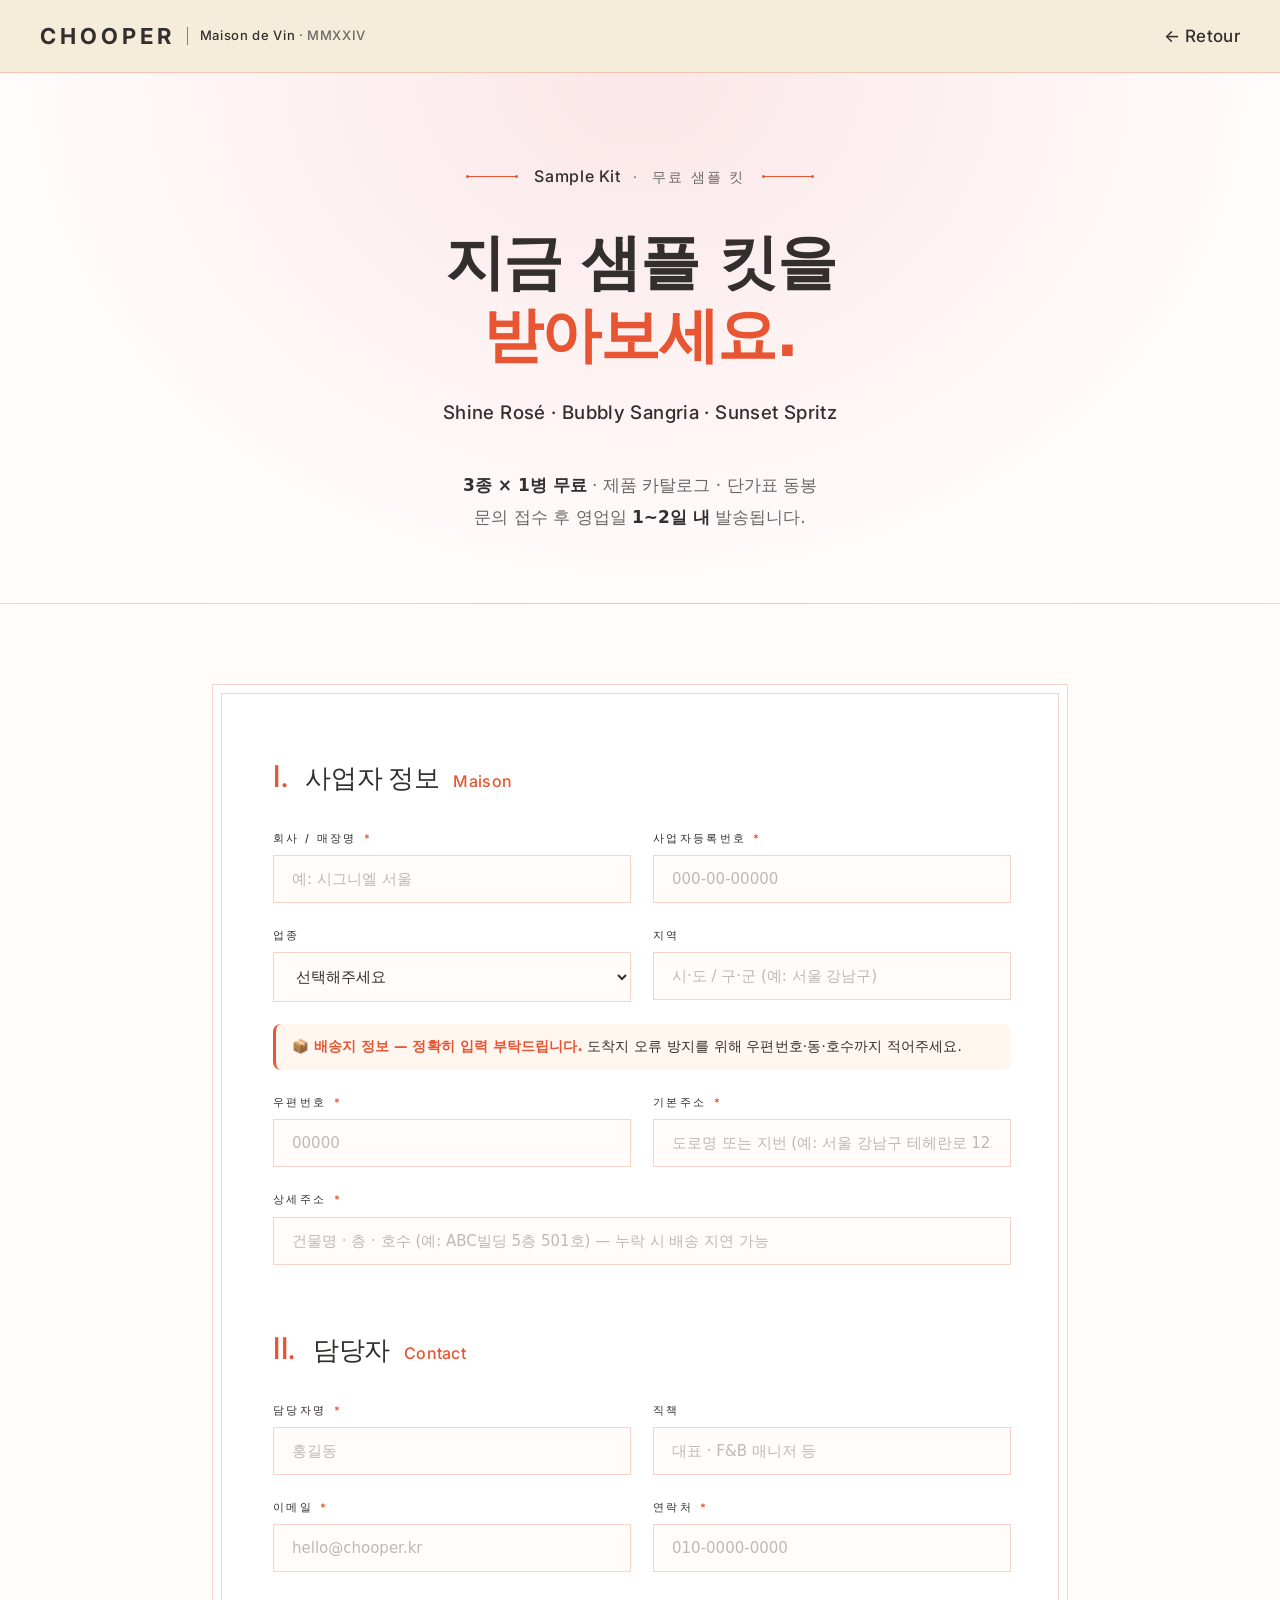
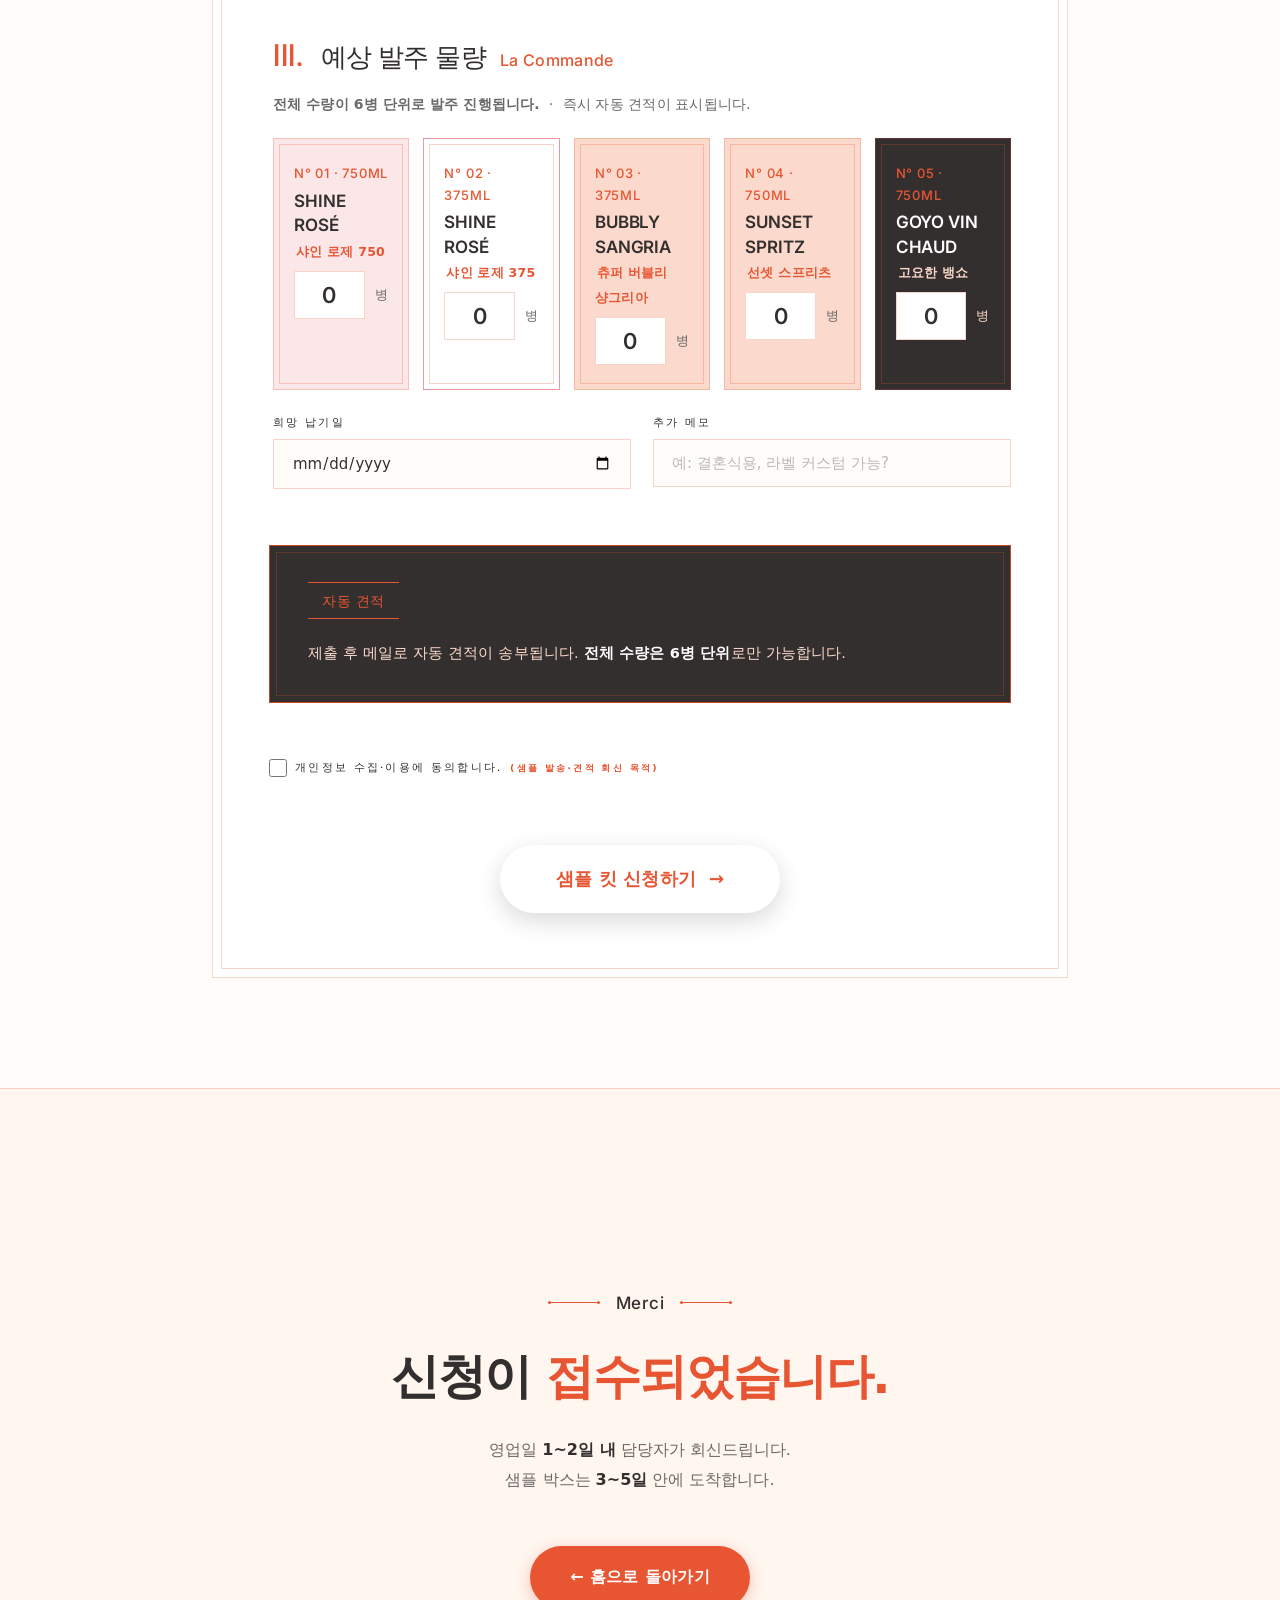
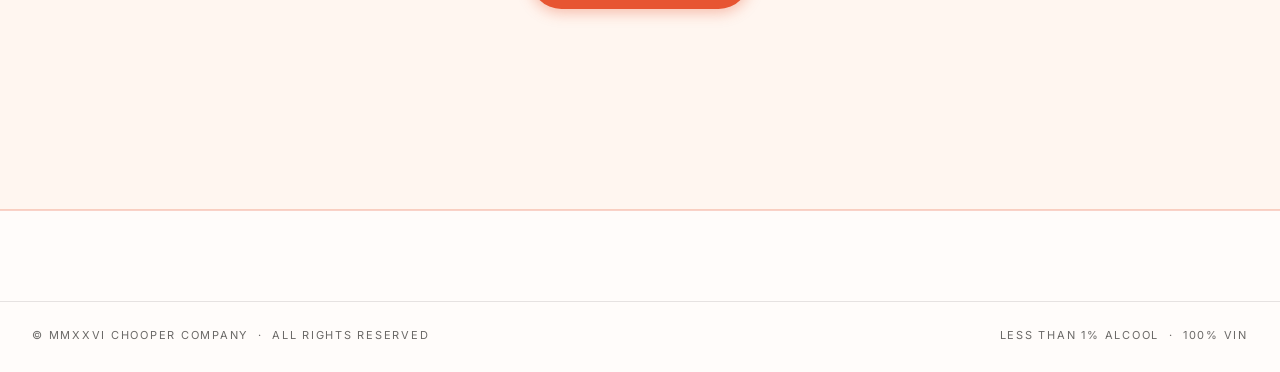
==== commit 80ab7248: "fix(inquiry): 견적가 화면 숨김 + 6병 단위 submit 강제 차단 - 견적 박스 'Total estimé — 원' 숫자 노출 완전 제거 - hidden field로만" ====
--- a/inquiry.html
+++ b/inquiry.html
@@ -215,15 +215,12 @@
       </div>
     </div>
 
-    <!-- 자동 견적 -->
+    <!-- 자동 견적 (화면 노출 X · hidden 값만 메일에 포함) -->
     <div class="estimate">
-      <span class="est-kicker"><i>Devis Automatique</i> · 즉시 견적</span>
-      <div class="est-row">
-        <span class="est-label">Total estimé</span>
-        <span class="est-val">— 원</span>
-      </div>
+      <span class="est-kicker">자동 견적</span>
+      <p class="est-note" id="est-status">제출 후 메일로 자동 견적이 송부됩니다. <b>전체 수량은 6병 단위</b>로만 가능합니다.</p>
       <input type="hidden" name="자동견적_원" value="0">
-      <p class="est-note">제출하시면 메일로 자동 견적이 송부됩니다.</p>
+      <input type="hidden" name="총_병수" value="0">
     </div>
 
     <!-- 동의 -->
@@ -263,14 +260,16 @@
 </footer>
 
 <script>
-  // 자동 견적 · 각 카드 자유 입력 · 전체 합계만 6병 단위 검증
-  const qtyInputs = document.querySelectorAll('.qty-cell input[type="number"]');
-  const out = document.querySelector('.est-val');
-  const hiddenEst = document.querySelector('input[name="자동견적_원"]');
-  const estNote = document.querySelector('.est-note');
-  const submitBtn = document.querySelector('.inq-submit');
-  const baseNote = '제출하시면 메일로 자동 견적이 송부됩니다.';
-  function recalc() {
+  // 견적은 화면에 노출 X · hidden 값만 메일에 포함 · 6병 단위 강제 검증
+  const form        = document.querySelector('.inq-form');
+  const qtyInputs   = document.querySelectorAll('.qty-cell input[type="number"]');
+  const hiddenEst   = document.querySelector('input[name="자동견적_원"]');
+  const hiddenQty   = document.querySelector('input[name="총_병수"]');
+  const estNote     = document.getElementById('est-status');
+  const submitBtn   = document.querySelector('.inq-submit');
+  const baseNote    = '제출 후 메일로 자동 견적이 송부됩니다. <b>전체 수량은 6병 단위</b>로만 가능합니다.';
+
+  function compute() {
     let sum = 0, totalQty = 0;
     qtyInputs.forEach(i => {
       const qty = parseInt(i.value, 10) || 0;
@@ -278,32 +277,56 @@
       sum += qty * price;
       totalQty += qty;
     });
-    const formatted = sum > 0 ? sum.toLocaleString('ko-KR') + ' 원' : '— 원';
-    if (out) out.textContent = formatted;
-    if (hiddenEst) hiddenEst.value = sum.toLocaleString('ko-KR') + ' 원';
-    // 전체 총합 6병 단위 검증
-    if (estNote) {
-      if (totalQty === 0) {
-        estNote.textContent = baseNote;
-        estNote.style.color = '';
-        if (submitBtn) submitBtn.disabled = false;
-      } else if (totalQty % 6 !== 0) {
-        const lower = Math.floor(totalQty / 6) * 6;
-        const upper = Math.ceil(totalQty / 6) * 6;
-        estNote.innerHTML = `⚠ 총 <b>${totalQty}병</b> — 발주는 <b>6병 단위</b>로 진행됩니다. <b>${lower}병</b> 또는 <b>${upper}병</b>으로 조정해주세요.`;
-        estNote.style.color = '#E75532';
-        if (submitBtn) submitBtn.disabled = true;
-      } else {
-        estNote.innerHTML = `✓ 총 <b>${totalQty}병</b> · ${baseNote}`;
-        estNote.style.color = '#157513';
-        if (submitBtn) submitBtn.disabled = false;
-      }
+    return { sum, totalQty };
+  }
+
+  function update() {
+    const { sum, totalQty } = compute();
+    // hidden field에만 값 저장 (메일에 포함됨, 화면에는 노출 X)
+    if (hiddenEst) hiddenEst.value = sum > 0 ? sum.toLocaleString('ko-KR') + ' 원' : '0 원';
+    if (hiddenQty) hiddenQty.value = totalQty;
+
+    // 6병 단위 상태 안내 (가격은 안 보임)
+    if (!estNote) return;
+    if (totalQty === 0) {
+      estNote.innerHTML = baseNote;
+      estNote.style.color = '';
+      submitBtn?.classList.remove('disabled');
+    } else if (totalQty % 6 !== 0) {
+      const lower = Math.floor(totalQty / 6) * 6;
+      const upper = Math.ceil(totalQty / 6) * 6;
+      estNote.innerHTML = `⚠ 총 <b>${totalQty}병</b> — 발주는 <b>6병 단위</b>로만 가능합니다. <b>${lower}병</b> 또는 <b>${upper}병</b>으로 조정해주세요.`;
+      estNote.style.color = '#E75532';
+      submitBtn?.classList.add('disabled');
+    } else {
+      estNote.innerHTML = `✓ 총 <b>${totalQty}병</b> — 6병 단위 OK. 신청 가능합니다.`;
+      estNote.style.color = '#157513';
+      submitBtn?.classList.remove('disabled');
     }
   }
+
   qtyInputs.forEach(i => {
-    i.setAttribute('step', '1');     /* 각 카드 자유 입력 */
+    i.setAttribute('step', '1');
     i.setAttribute('min', '0');
-    i.addEventListener('input', recalc);
+    i.addEventListener('input', update);
+  });
+
+  // 제출 시 강제 검증 — 6 배수 아니면 차단
+  form?.addEventListener('submit', e => {
+    const { totalQty } = compute();
+    if (totalQty === 0) {
+      e.preventDefault();
+      alert('주문 수량을 입력해주세요.');
+      document.querySelector('.qty-cell input')?.focus();
+      return;
+    }
+    if (totalQty % 6 !== 0) {
+      e.preventDefault();
+      const lower = Math.floor(totalQty / 6) * 6;
+      const upper = Math.ceil(totalQty / 6) * 6;
+      alert(`총 ${totalQty}병 — 발주는 6병 단위로만 가능합니다.\n${lower}병 또는 ${upper}병으로 조정해주세요.`);
+      document.querySelector('.estimate')?.scrollIntoView({behavior:'smooth', block:'center'});
+    }
   });
 </script>
 </body>
--- a/inquiry.css
+++ b/inquiry.css
@@ -351,11 +351,21 @@
 .est-note {
   font-family: var(--kr);
   font-style: normal;
-  font-size: 12.5px;
+  font-size: 14.5px;
   color: var(--champagne-soft);
-  opacity: .8;
   margin: 0;
   letter-spacing: 0.01em;
+  line-height: 1.7;
+  font-weight: 500;
+}
+.est-note b { color: #fff; font-weight: 700; }
+
+/* 제출 버튼 disabled 시각화 */
+.inq-submit.disabled {
+  opacity: .4;
+  pointer-events: none;
+  cursor: not-allowed;
+  filter: grayscale(0.4);
 }
 
 /* CONSENT */
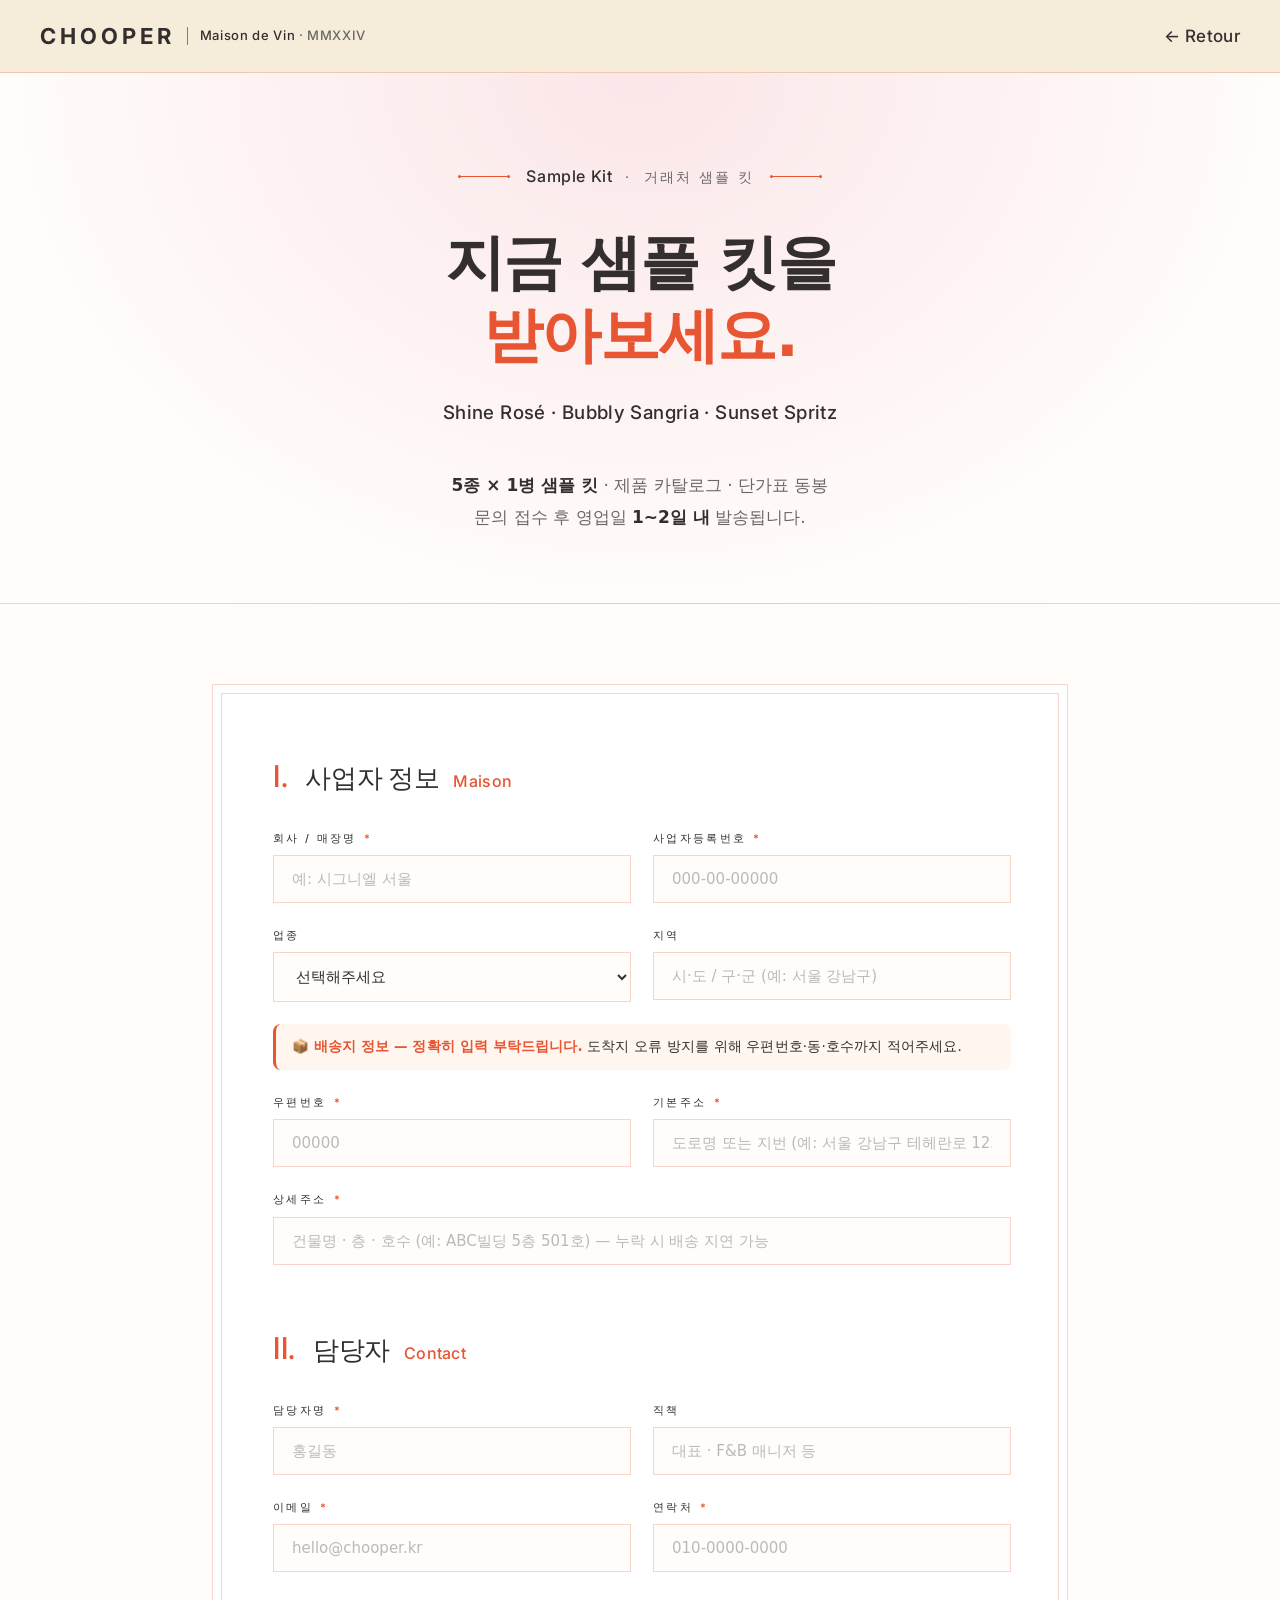
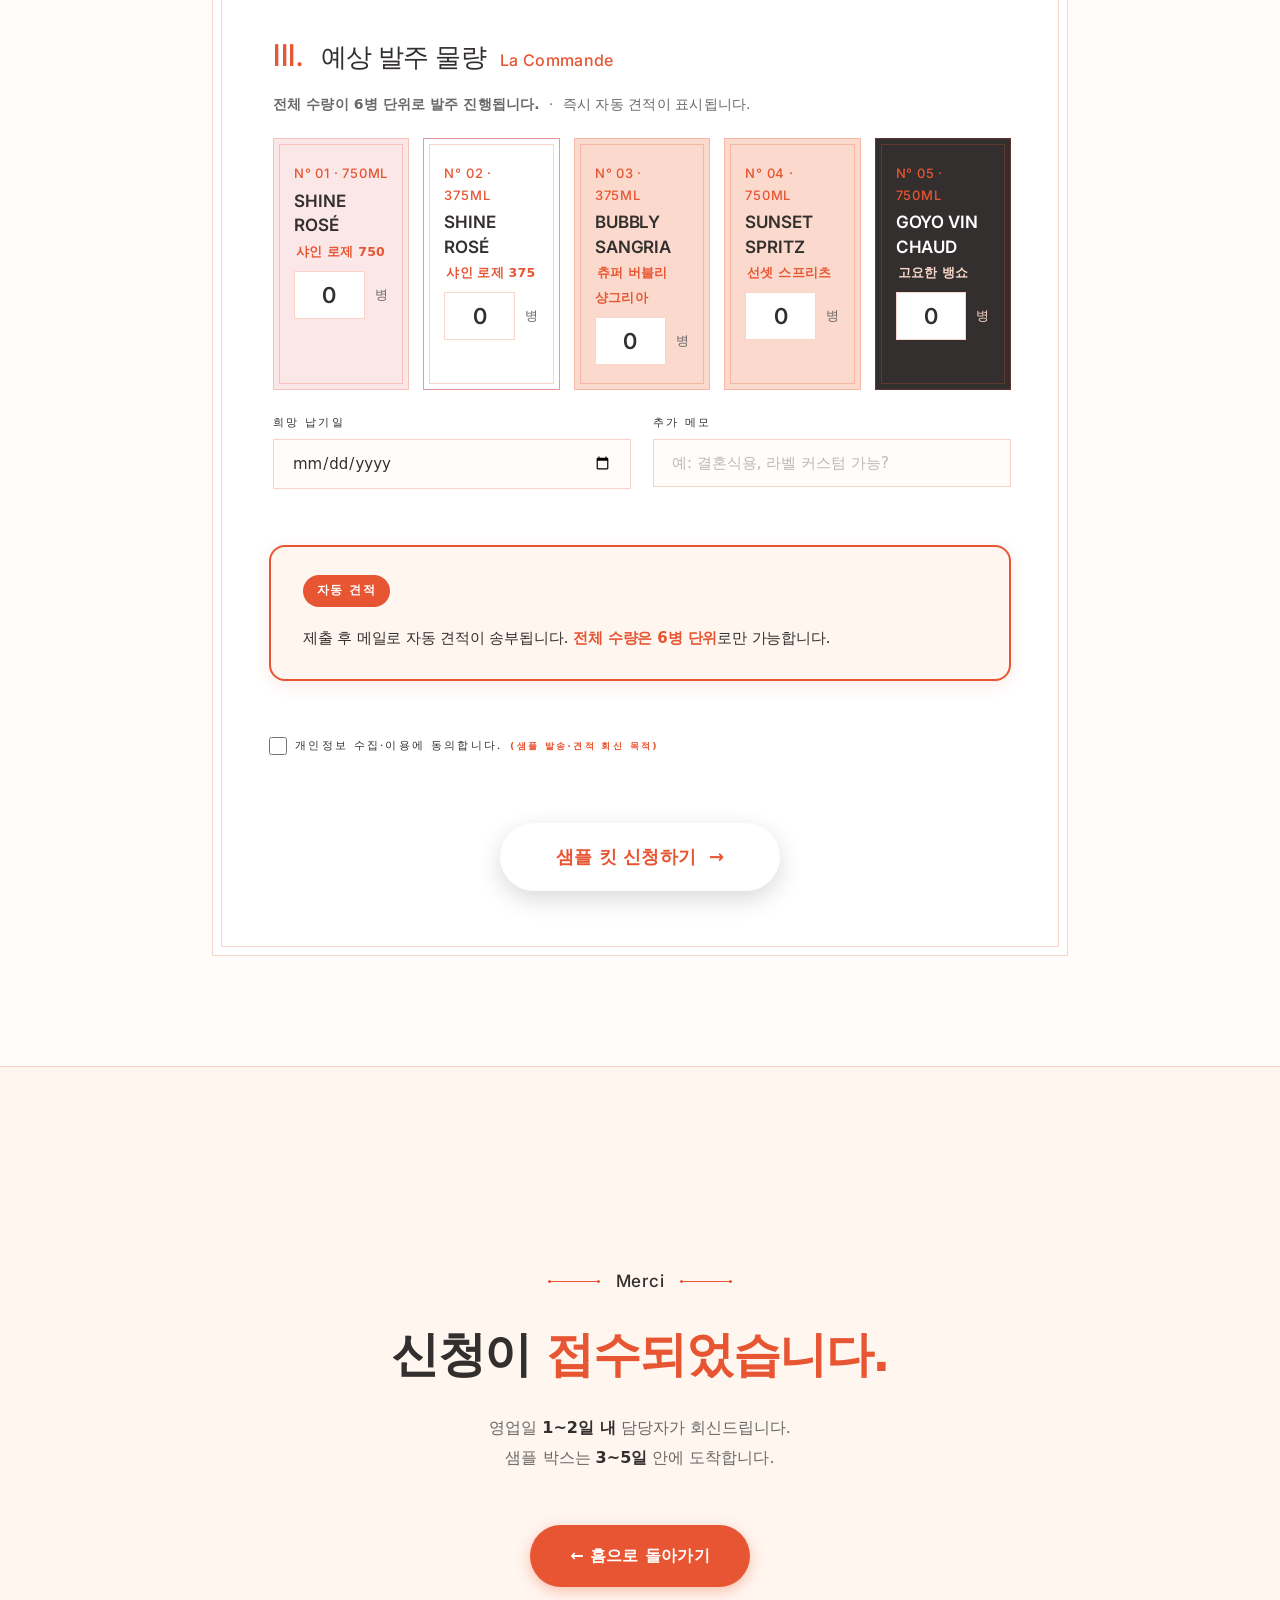
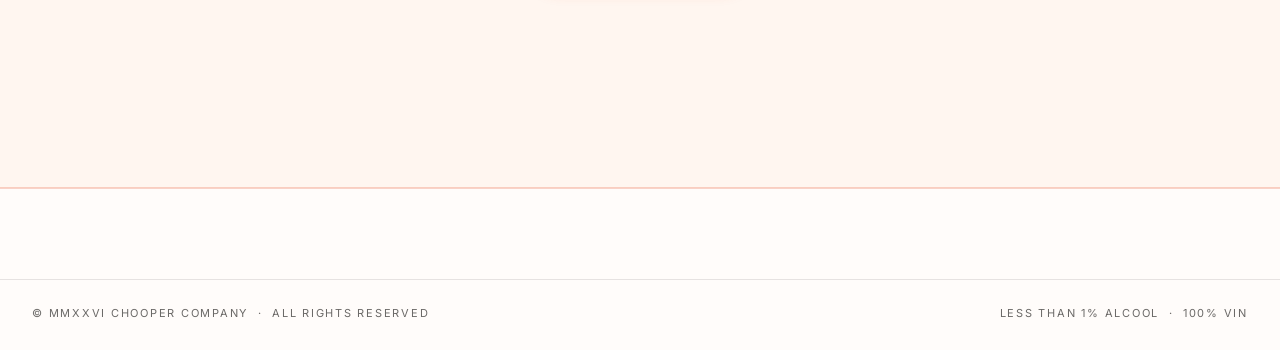
==== commit 9d53b341: "fix: '무료' 워딩 완전 제거 — 모든 위치에서 삭제 - '무료 샘플 킷 신청' → '샘플 킷 신청' (Hero btn-primary x2, CTA btn-big) - '3종 " ====
--- a/inquiry.html
+++ b/inquiry.html
@@ -4,7 +4,7 @@
 <meta charset="UTF-8" />
 <meta name="viewport" content="width=device-width, initial-scale=1.0" />
 <title>샘플 신청 · 츄퍼 맨정신 클럽 🍷</title>
-<meta name="description" content="3종 × 1병 무료 샘플. 영업일 1~2일 내 발송." />
+<meta name="description" content="5종 × 1병 샘플 킷. 영업일 1~2일 내 발송." />
 <link rel="preconnect" href="https://fonts.googleapis.com">
 <link rel="preconnect" href="https://fonts.gstatic.com" crossorigin>
 <link href="https://fonts.googleapis.com/css2?family=Inter:wght@400;500;600;700;800;900&family=Pretendard:wght@300;400;500;600;700;800;900&display=swap" rel="stylesheet">
@@ -30,7 +30,7 @@
   <div class="container">
     <div class="hero-presenting">
       <span class="gold-rule"></span>
-      <span><i>Sample Kit</i> &nbsp;·&nbsp; 무료 샘플 킷</span>
+      <span><i>Sample Kit</i> &nbsp;·&nbsp; 거래처 샘플 킷</span>
       <span class="gold-rule"></span>
     </div>
     <h1 class="hero-h1">
@@ -39,7 +39,7 @@
     </h1>
     <p class="hero-sub">
       <i>Shine Rosé · Bubbly Sangria · Sunset Spritz</i><br>
-      <b>3종 × 1병 무료</b> · 제품 카탈로그 · 단가표 동봉<br>
+      <b>5종 × 1병 샘플 킷</b> · 제품 카탈로그 · 단가표 동봉<br>
       문의 접수 후 영업일 <b>1~2일 내</b> 발송됩니다.
     </p>
   </div>
--- a/inquiry.css
+++ b/inquiry.css
@@ -298,34 +298,29 @@
   letter-spacing: 0.05em;
 }
 
-/* ESTIMATE */
+/* ESTIMATE — 라이트 박스 + 코랄 강조 테두리 */
 .estimate {
-  background: var(--bordeaux);
-  color: var(--ivory);
-  border-radius: 0;
-  padding: 36px 38px;
-  position: relative;
-  border: 1px solid var(--gold-leaf);
-}
-.estimate::before {
-  content: '';
-  position: absolute;
-  inset: 6px;
-  border: 1px solid var(--line-gold);
-  pointer-events: none;
-}
+  background: #FFF6F0;                    /* 옅은 코랄 배경 */
+  color: var(--bordeaux);
+  border-radius: 16px;
+  padding: 28px 32px;
+  position: relative;
+  border: 2px solid var(--terracotta);
+  box-shadow: 0 4px 16px rgba(231, 85, 50, .12);
+}
+.estimate::before { display: none; }
 .est-kicker {
   display: inline-block;
-  background: transparent;
-  color: var(--champagne);
-  font-family: var(--italic);
-  font-size: 14px;
-  letter-spacing: 0.04em;
+  background: var(--terracotta);
+  color: #fff;
+  font-family: var(--kr);
+  font-size: 12px;
+  font-weight: 700;
+  letter-spacing: 0.12em;
   padding: 6px 14px;
-  border-top: 1px solid var(--champagne);
-  border-bottom: 1px solid var(--champagne);
-  margin-bottom: 22px;
-  font-weight: 500;
+  border: none;
+  border-radius: 100px;
+  margin-bottom: 18px;
 }
 .est-kicker i { font-style: normal; }
 .est-row {
@@ -351,14 +346,14 @@
 .est-note {
   font-family: var(--kr);
   font-style: normal;
-  font-size: 14.5px;
-  color: var(--champagne-soft);
+  font-size: 15px;
+  color: var(--bordeaux);
   margin: 0;
-  letter-spacing: 0.01em;
-  line-height: 1.7;
-  font-weight: 500;
-}
-.est-note b { color: #fff; font-weight: 700; }
+  letter-spacing: -0.01em;
+  line-height: 1.75;
+  font-weight: 500;
+}
+.est-note b { color: var(--terracotta); font-weight: 700; }
 
 /* 제출 버튼 disabled 시각화 */
 .inq-submit.disabled {
